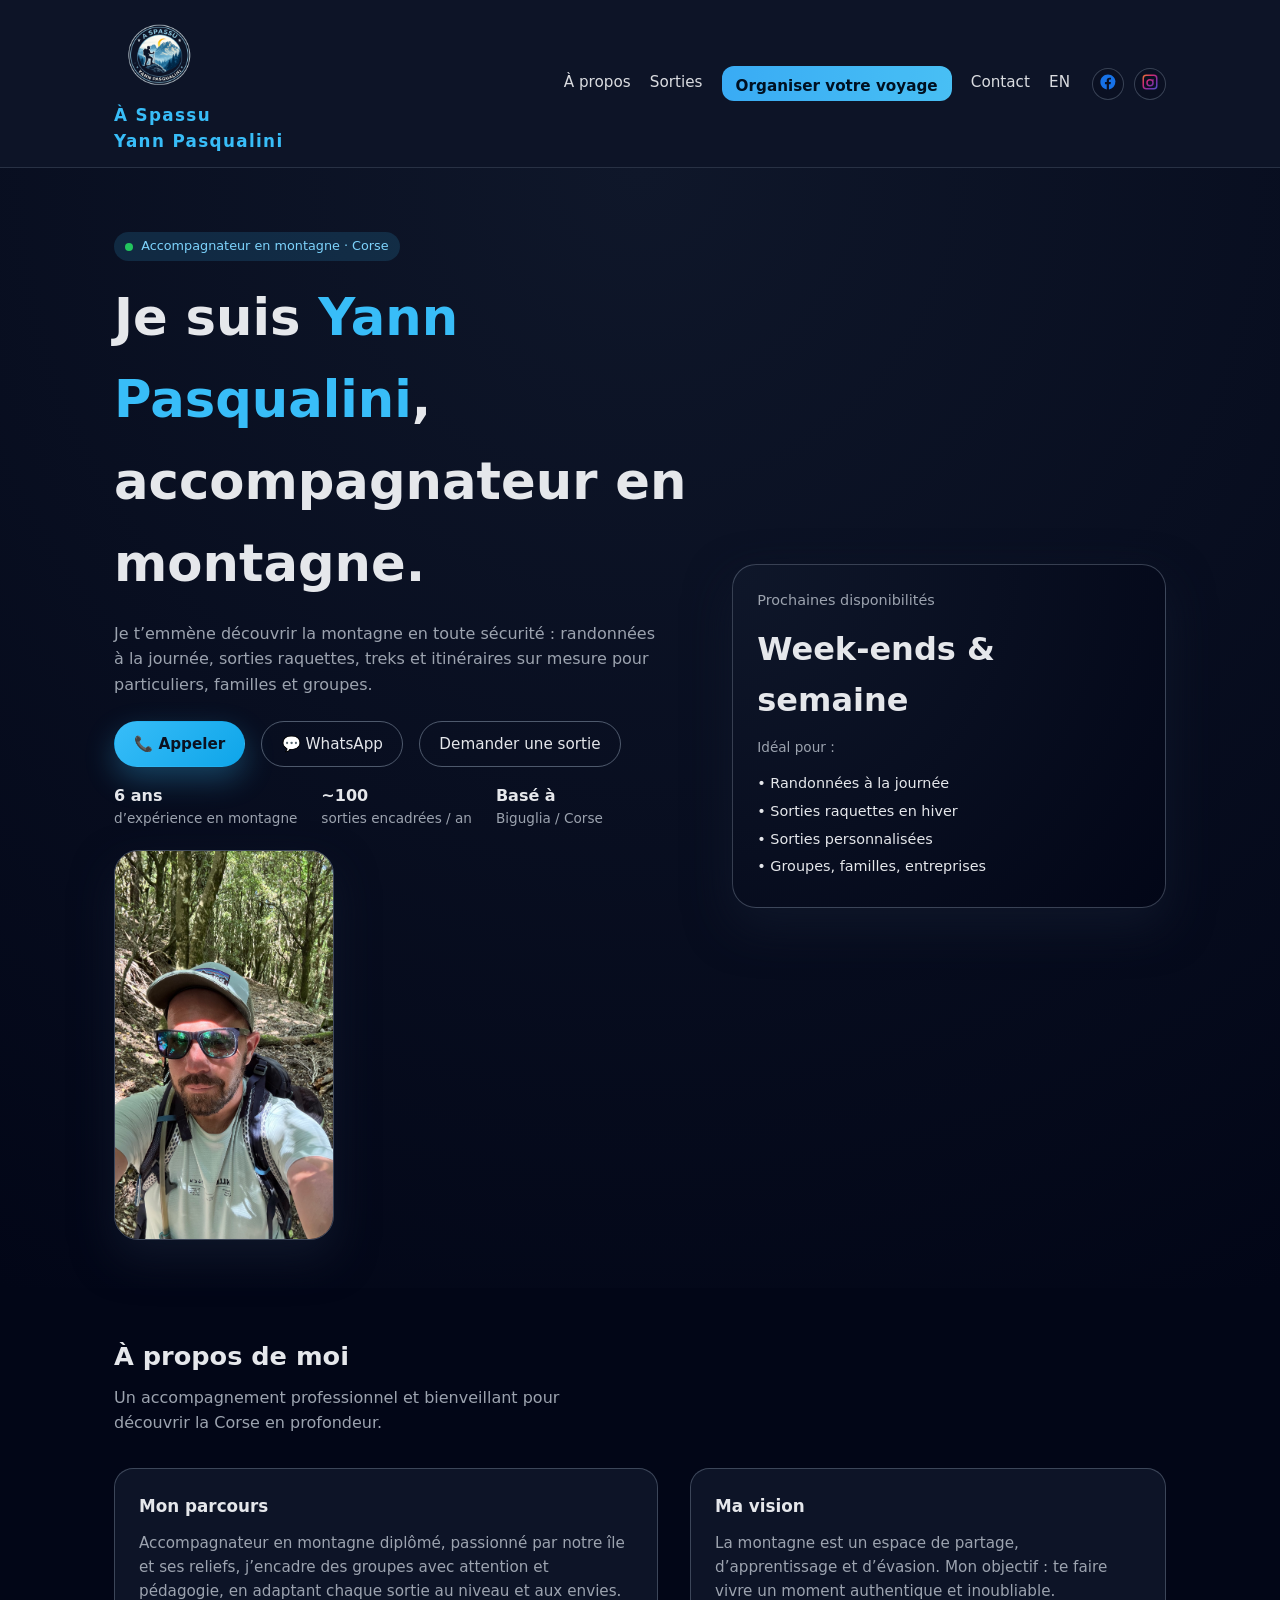
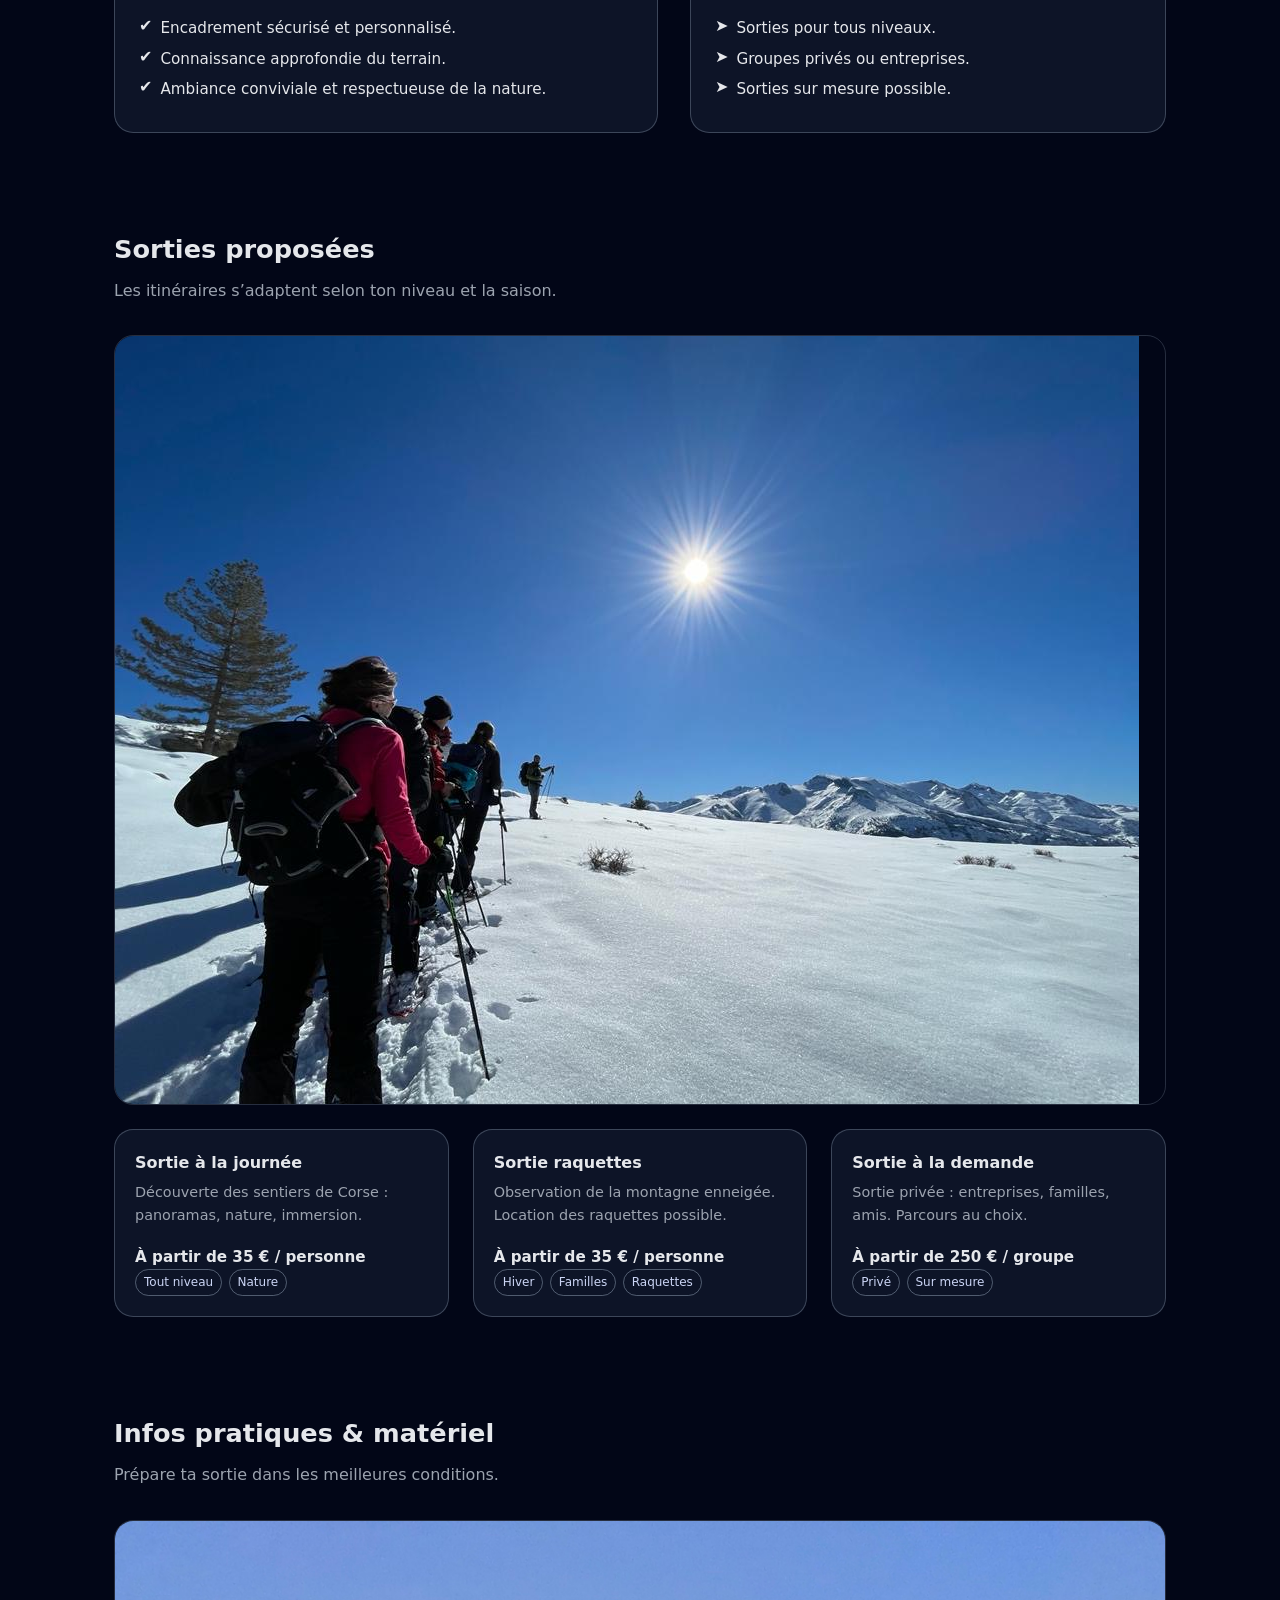
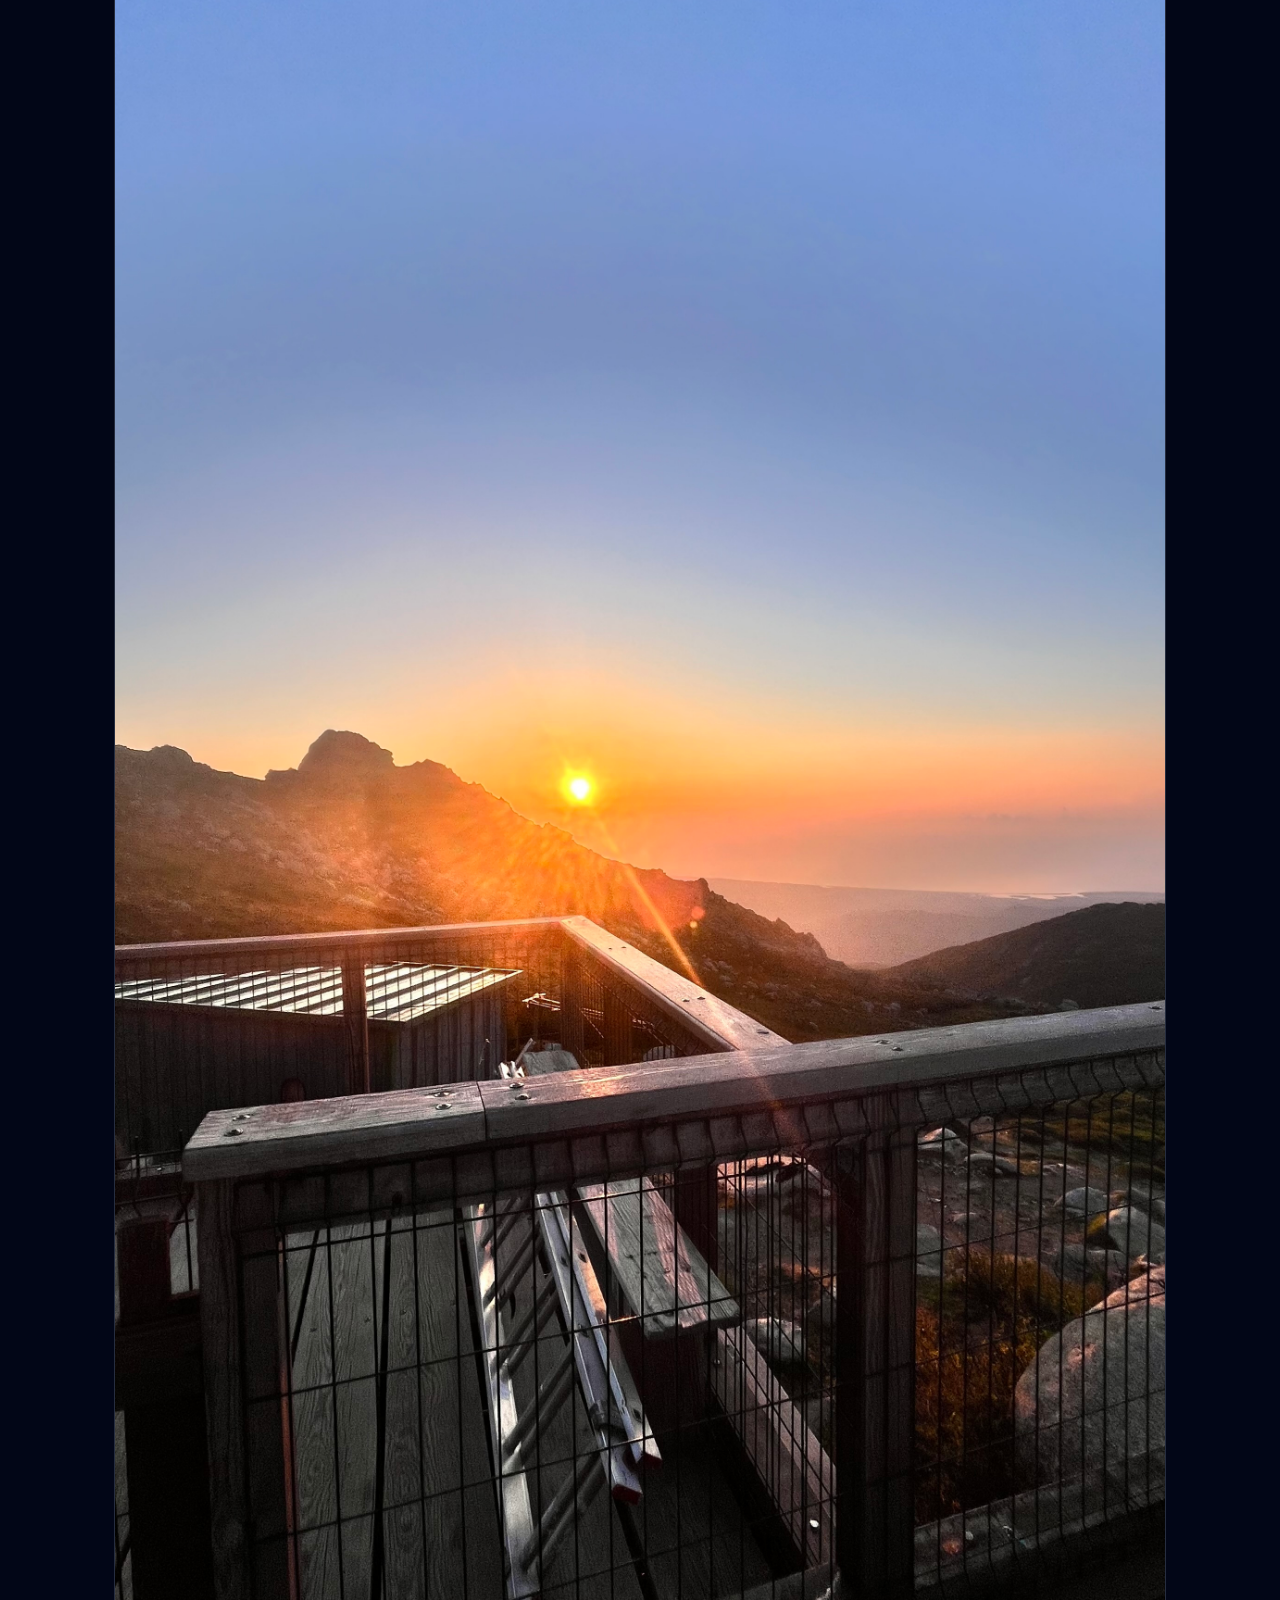
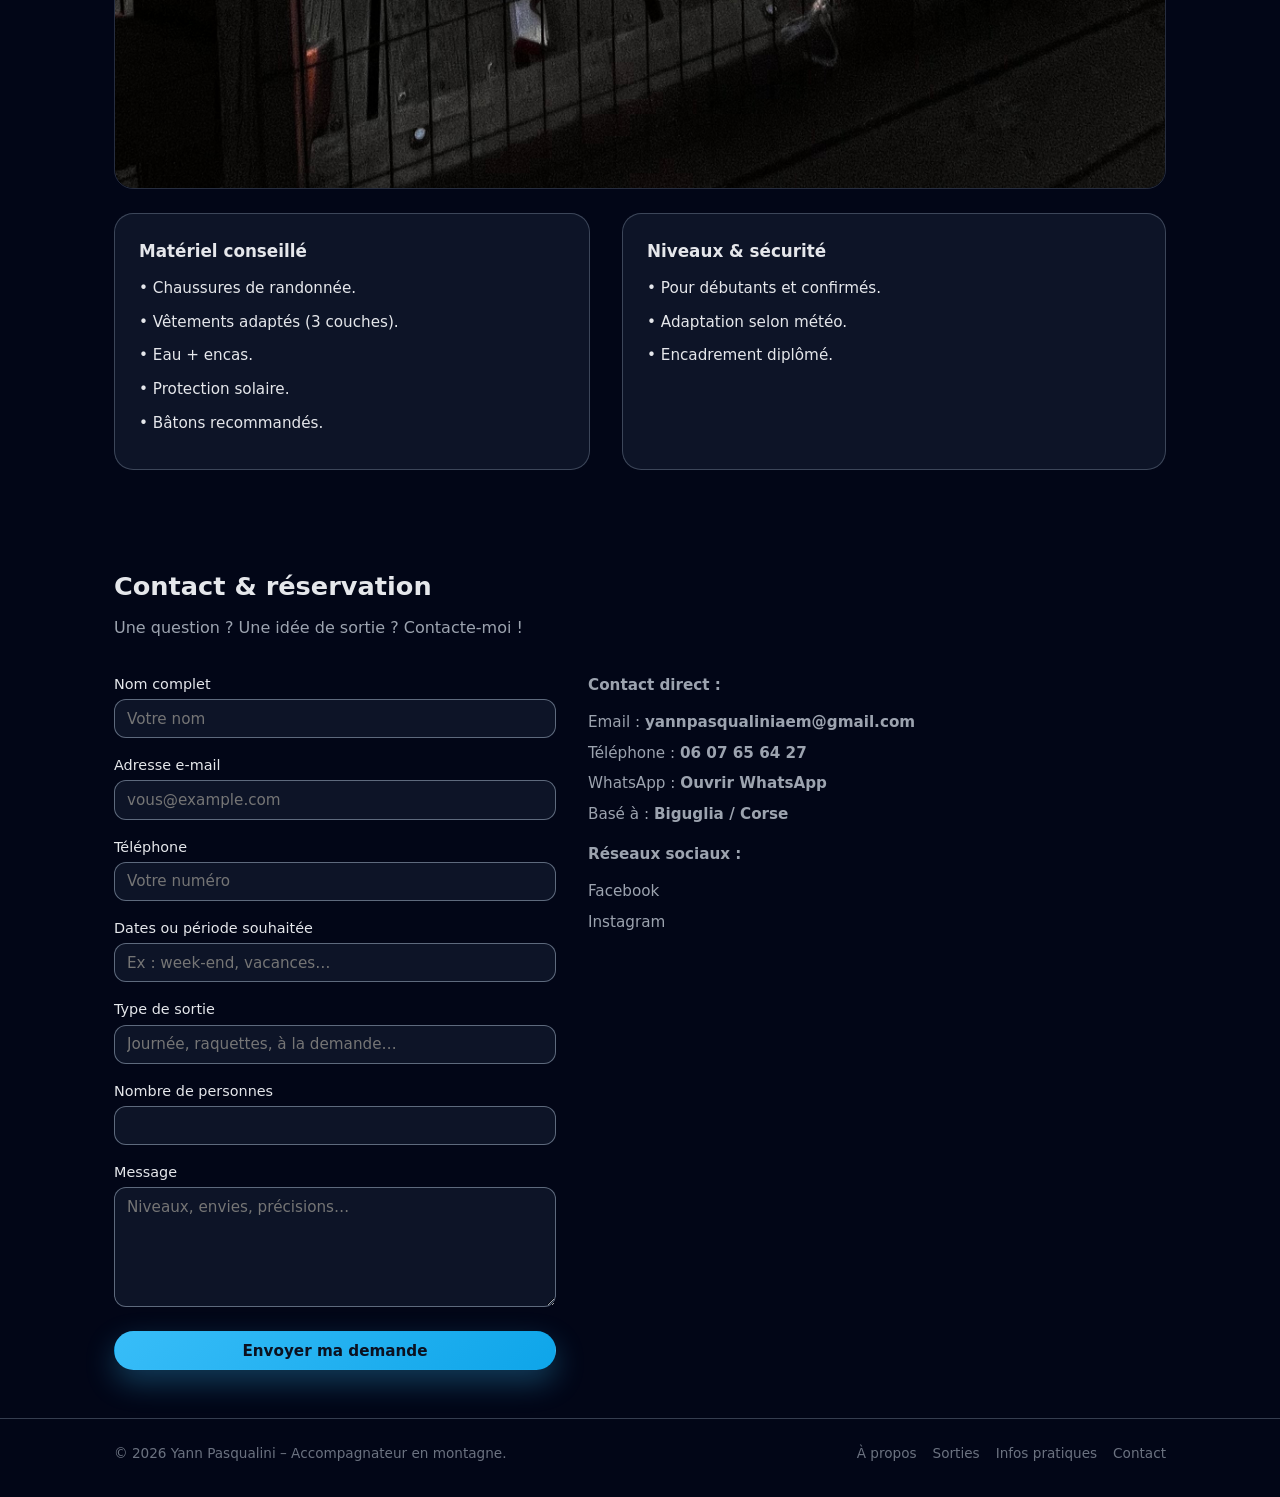
==== index.html @ fab950d5 "Update index.html" ====
<!DOCTYPE html>
<html lang="fr">
<head>
  <meta charset="UTF-8" />
  <meta name="viewport" content="width=device-width, initial-scale=1.0" />
  <title>Accompagnateur en montagne en Corse - Yann Pasqualini</title>

  <meta name="description" content="Yann Pasqualini, accompagnateur en montagne basé à Biguglia (Corse). Randonnées, sorties raquettes, treks et itinéraires sur mesure pour tous." />
  <link rel="canonical" href="https://yannpasqualini.github.io/" />

  <!-- Open Graph (partage réseaux) -->
 <meta property="og:title" content="Accompagnateur en montagne en Corse – Yann Pasqualini" />
<meta property="og:description" content="Randonnées, raquettes, treks et sorties nature sur mesure en Corse." />
<meta property="og:type" content="website" />
<meta property="og:url" content="https://yannpasqualini.github.io/" />
<meta property="og:image" content="https://yannpasqualini.github.io/images/images/images/semi-nocturne-biguglia.jpg" />

  <!-- Données structurées (Google) -->
  <script type="application/ld+json">
  {
    "@context": "https://schema.org",
    "@type": "LocalBusiness",
    "name": "Yann Pasqualini - Accompagnateur en montagne",
    "areaServed": "Corse",
    "address": {
      "@type": "PostalAddress",
      "addressLocality": "Biguglia",
      "addressRegion": "Corse",
      "addressCountry": "FR"
    },
    "email": "yannpasqualiniaem@gmail.com",
    "telephone": "+33607656427",
    "url": "https://yannpasqualini.github.io/",
    "sameAs": [
      "https://www.facebook.com/share/1D5Dq3e9D9/?mibextid=wwXIfr",
      "https://www.instagram.com/aspassu_yannpasqualini"
    ]
  }
  </script>

  <style>
    * {
      box-sizing: border-box;
      margin: 0;
      padding: 0;
      font-family: system-ui, -apple-system, BlinkMacSystemFont, "Segoe UI", sans-serif;
    }

    body {
      background: #020617;
      color: #e5e7eb;
      line-height: 1.6;
    }

    a { color: inherit; text-decoration: none; }
    img { max-width: 100%; display: block; }

    .container {
      width: 100%;
      max-width: 1100px;
      margin: 0 auto;
      padding: 0 1.5rem;
    }

    header {
      position: sticky;
      top: 0;
      z-index: 50;
      background: rgba(15, 23, 42, 0.9);
      backdrop-filter: blur(12px);
      border-bottom: 1px solid rgba(148, 163, 184, 0.2);
    }

    .nav {
      display: flex;
      align-items: center;
      justify-content: space-between;
      gap: 1rem;
      padding: 0.75rem 0;
    }

    .logo {
      font-weight: 700;
      font-size: 1.05rem;
      letter-spacing: 0.08em;
      text-transform: none;
      color: #38bdf8;
      white-space: nowrap;
    }
    .logo img {
  height: clamp(48px, 7vw, 90px);
  width: auto;
  display: block;
}

    .nav-links {
      display: flex;
      align-items: center;
      gap: 1.2rem;
      font-size: 0.95rem;
      flex-wrap: wrap;
      justify-content: flex-end;
    }

    .nav-links a {
      position: relative;
      padding-bottom: 0.2rem;
      opacity: 0.95;
    }

    .nav-links a:hover { opacity: 1; }

    .nav-links a.link::after {
      content: "";
      position: absolute;
      left: 0;
      bottom: 0;
      width: 0;
      height: 2px;
      background: #38bdf8;
      transition: width 0.25s ease;
    }

    .nav-links a.link:hover::after { width: 100%; }
    /* ===== Travel Planner bouton premium (desktop) ===== */
.travel-btn{
  padding: 8px 14px;
  border-radius: 12px;
  background: linear-gradient(90deg,#3db4ff,#4cc9ff);
  color: #001021;
  font-weight: 600;
  transition: 0.25s ease;
}

.travel-btn:hover{
  transform: translateY(-2px);
  box-shadow: 0 10px 25px rgba(0,0,0,0.25);
}
    .social {
      display: inline-flex;
      align-items: center;
      gap: 0.6rem;
      margin-left: 0.2rem;
    }

    .social a {
      width: 32px;
      height: 32px;
      border-radius: 999px;
      display: inline-flex;
      align-items: center;
      justify-content: center;
      border: 1px solid rgba(148, 163, 184, 0.35);
      background: rgba(2, 6, 23, 0.2);
      transition: transform 0.15s ease, border-color 0.15s ease;
    }

    .social a:hover { transform: translateY(-1px); border-color: #38bdf8; }

    .social svg { width: 18px; height: 18px; }

    .hero {
      padding: 4rem 0 3rem;
      background: radial-gradient(circle at top, #0f172a, #020617);
    }

    .hero-inner {
      display: grid;
      grid-template-columns: minmax(0, 2fr) minmax(0, 1.5fr);
      gap: 2.5rem;
      align-items: center;
    }

    .badge {
      display: inline-flex;
      align-items: center;
      gap: 0.5rem;
      font-size: 0.8rem;
      padding: 0.25rem 0.7rem;
      border-radius: 999px;
      background: rgba(56, 189, 248, 0.15);
      color: #7dd3fc;
      margin-bottom: 1rem;
    }

    .badge-dot {
      width: 8px;
      height: 8px;
      border-radius: 999px;
      background: #22c55e;
    }

    .hero-title {
      font-size: clamp(2.2rem, 4vw, 3.2rem);
      font-weight: 700;
      margin-bottom: 1rem;
    }

    .hero-title span { color: #38bdf8; }

    .hero-subtitle {
      color: #9ca3af;
      max-width: 34rem;
      margin-bottom: 1.5rem;
    }

    .hero-actions {
      display: flex;
      flex-wrap: wrap;
      gap: 1rem;
      margin-bottom: 1rem;
    }

    .btn-primary,
    .btn-secondary {
      border-radius: 999px;
      padding: 0.6rem 1.2rem;
      font-size: 0.95rem;
      border: 1px solid transparent;
      cursor: pointer;
      transition: transform 0.15s ease, box-shadow 0.15s ease, background 0.15s ease, border-color 0.15s ease;
      display: inline-flex;
      align-items: center;
      justify-content: center;
      gap: 0.5rem;
    }

    .btn-primary {
      background: linear-gradient(135deg, #38bdf8, #0ea5e9);
      color: #0b1120;
      font-weight: 700;
      box-shadow: 0 12px 30px rgba(56, 189, 248, 0.3);
    }

    .btn-primary:hover {
      transform: translateY(-1px);
      box-shadow: 0 16px 40px rgba(56, 189, 248, 0.45);
    }

    .btn-secondary {
      background: transparent;
      border-color: rgba(148, 163, 184, 0.5);
      color: #e5e7eb;
    }

    .btn-secondary:hover {
      background: rgba(15, 23, 42, 0.9);
      border-color: #38bdf8;
    }

    .hero-meta {
      display: flex;
      flex-wrap: wrap;
      gap: 1.5rem;
      font-size: 0.85rem;
      color: #9ca3af;
      margin-top: 0.75rem;
    }

    .hero-meta strong {
      display: block;
      color: #e5e7eb;
      font-size: 1rem;
    }

    .hero-card {
      border-radius: 1.5rem;
      border: 1px solid rgba(148, 163, 184, 0.35);
      padding: 1.5rem;
      background: radial-gradient(circle at top left, #0f172a, #020617);
      box-shadow: 0 18px 45px rgba(15, 23, 42, 0.9);
    }

    .hero-card-title { font-size: 0.9rem; color: #9ca3af; margin-bottom: 0.75rem; }
    .hero-card-main { font-size: 2rem; font-weight: 700; margin-bottom: 0.7rem; }
    .hero-card-footer { font-size: 0.85rem; color: #9ca3af; }

    .hero-card-list { list-style: none; margin-top: 0.8rem; font-size: 0.9rem; color: #e5e7eb; }
    .hero-card-list li { margin-bottom: 0.3rem; }

    .hero-photo {
      margin-top: 1.25rem;
      max-width: 220px;
      border-radius: 1.5rem;
      border: 1px solid rgba(148, 163, 184, 0.4);
      box-shadow: 0 18px 40px rgba(15, 23, 42, 0.9);
    }

    section { padding: 3rem 0; }
    .section-title { font-size: 1.6rem; margin-bottom: 0.5rem; }
    .section-subtitle { color: #9ca3af; margin-bottom: 2rem; max-width: 32rem; }

    .section-image { border-radius: 1.2rem; overflow: hidden; margin-bottom: 1.5rem; border: 1px solid rgba(148, 163, 184, 0.25); }

    .about-grid {
      display: grid;
      grid-template-columns: minmax(0, 1.6fr) minmax(0, 1.4fr);
      gap: 2rem;
    }

    .about-card {
      border-radius: 1.2rem;
      border: 1px solid rgba(148, 163, 184, 0.35);
      padding: 1.5rem;
      background: rgba(15, 23, 42, 0.9);
    }

    .about-card h3 { font-size: 1.05rem; margin-bottom: 0.7rem; }
    .about-card p { color: #9ca3af; font-size: 0.95rem; }

    ul.checklist { list-style: none; margin-top: 0.75rem; }
    ul.checklist li {
      display: flex;
      align-items: flex-start;
      gap: 0.5rem;
      margin-bottom: 0.4rem;
      font-size: 0.95rem;
      color: #e5e7eb;
    }
    ul.checklist span.icon { font-size: 1rem; line-height: 1.2; }

    .cards-grid {
      display: grid;
      grid-template-columns: repeat(3, minmax(0, 1fr));
      gap: 1.5rem;
    }

    .card {
      border-radius: 1.2rem;
      border: 1px solid rgba(148, 163, 184, 0.35);
      padding: 1.25rem;
      background: rgba(15, 23, 42, 0.9);
      display: flex;
      flex-direction: column;
      justify-content: space-between;
      transition: transform 0.18s ease, box-shadow 0.18s ease, border-color 0.18s ease;
    }

    .card:hover {
      transform: translateY(-4px);
      border-color: #38bdf8;
      box-shadow: 0 18px 45px rgba(15, 23, 42, 0.9);
    }

    .card h3 { font-size: 1rem; margin-bottom: 0.3rem; }
    .card p { font-size: 0.9rem; color: #9ca3af; margin-bottom: 0.7rem; }
    .price { font-size: 0.95rem; margin-top: 0.4rem; font-weight: 700; color: #e5e7eb; }

    .tag-row { display: flex; flex-wrap: wrap; gap: 0.4rem; margin-top: auto; }
    .tag {
      font-size: 0.75rem;
      padding: 0.2rem 0.5rem;
      border-radius: 999px;
      border: 1px solid rgba(148, 163, 184, 0.5);
      color: #cbd5f5;
    }

    .info-grid {
      display: grid;
      grid-template-columns: minmax(0, 1.4fr) minmax(0, 1.6fr);
      gap: 2rem;
    }

    .info-list { list-style: none; font-size: 0.95rem; color: #e5e7eb; }
    .info-list li { margin-bottom: 0.6rem; }

    .contact-grid {
      display: grid;
      grid-template-columns: minmax(0, 1.3fr) minmax(0, 1.7fr);
      gap: 2rem;
    }

    form { display: grid; gap: 1rem; }
    label { font-size: 0.9rem; margin-bottom: 0.2rem; display: block; }

    input, textarea {
      width: 100%;
      border-radius: 0.75rem;
      border: 1px solid rgba(148, 163, 184, 0.6);
      background: rgba(15, 23, 42, 0.9);
      padding: 0.6rem 0.75rem;
      color: #e5e7eb;
      font-size: 0.95rem;
      outline: none;
      transition: border-color 0.18s ease, box-shadow 0.18s ease;
    }

    input:focus, textarea:focus {
      border-color: #38bdf8;
      box-shadow: 0 0 0 1px rgba(56, 189, 248, 0.4);
    }

    textarea { resize: vertical; min-height: 120px; }

    .contact-info { font-size: 0.95rem; color: #9ca3af; }
    .contact-info p { margin-bottom: 0.8rem; }
    .contact-list { list-style: none; margin-top: 0.5rem; }
    .contact-list li { margin-bottom: 0.4rem; }

    footer {
      border-top: 1px solid rgba(148, 163, 184, 0.35);
      padding: 1.5rem 0 2rem;
      font-size: 0.85rem;
      color: #6b7280;
    }

    footer .footer-inner {
      display: flex;
      justify-content: space-between;
      align-items: center;
      gap: 1rem;
      flex-wrap: wrap;
    }

    .footer-links { display: flex; flex-wrap: wrap; gap: 1rem; }

    @media (max-width: 900px) {
      .hero-inner, .about-grid, .cards-grid, .contact-grid, .info-grid {
        grid-template-columns: minmax(0, 1fr);
      }
      .hero { padding-top: 3rem; }
      .hero-photo { margin-bottom: 1rem; }
    }

    @media (max-width: 640px) {
      .nav-links { gap: 0.8rem; font-size: 0.9rem; }
      .hero-actions { flex-direction: column; align-items: stretch; }
    }
    /* ===== AJUSTEMENTS MOBILE ===== */
@media (max-width: 640px) {

  /* Header / logo */
  .logo {
    font-size: 0.9rem;
    text-align: center;
    width: 100%;
  }
.logo img {
  height: 100px;
}
  .nav {
    flex-direction: column;
    gap: 0.6rem;
  }

  .nav-links {
    justify-content: center;
    flex-wrap: wrap;
    gap: 0.6rem;
  }

  /* Hero (texte du haut) */
  .hero h1 {
    font-size: 1.8rem;
    line-height: 1.2;
  }

  .hero p {
    font-size: 1rem;
  }

  /* Images de cartes (ex : Paglia Orba) */
  .card img,
  .card-media img {
    aspect-ratio: 4 / 3;
    object-fit: cover;
    width: 100%;
    height: auto;
  }

}
@media (max-width: 640px) {
  .logo-partenaire {
    max-width: 100px;
    margin: 0.5rem 0;
  }
}
    @media (max-width:900px) {
      .nav-links { 
        display: none;
 }
}  
    /* ===== BURGER (mobile) ===== */
.burger{
  display:none;
  width:44px;
  height:44px;
  border:0;
  background:transparent;
  cursor:pointer;
}

.burger span{
  display:block;
  height:3px;
  margin:7px 0;
  border-radius:2px;
  background: #ffffff; /* blanc */
}

/* Mobile */
@media (max-width: 900px){

  /* Le header sert de repère pour placer le burger */
  header{
    position: sticky;
    top: 0;
    z-index: 999;
  }

  /* On cache les liens tant que le menu n'est pas ouvert */
  .nav-links{
    display:none;
    position:absolute;
    top: 70px;           /* ajuste si besoin */
    right: 16px;
    left: 16px;          /* menu large, confortable */
    padding: 14px;
    border-radius: 14px;
    background: rgba(10,18,35,0.96);
    backdrop-filter: blur(10px);
    flex-direction: column;
    gap: 12px;
  }

  /* Quand ouvert */
  .nav-links.open{
    display:flex;
  }
.travel-btn{
   background: linear-gradient(90deg,#3db4ff,#4cc9ff);
   color: #001021;
   font-weight: 600;
   text-align: center;
   padding: 10px;
   border-radius: 10px;
}
  /* On affiche le burger */
  .burger{
    display:block;
    position:absolute;
    right: 16px;
    top: 18px;           /* ajuste si besoin */
  }

  /* Optionnel : espace pour éviter que le burger chevauche */
  .nav{
    position: relative;
    padding-right: 60px;
  }
}
  </style>
</head>

<body>
  <header>
    <div class="container">
      <nav class="nav" aria-label="Navigation principale">
       <div class="logo">
  <img src="images/images/images/logo-a-spassu.png" alt="À Spassu – Yann Pasqualini">
  <span>
    À Spassu<br>
    Yann Pasqualini
  </span>
</div>
        <button class="burger" id="burgerBtn" aria-label="Ouvrir le menu" aria-expanded="false">
  <span></span>
  <span></span>
  <span></span>
</button>
        
        <div class="nav-links">
          <a class="link" href="#apropos">À propos</a>
          <a class="link" href="sorties.html">Sorties</a>
       <a class="link travel-btn" href="planification-voyage.html">Organiser votre voyage</a>
          <a class="link" href="#contact">Contact</a>
          <a class="link" href="index-en.html">EN</a>

          <div class="social" aria-label="Réseaux sociaux">
            <a href="https://www.facebook.com/share/1D5Dq3e9D9/?mibextid=wwXIfr" target="_blank" rel="noopener noreferrer" aria-label="Facebook">
              <!-- Facebook (bleu) -->
              <svg viewBox="0 0 24 24" fill="#1877F2" xmlns="http://www.w3.org/2000/svg">
                <path d="M22 12.07C22 6.48 17.52 2 11.93 2S1.86 6.48 1.86 12.07c0 5.02 3.66 9.18 8.44 9.93v-7.02H7.9v-2.91h2.4V9.85c0-2.37 1.41-3.68 3.57-3.68 1.03 0 2.11.18 2.11.18v2.33h-1.19c-1.17 0-1.53.73-1.53 1.48v1.78h2.6l-.42 2.91h-2.18V22c4.78-.75 8.44-4.91 8.44-9.93z"/>
              </svg>
            </a>

            <a href="https://www.instagram.com/aspassu_yannpasqualini" target="_blank" rel="noopener noreferrer" aria-label="Instagram">
              <!-- Instagram (dégradé simplifié) -->
              <svg viewBox="0 0 24 24" xmlns="http://www.w3.org/2000/svg">
                <defs>
                  <linearGradient id="ig" x1="0" y1="0" x2="1" y2="1">
                    <stop offset="0%" stop-color="#F58529"/>
                    <stop offset="35%" stop-color="#DD2A7B"/>
                    <stop offset="70%" stop-color="#8134AF"/>
                    <stop offset="100%" stop-color="#515BD4"/>
                  </linearGradient>
                </defs>
                <path fill="url(#ig)" d="M7 2h10a5 5 0 0 1 5 5v10a5 5 0 0 1-5 5H7a5 5 0 0 1-5-5V7a5 5 0 0 1 5-5zm10 2H7a3 3 0 0 0-3 3v10a3 3 0 0 0 3 3h10a3 3 0 0 0 3-3V7a3 3 0 0 0-3-3zm-5 4a5 5 0 1 1 0 10 5 5 0 0 1 0-10zm0 2a3 3 0 1 0 0 6 3 3 0 0 0 0-6zm5.2-.6a1.1 1.1 0 1 1-2.2 0 1.1 1.1 0 0 1 2.2 0z"/>
              </svg>
            </a>
          </div>
        </div>
      </nav>
    </div>
  </header>

  <main>
    <section class="hero">
      <div class="container hero-inner">
        <div>
          <div class="badge">
            <span class="badge-dot"></span>
            Accompagnateur en montagne · Corse
          </div>

          <h1 class="hero-title">
            Je suis <span>Yann Pasqualini</span>,<br />
            accompagnateur en montagne.
          </h1>

          <p class="hero-subtitle">
            Je t’emmène découvrir la montagne en toute sécurité : randonnées à la journée,
            sorties raquettes, treks et itinéraires sur mesure pour particuliers, familles et groupes.
          </p>

          <div class="hero-actions">
            <a href="tel:+33607656427" class="btn-primary">📞 Appeler</a>
            <a href="https://wa.me/33607656427" target="_blank" rel="noopener noreferrer" class="btn-secondary">💬 WhatsApp</a>
            <a href="#contact" class="btn-secondary">Demander une sortie</a>
          </div>

          <div class="hero-meta">
            <div><strong>6 ans</strong>d’expérience en montagne</div>
            <div><strong>~100</strong>sorties encadrées / an</div>
            <div><strong>Basé à</strong>Biguglia / Corse</div>
          </div>

          <img src="yann-pasqualini.jpg" alt="Yann Pasqualini - Accompagnateur en montagne" class="hero-photo" />
        </div>

        <aside class="hero-card">
          <div class="hero-card-title">Prochaines disponibilités</div>
          <div class="hero-card-main">Week-ends & semaine</div>
          <div class="hero-card-footer">
            Idéal pour :
            <ul class="hero-card-list">
              <li>• Randonnées à la journée</li>
              <li>• Sorties raquettes en hiver</li>
              <li>• Sorties personnalisées</li>
              <li>• Groupes, familles, entreprises</li>
            </ul>
          </div>
        </aside>
      </div>
    </section>

    <section id="apropos">
      <div class="container">
        <h2 class="section-title">À propos de moi</h2>
        <p class="section-subtitle">
          Un accompagnement professionnel et bienveillant pour découvrir la Corse en profondeur.
        </p>

        <div class="about-grid">
          <div class="about-card">
            <h3>Mon parcours</h3>
            <p>
              Accompagnateur en montagne diplômé, passionné par notre île et ses reliefs,
              j’encadre des groupes avec attention et pédagogie, en adaptant chaque sortie au niveau et aux envies.
            </p>
            <ul class="checklist">
              <li><span class="icon">✔</span> Encadrement sécurisé et personnalisé.</li>
              <li><span class="icon">✔</span> Connaissance approfondie du terrain.</li>
              <li><span class="icon">✔</span> Ambiance conviviale et respectueuse de la nature.</li>
            </ul>
          </div>

          <div class="about-card">
            <h3>Ma vision</h3>
            <p>
              La montagne est un espace de partage, d’apprentissage et d’évasion.
              Mon objectif : te faire vivre un moment authentique et inoubliable.
            </p>
            <ul class="checklist">
              <li><span class="icon">➤</span> Sorties pour tous niveaux.</li>
              <li><span class="icon">➤</span> Groupes privés ou entreprises.</li>
              <li><span class="icon">➤</span> Sorties sur mesure possible.</li>
            </ul>
          </div>
        </div>
      </div>
    </section>
    

    <section id="sorties">
      <div class="container">
        <h2 class="section-title">Sorties proposées</h2>
        <p class="section-subtitle">Les itinéraires s’adaptent selon ton niveau et la saison.</p>

        <div class="section-image">
          <img src="sortie-raquettes.jpg" alt="Sortie raquettes en montagne en Corse" />
        </div>

        <div class="cards-grid">
          <article class="card">
            <h3>Sortie à la journée</h3>
            <p>Découverte des sentiers de Corse : panoramas, nature, immersion.</p>
            <div class="price">À partir de 35 € / personne</div>
            <div class="tag-row">
              <span class="tag">Tout niveau</span>
              <span class="tag">Nature</span>
            </div>
          </article>

          <article class="card">
            <h3>Sortie raquettes</h3>
            <p>Observation de la montagne enneigée. Location des raquettes possible.</p>
            <div class="price">À partir de 35 € / personne</div>
            <div class="tag-row">
              <span class="tag">Hiver</span>
              <span class="tag">Familles</span>
              <span class="tag">Raquettes</span>
            </div>
          </article>

          <article class="card">
            <h3>Sortie à la demande</h3>
            <p>Sortie privée : entreprises, familles, amis. Parcours au choix.</p>
            <div class="price">À partir de 250 € / groupe</div>
            <div class="tag-row">
              <span class="tag">Privé</span>
              <span class="tag">Sur mesure</span>
            </div>
          </article>
        </div>
      </div>
    </section>

    <section id="infos">
      <div class="container">
        <h2 class="section-title">Infos pratiques & matériel</h2>
        <p class="section-subtitle">Prépare ta sortie dans les meilleures conditions.</p>

        <div class="section-image">
          <img src="coucher-soleil.jpg" alt="Coucher de soleil sur les montagnes corses" />
        </div>

        <div class="info-grid">
          <div class="about-card">
            <h3>Matériel conseillé</h3>
            <ul class="info-list">
              <li>• Chaussures de randonnée.</li>
              <li>• Vêtements adaptés (3 couches).</li>
              <li>• Eau + encas.</li>
              <li>• Protection solaire.</li>
              <li>• Bâtons recommandés.</li>
            </ul>
          </div>

          <div class="about-card">
            <h3>Niveaux & sécurité</h3>
            <ul class="info-list">
              <li>• Pour débutants et confirmés.</li>
              <li>• Adaptation selon météo.</li>
              <li>• Encadrement diplômé.</li>
            </ul>
          </div>
        </div>
      </div>
    </section>

    <section id="contact">
      <div class="container">
        <h2 class="section-title">Contact & réservation</h2>
        <p class="section-subtitle">Une question ? Une idée de sortie ? Contacte-moi !</p>

        <div class="contact-grid">
          <div>
            <form action="mailto:yannpasqualiniaem@gmail.com" method="post" enctype="text/plain">
              <div>
                <label for="name">Nom complet</label>
                <input type="text" id="name" name="Nom" placeholder="Votre nom" required />
              </div>
              <div>
                <label for="email">Adresse e-mail</label>
                <input type="email" id="email" name="Email" placeholder="vous@example.com" required />
              </div>
              <div>
                <label for="phone">Téléphone</label>
                <input type="tel" id="phone" name="Téléphone" placeholder="Votre numéro" />
              </div>
              <div>
                <label for="date">Dates ou période souhaitée</label>
                <input type="text" id="date" name="Dates" placeholder="Ex : week-end, vacances…" />
              </div>
              <div>
                <label for="type">Type de sortie</label>
                <input type="text" id="type" name="Type de sortie" placeholder="Journée, raquettes, à la demande…" />
              </div>
              <div>
                <label for="people">Nombre de personnes</label>
                <input type="number" id="people" name="Nombre de personnes" min="1" />
              </div>
              <div>
                <label for="message">Message</label>
                <textarea id="message" name="Message" placeholder="Niveaux, envies, précisions…" required></textarea>
              </div>
              <button type="submit" class="btn-primary">Envoyer ma demande</button>
            </form>
          </div>

          <div class="contact-info">
            <p><strong>Contact direct :</strong></p>
            <ul class="contact-list">
              <li>Email : <strong>yannpasqualiniaem@gmail.com</strong></li>
              <li>Téléphone : <strong><a href="tel:+33607656427">06 07 65 64 27</a></strong></li>
              <li>WhatsApp : <strong><a href="https://wa.me/33607656427" target="_blank" rel="noopener noreferrer">Ouvrir WhatsApp</a></strong></li>
              <li>Basé à : <strong>Biguglia / Corse</strong></li>
            </ul>

            <p style="margin-top:1rem;"><strong>Réseaux sociaux :</strong></p>
            <ul class="contact-list">
              <li><a href="https://www.facebook.com/share/1D5Dq3e9D9/?mibextid=wwXIfr" target="_blank" rel="noopener noreferrer">Facebook</a></li>
              <li><a href="https://www.instagram.com/aspassu_yannpasqualini" target="_blank" rel="noopener noreferrer">Instagram</a></li>
            </ul>
          </div>
        </div>
      </div>
    </section>
  </main>

  <footer>
    <div class="container footer-inner">
      <div>© <span id="year"></span> Yann Pasqualini – Accompagnateur en montagne.</div>
      <div class="footer-links">
        <a href="#apropos">À propos</a>
        <a href="sorties.html">Sorties</a>
        <a href="#infos">Infos pratiques</a>
        <a href="#contact">Contact</a>
      </div>
    </div>
  </footer>

  <script>
    document.getElementById("year").textContent = new Date().getFullYear();
  </script>
  <script>
  const burgerBtn = document.getElementById("burgerBtn");
  const navLinks = document.querySelector(".nav-links");

  burgerBtn.addEventListener("click", () => {
    navLinks.classList.toggle("open");
    const isOpen = navLinks.classList.contains("open");
    burgerBtn.setAttribute("aria-expanded", isOpen ? "true" : "false");
  });
</script>
</body>
</html>
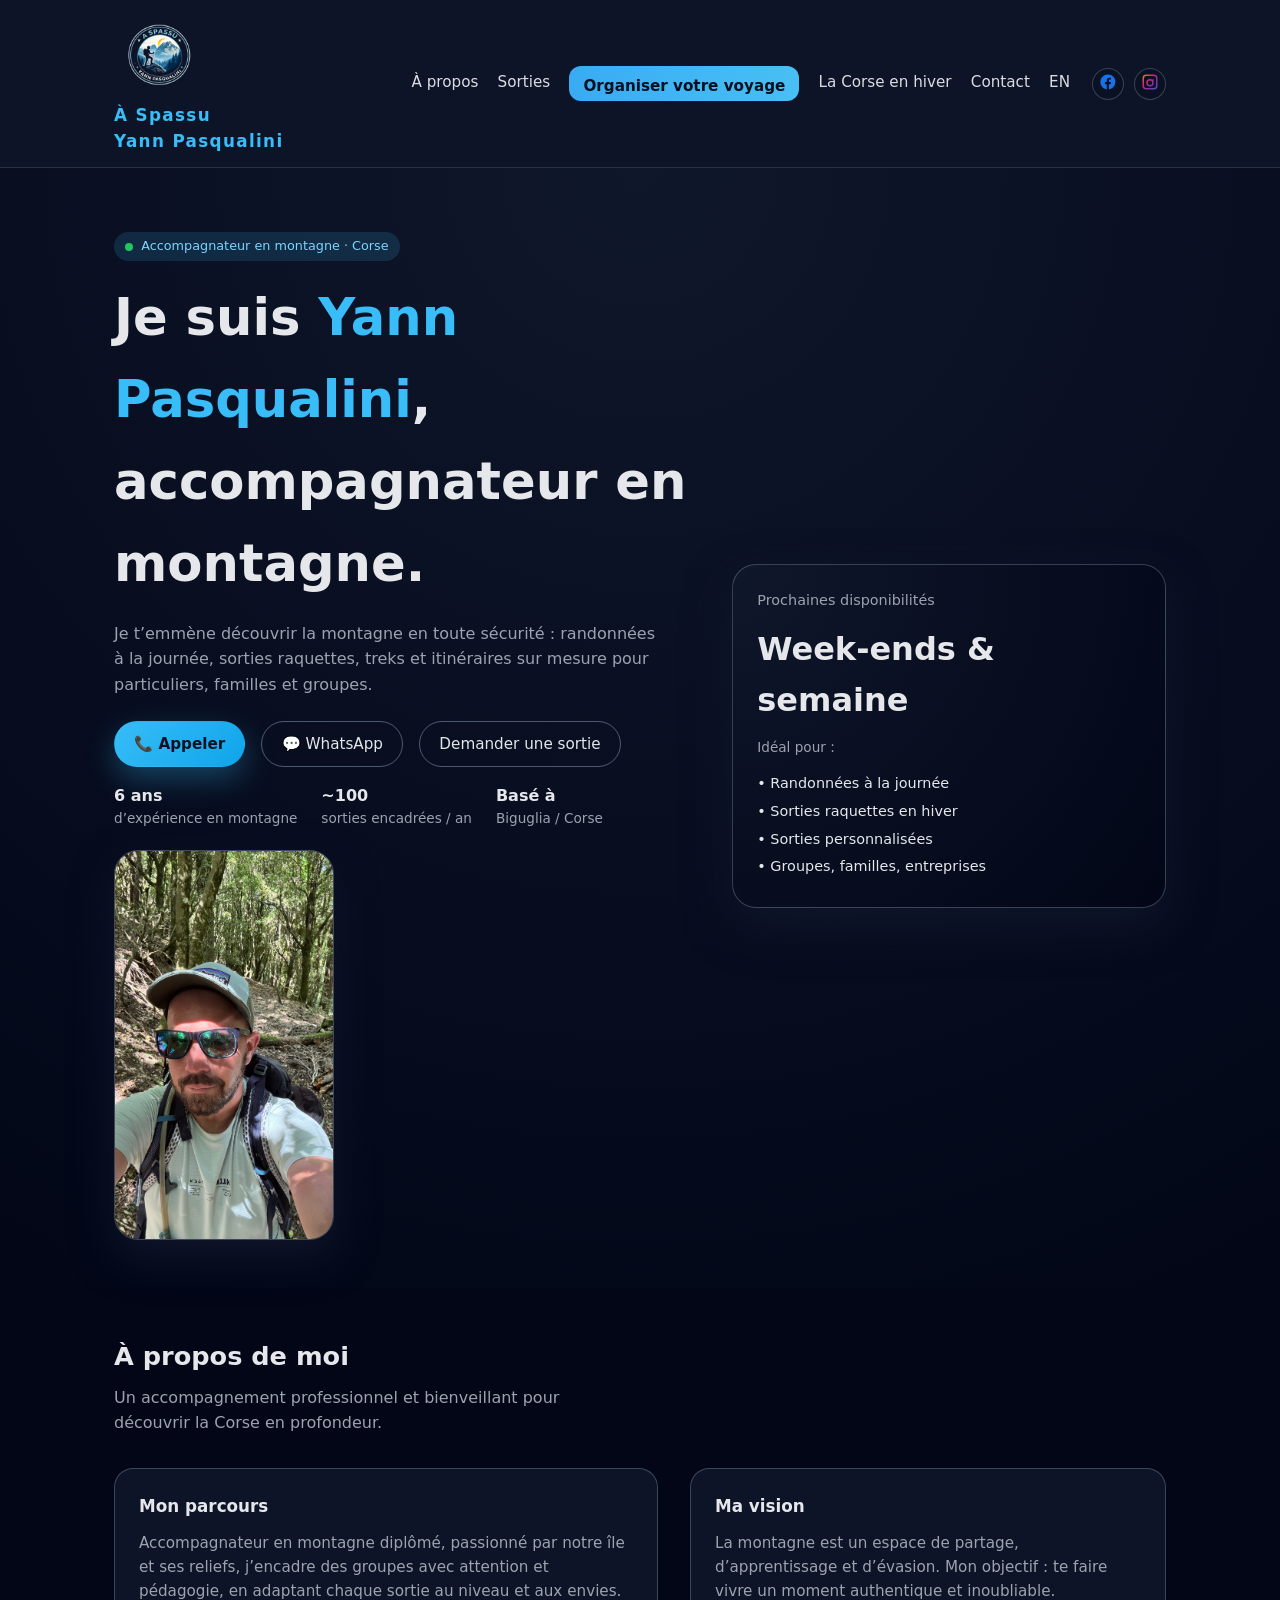
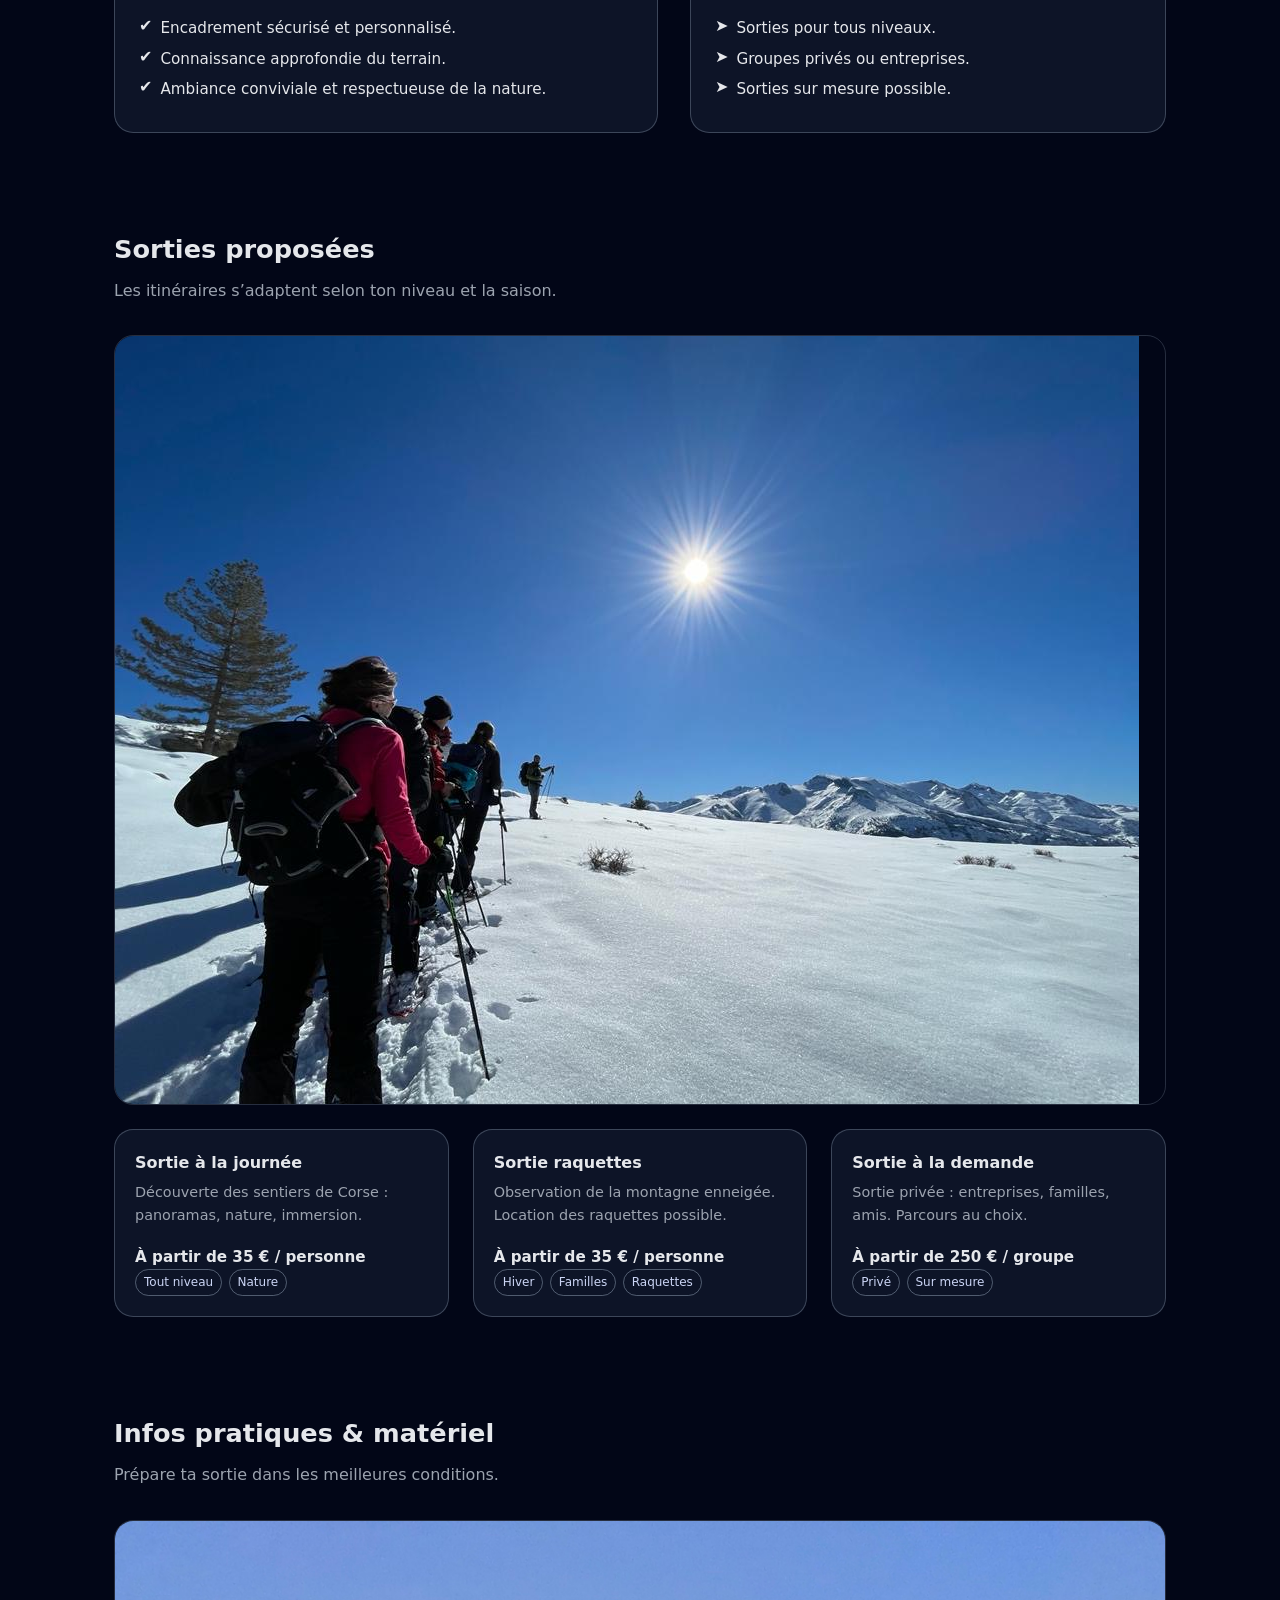
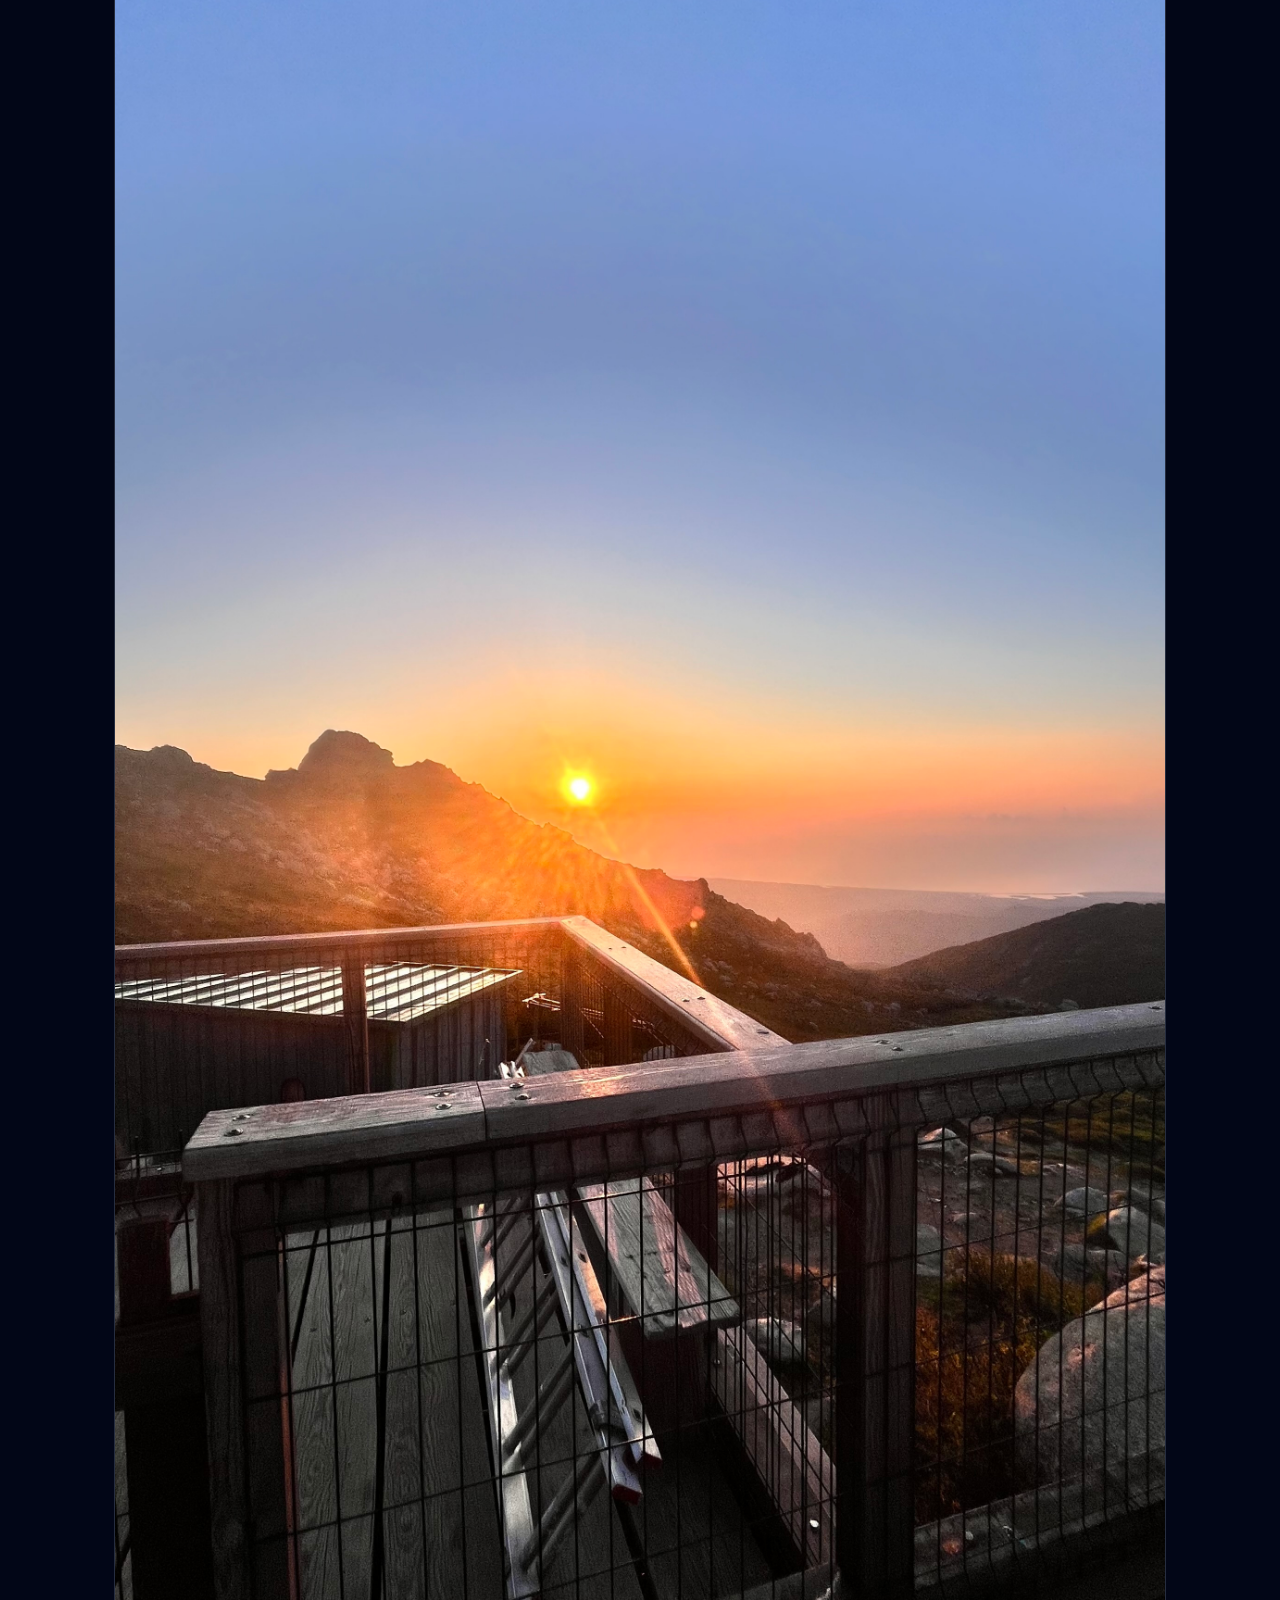
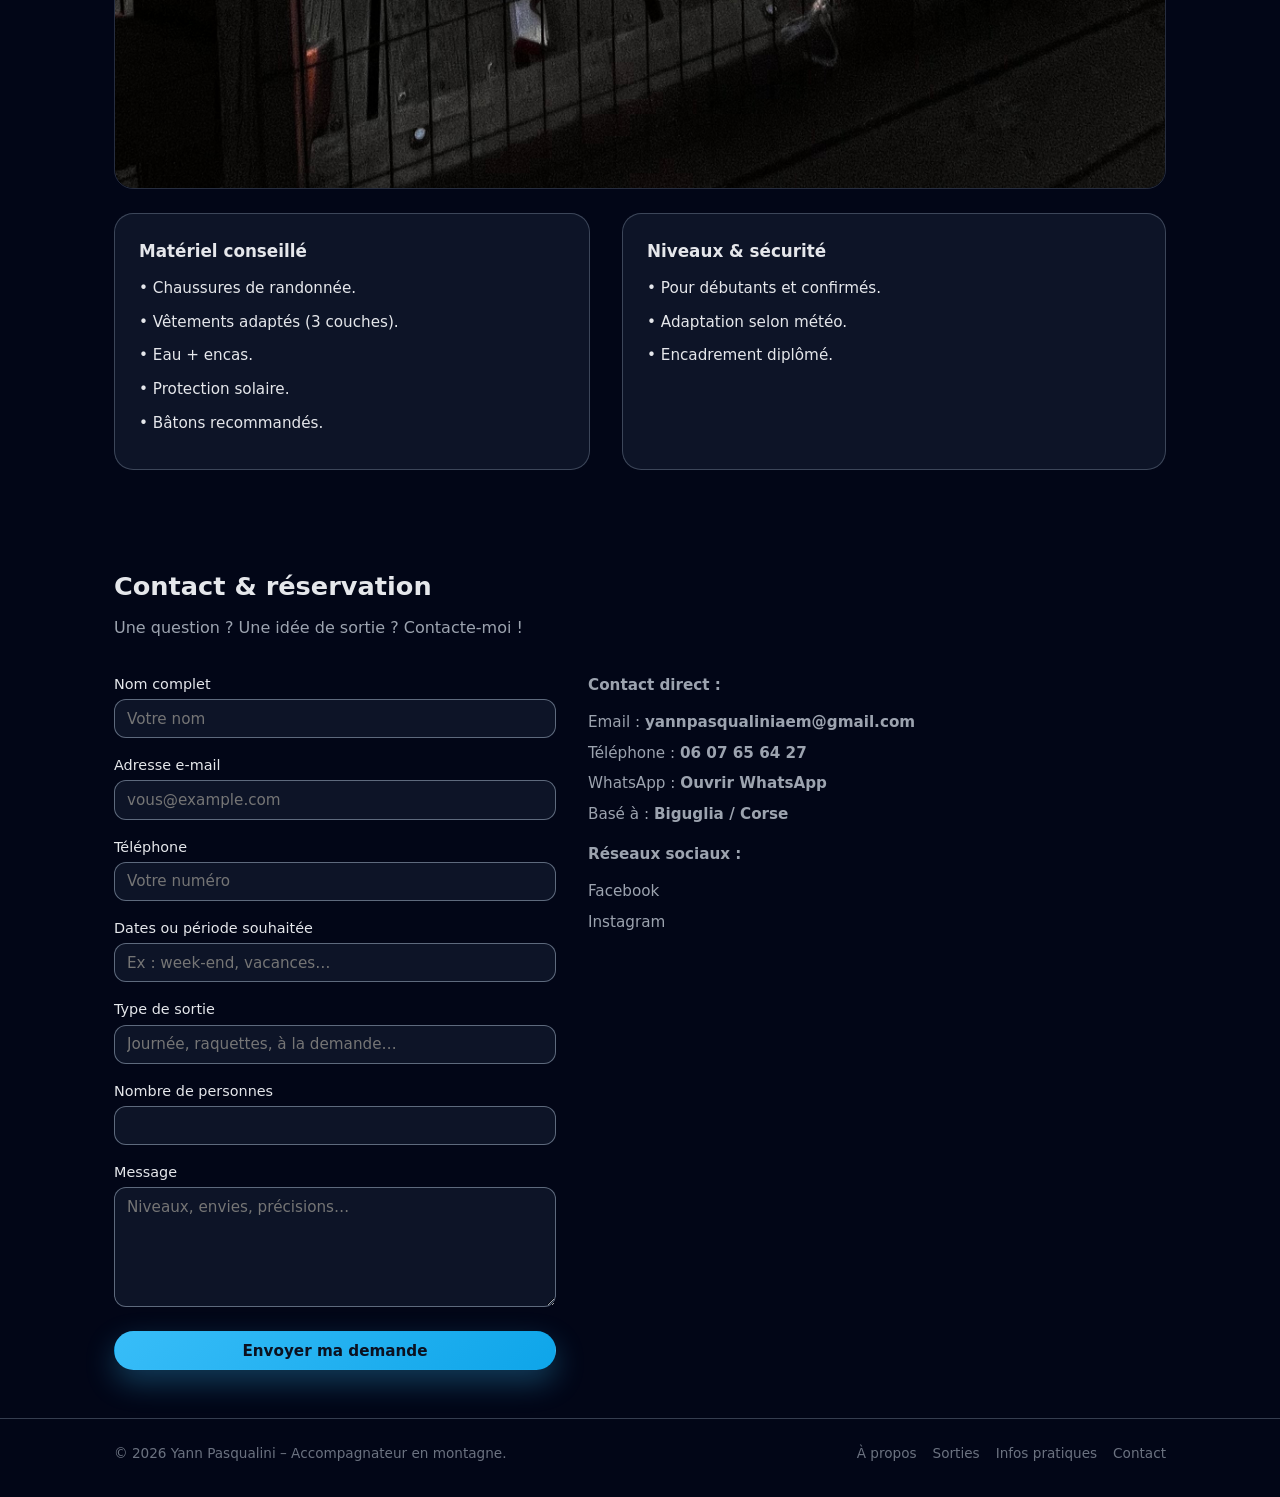
==== commit 660f0577: "Link approved winter offer from both homepages" ====
--- a/index.html
+++ b/index.html
@@ -573,6 +573,7 @@
           <a class="link" href="#apropos">À propos</a>
           <a class="link" href="sorties.html">Sorties</a>
        <a class="link travel-btn" href="planification-voyage.html">Organiser votre voyage</a>
+          <a class="link" href="corse-en-hiver/">La Corse en hiver</a>
           <a class="link" href="#contact">Contact</a>
           <a class="link" href="index-en.html">EN</a>
 
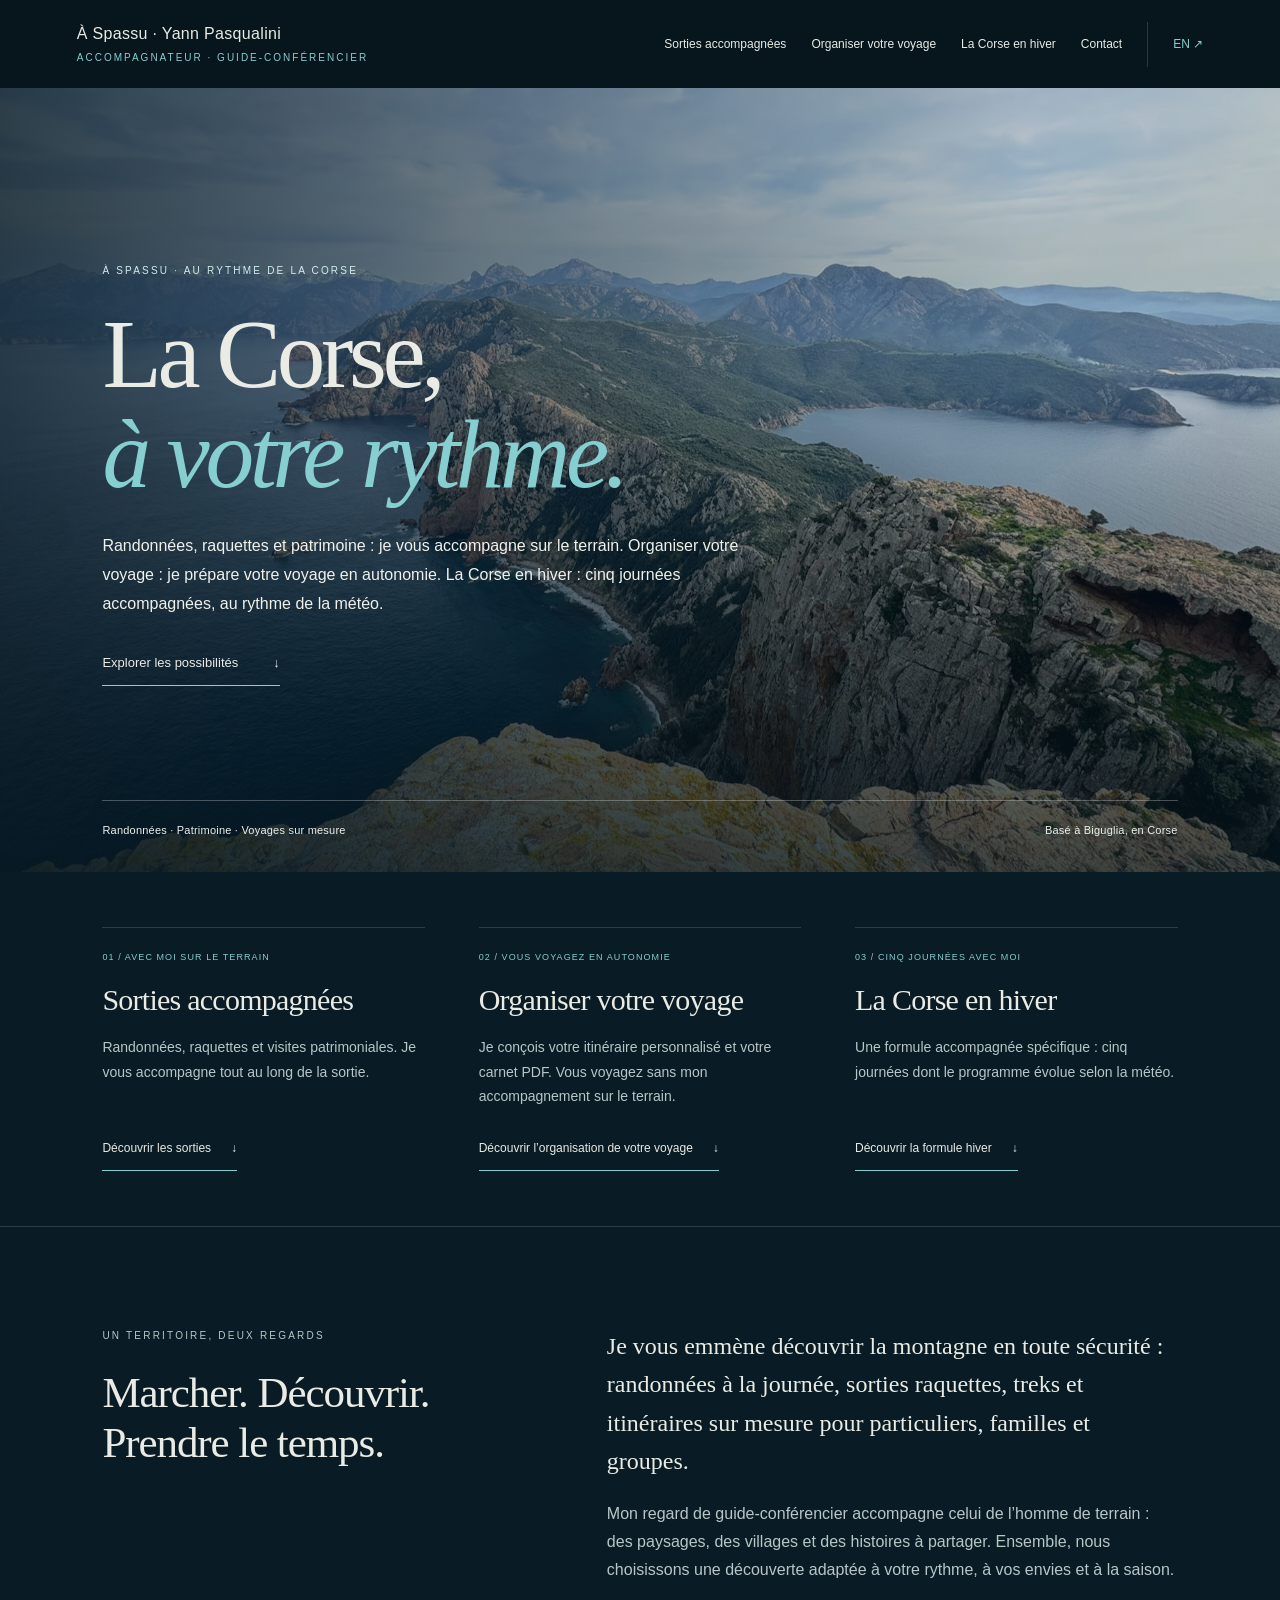
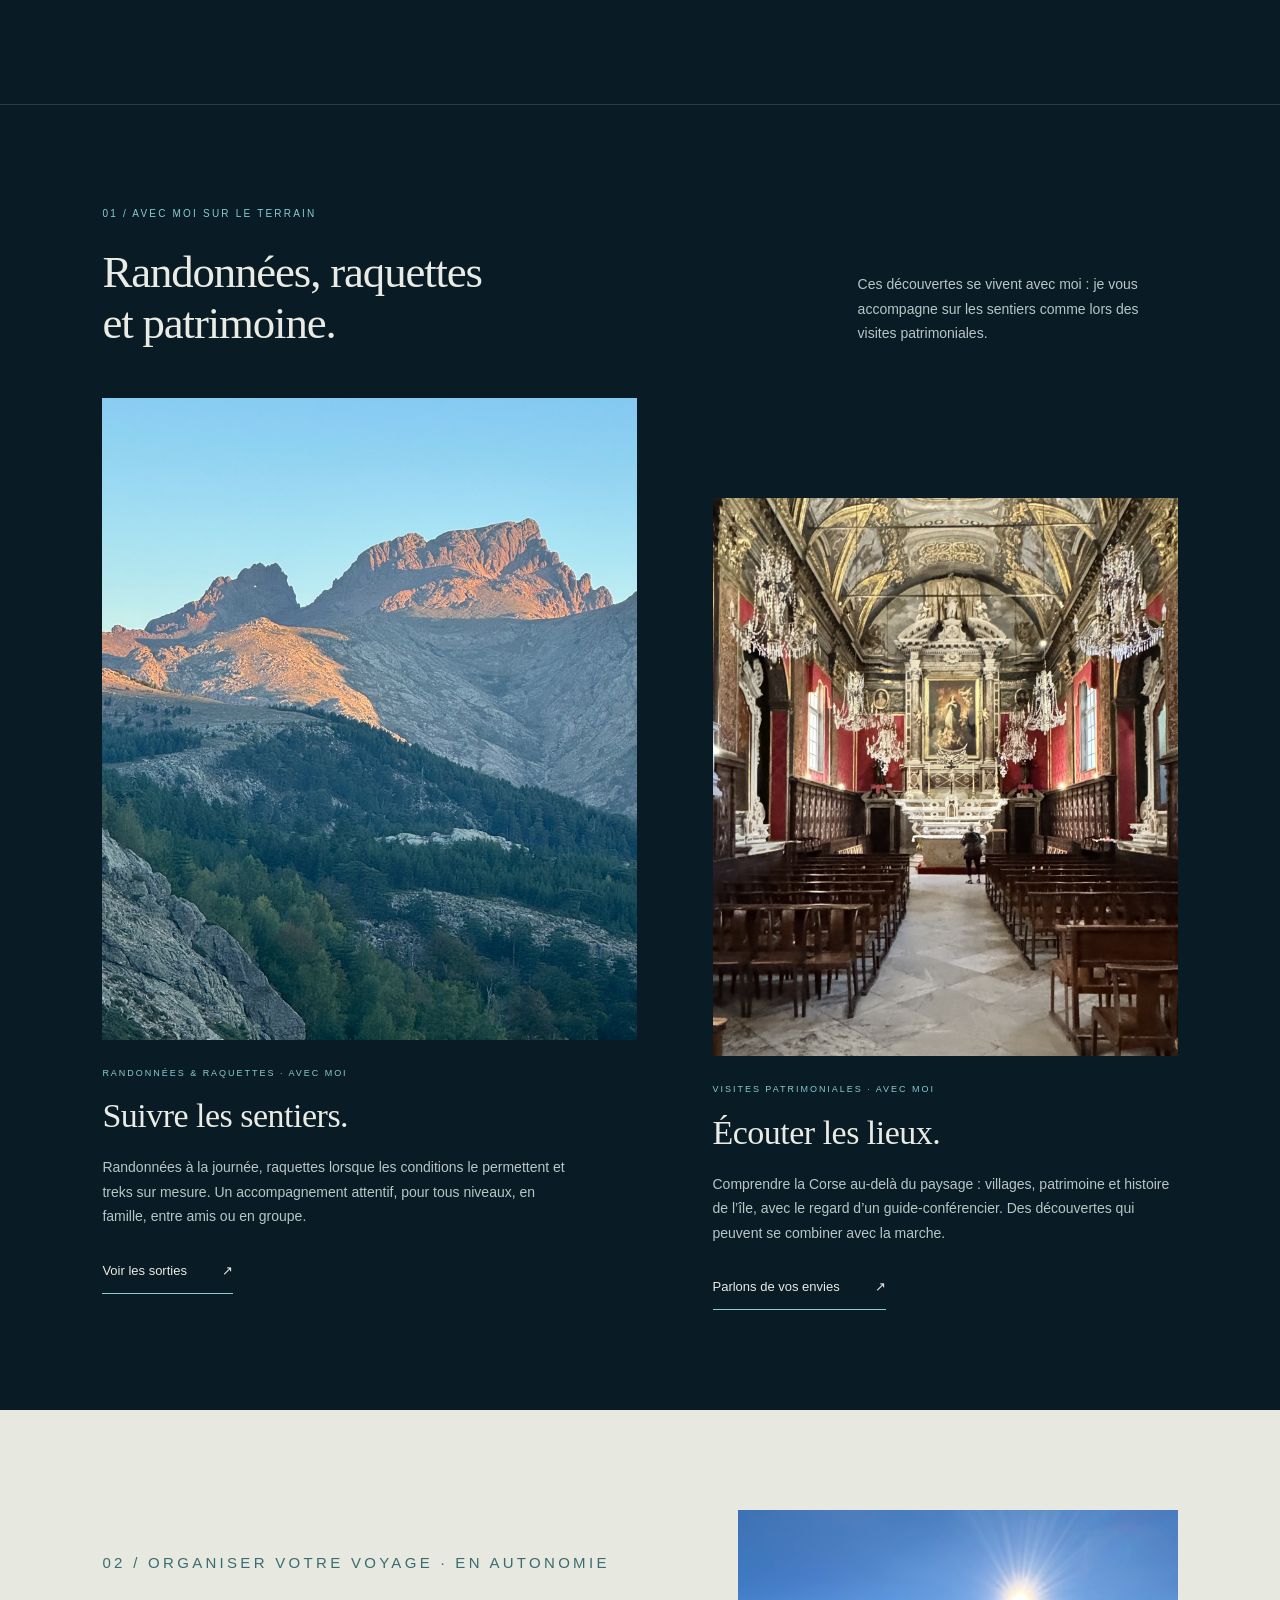
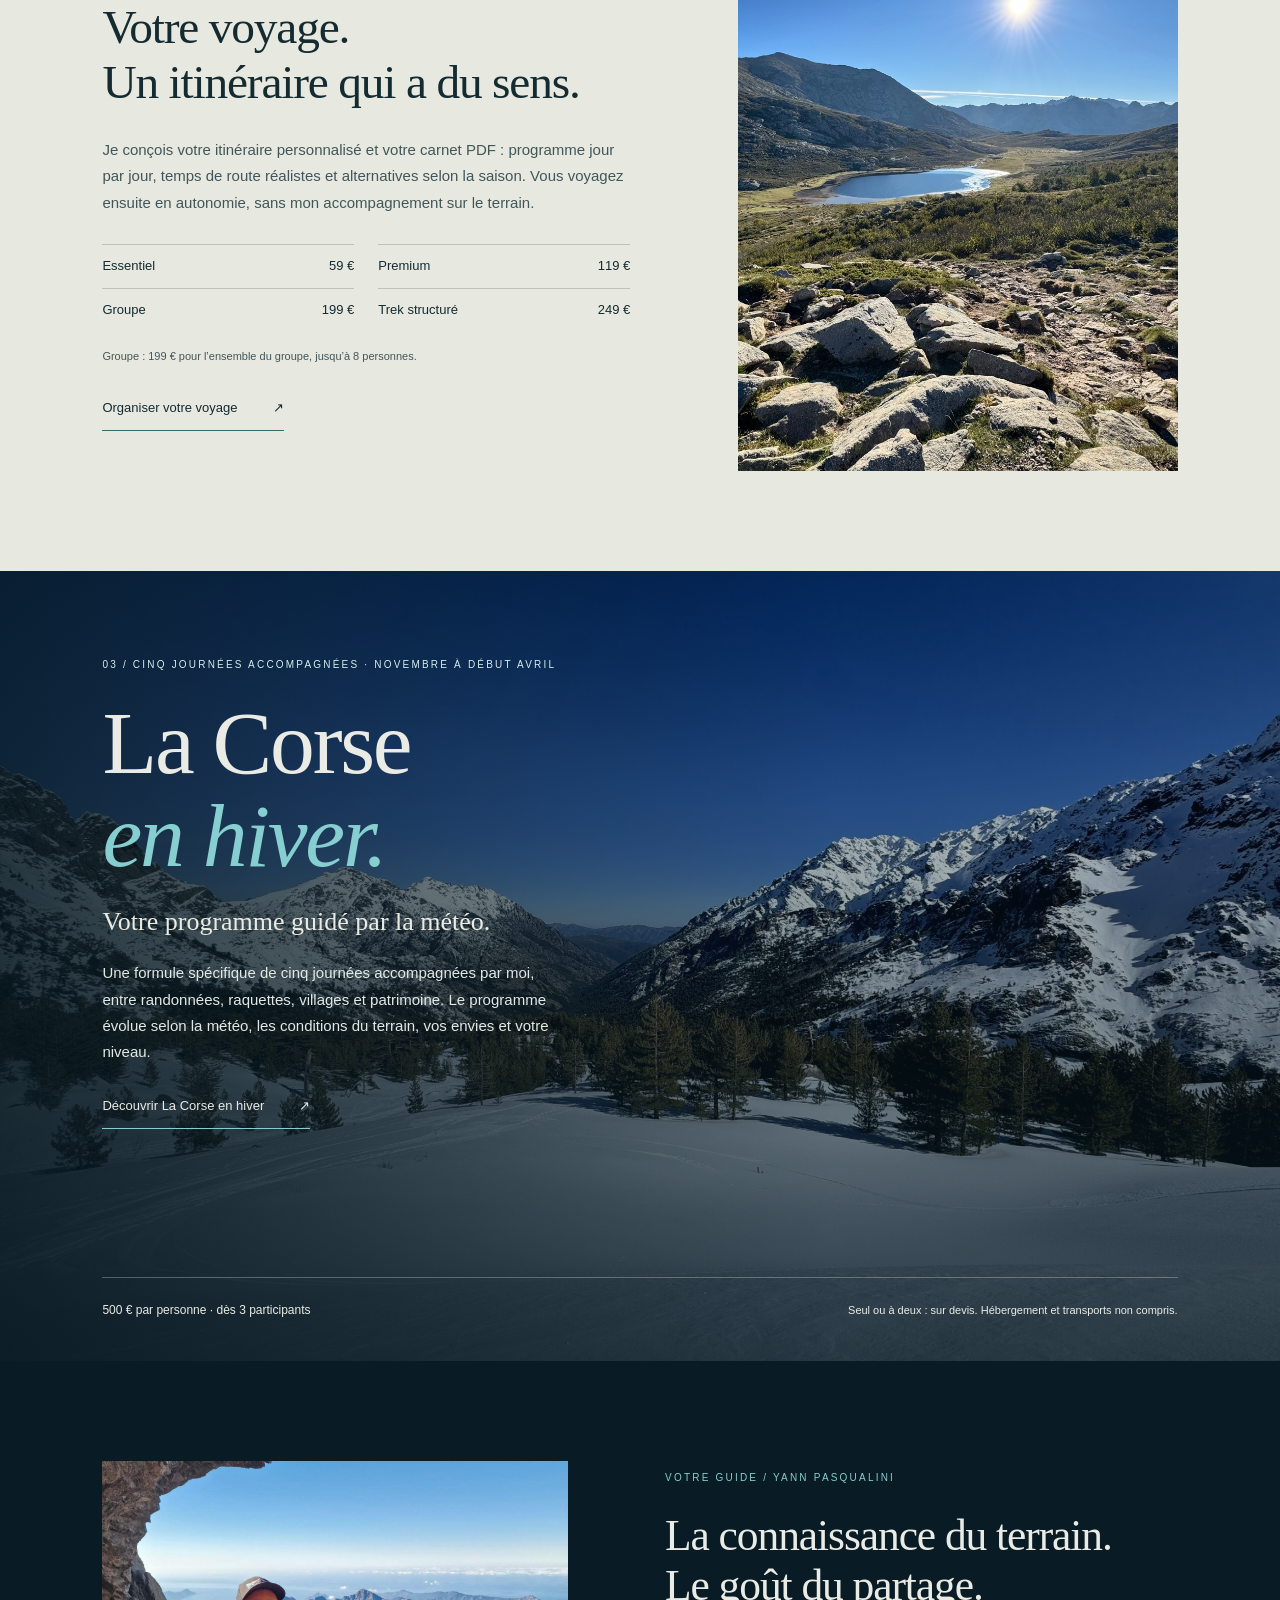
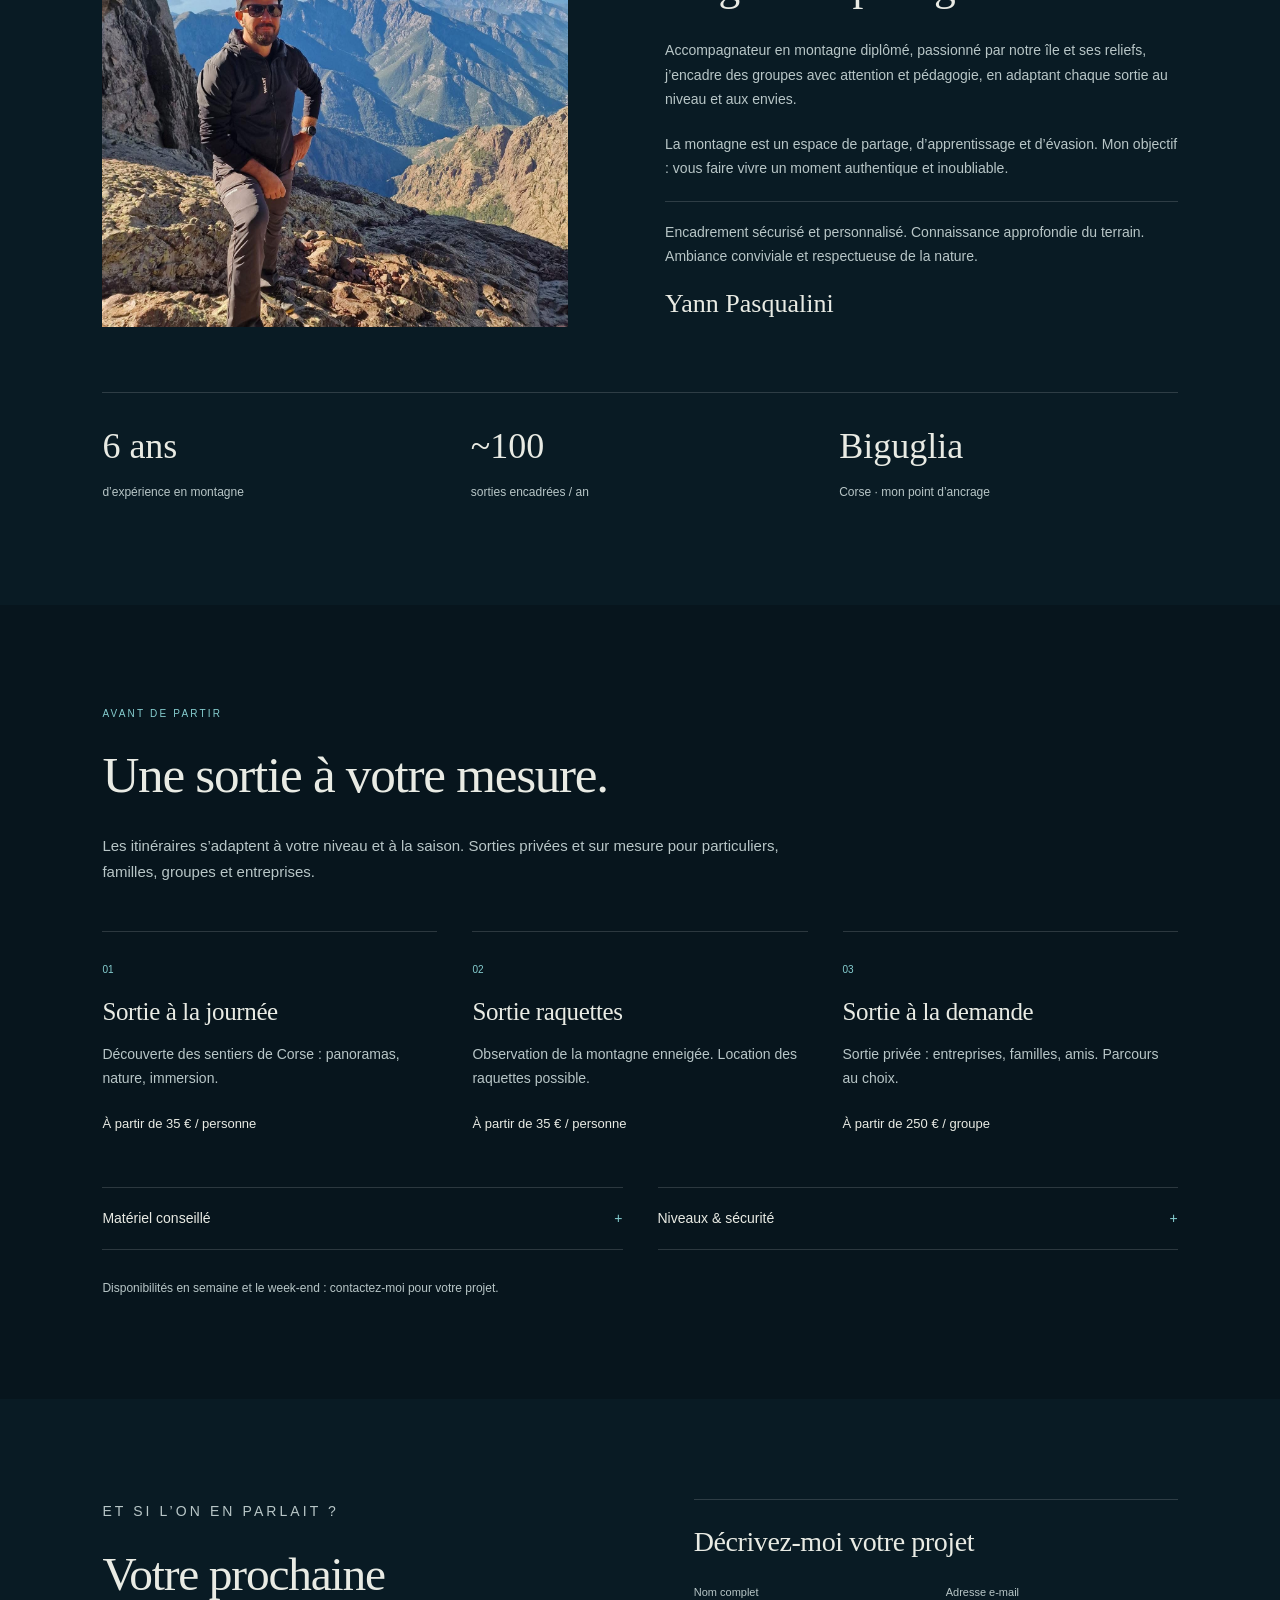
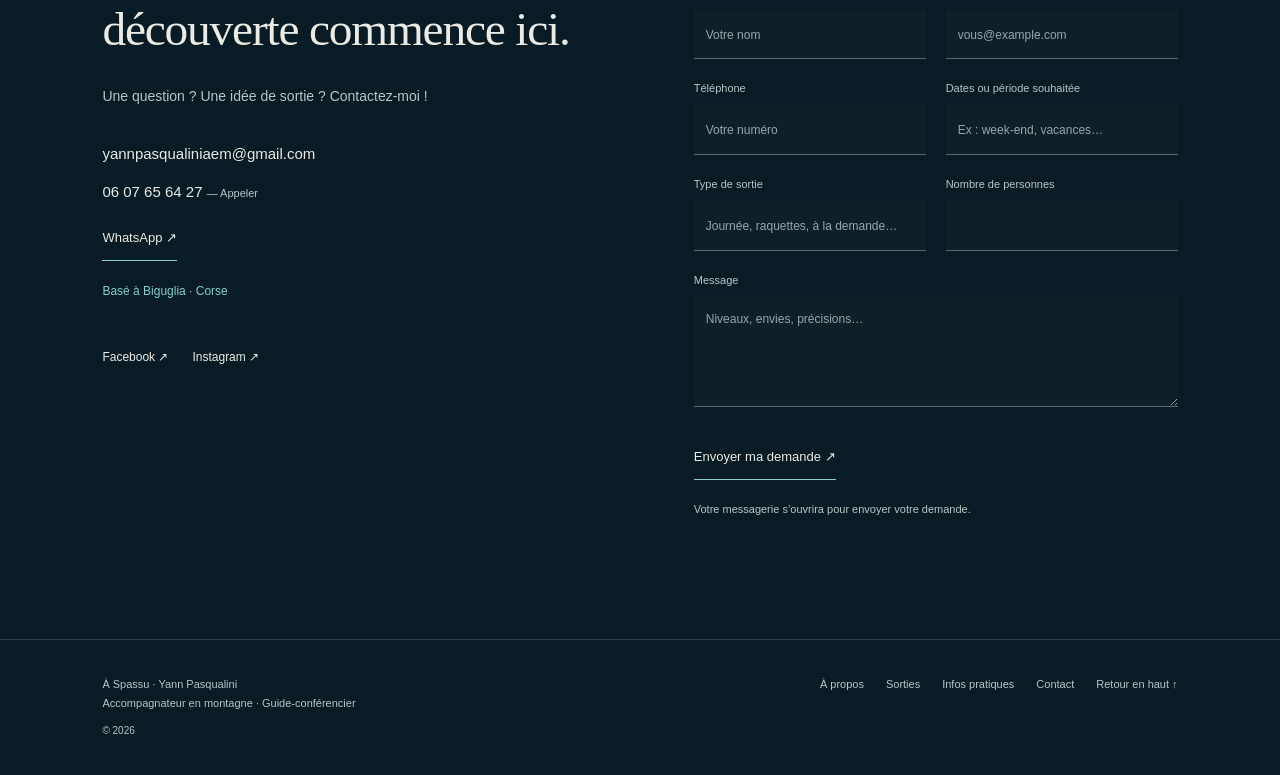
==== commit 1c80afa2: "Publish approved French and English homepages and guided outings" ====
--- a/index.html
+++ b/index.html
@@ -1,888 +1,61 @@
-<!DOCTYPE html>
-<html lang="fr">
-<head>
-  <meta charset="UTF-8" />
-  <meta name="viewport" content="width=device-width, initial-scale=1.0" />
-  <title>Accompagnateur en montagne en Corse - Yann Pasqualini</title>
-
-  <meta name="description" content="Yann Pasqualini, accompagnateur en montagne basé à Biguglia (Corse). Randonnées, sorties raquettes, treks et itinéraires sur mesure pour tous." />
-  <link rel="canonical" href="https://yannpasqualini.github.io/" />
-
-  <!-- Open Graph (partage réseaux) -->
- <meta property="og:title" content="Accompagnateur en montagne en Corse – Yann Pasqualini" />
-<meta property="og:description" content="Randonnées, raquettes, treks et sorties nature sur mesure en Corse." />
-<meta property="og:type" content="website" />
-<meta property="og:url" content="https://yannpasqualini.github.io/" />
-<meta property="og:image" content="https://yannpasqualini.github.io/images/images/images/semi-nocturne-biguglia.jpg" />
-
-  <!-- Données structurées (Google) -->
-  <script type="application/ld+json">
-  {
-    "@context": "https://schema.org",
-    "@type": "LocalBusiness",
-    "name": "Yann Pasqualini - Accompagnateur en montagne",
-    "areaServed": "Corse",
-    "address": {
-      "@type": "PostalAddress",
-      "addressLocality": "Biguglia",
-      "addressRegion": "Corse",
-      "addressCountry": "FR"
-    },
-    "email": "yannpasqualiniaem@gmail.com",
-    "telephone": "+33607656427",
-    "url": "https://yannpasqualini.github.io/",
-    "sameAs": [
-      "https://www.facebook.com/share/1D5Dq3e9D9/?mibextid=wwXIfr",
-      "https://www.instagram.com/aspassu_yannpasqualini"
-    ]
-  }
-  </script>
-
-  <style>
-    * {
-      box-sizing: border-box;
-      margin: 0;
-      padding: 0;
-      font-family: system-ui, -apple-system, BlinkMacSystemFont, "Segoe UI", sans-serif;
-    }
-
-    body {
-      background: #020617;
-      color: #e5e7eb;
-      line-height: 1.6;
-    }
-
-    a { color: inherit; text-decoration: none; }
-    img { max-width: 100%; display: block; }
-
-    .container {
-      width: 100%;
-      max-width: 1100px;
-      margin: 0 auto;
-      padding: 0 1.5rem;
-    }
-
-    header {
-      position: sticky;
-      top: 0;
-      z-index: 50;
-      background: rgba(15, 23, 42, 0.9);
-      backdrop-filter: blur(12px);
-      border-bottom: 1px solid rgba(148, 163, 184, 0.2);
-    }
-
-    .nav {
-      display: flex;
-      align-items: center;
-      justify-content: space-between;
-      gap: 1rem;
-      padding: 0.75rem 0;
-    }
-
-    .logo {
-      font-weight: 700;
-      font-size: 1.05rem;
-      letter-spacing: 0.08em;
-      text-transform: none;
-      color: #38bdf8;
-      white-space: nowrap;
-    }
-    .logo img {
-  height: clamp(48px, 7vw, 90px);
-  width: auto;
-  display: block;
-}
-
-    .nav-links {
-      display: flex;
-      align-items: center;
-      gap: 1.2rem;
-      font-size: 0.95rem;
-      flex-wrap: wrap;
-      justify-content: flex-end;
-    }
-
-    .nav-links a {
-      position: relative;
-      padding-bottom: 0.2rem;
-      opacity: 0.95;
-    }
-
-    .nav-links a:hover { opacity: 1; }
-
-    .nav-links a.link::after {
-      content: "";
-      position: absolute;
-      left: 0;
-      bottom: 0;
-      width: 0;
-      height: 2px;
-      background: #38bdf8;
-      transition: width 0.25s ease;
-    }
-
-    .nav-links a.link:hover::after { width: 100%; }
-    /* ===== Travel Planner bouton premium (desktop) ===== */
-.travel-btn{
-  padding: 8px 14px;
-  border-radius: 12px;
-  background: linear-gradient(90deg,#3db4ff,#4cc9ff);
-  color: #001021;
-  font-weight: 600;
-  transition: 0.25s ease;
-}
-
-.travel-btn:hover{
-  transform: translateY(-2px);
-  box-shadow: 0 10px 25px rgba(0,0,0,0.25);
-}
-    .social {
-      display: inline-flex;
-      align-items: center;
-      gap: 0.6rem;
-      margin-left: 0.2rem;
-    }
-
-    .social a {
-      width: 32px;
-      height: 32px;
-      border-radius: 999px;
-      display: inline-flex;
-      align-items: center;
-      justify-content: center;
-      border: 1px solid rgba(148, 163, 184, 0.35);
-      background: rgba(2, 6, 23, 0.2);
-      transition: transform 0.15s ease, border-color 0.15s ease;
-    }
-
-    .social a:hover { transform: translateY(-1px); border-color: #38bdf8; }
-
-    .social svg { width: 18px; height: 18px; }
-
-    .hero {
-      padding: 4rem 0 3rem;
-      background: radial-gradient(circle at top, #0f172a, #020617);
-    }
-
-    .hero-inner {
-      display: grid;
-      grid-template-columns: minmax(0, 2fr) minmax(0, 1.5fr);
-      gap: 2.5rem;
-      align-items: center;
-    }
-
-    .badge {
-      display: inline-flex;
-      align-items: center;
-      gap: 0.5rem;
-      font-size: 0.8rem;
-      padding: 0.25rem 0.7rem;
-      border-radius: 999px;
-      background: rgba(56, 189, 248, 0.15);
-      color: #7dd3fc;
-      margin-bottom: 1rem;
-    }
-
-    .badge-dot {
-      width: 8px;
-      height: 8px;
-      border-radius: 999px;
-      background: #22c55e;
-    }
-
-    .hero-title {
-      font-size: clamp(2.2rem, 4vw, 3.2rem);
-      font-weight: 700;
-      margin-bottom: 1rem;
-    }
-
-    .hero-title span { color: #38bdf8; }
-
-    .hero-subtitle {
-      color: #9ca3af;
-      max-width: 34rem;
-      margin-bottom: 1.5rem;
-    }
-
-    .hero-actions {
-      display: flex;
-      flex-wrap: wrap;
-      gap: 1rem;
-      margin-bottom: 1rem;
-    }
-
-    .btn-primary,
-    .btn-secondary {
-      border-radius: 999px;
-      padding: 0.6rem 1.2rem;
-      font-size: 0.95rem;
-      border: 1px solid transparent;
-      cursor: pointer;
-      transition: transform 0.15s ease, box-shadow 0.15s ease, background 0.15s ease, border-color 0.15s ease;
-      display: inline-flex;
-      align-items: center;
-      justify-content: center;
-      gap: 0.5rem;
-    }
-
-    .btn-primary {
-      background: linear-gradient(135deg, #38bdf8, #0ea5e9);
-      color: #0b1120;
-      font-weight: 700;
-      box-shadow: 0 12px 30px rgba(56, 189, 248, 0.3);
-    }
-
-    .btn-primary:hover {
-      transform: translateY(-1px);
-      box-shadow: 0 16px 40px rgba(56, 189, 248, 0.45);
-    }
-
-    .btn-secondary {
-      background: transparent;
-      border-color: rgba(148, 163, 184, 0.5);
-      color: #e5e7eb;
-    }
-
-    .btn-secondary:hover {
-      background: rgba(15, 23, 42, 0.9);
-      border-color: #38bdf8;
-    }
-
-    .hero-meta {
-      display: flex;
-      flex-wrap: wrap;
-      gap: 1.5rem;
-      font-size: 0.85rem;
-      color: #9ca3af;
-      margin-top: 0.75rem;
-    }
-
-    .hero-meta strong {
-      display: block;
-      color: #e5e7eb;
-      font-size: 1rem;
-    }
-
-    .hero-card {
-      border-radius: 1.5rem;
-      border: 1px solid rgba(148, 163, 184, 0.35);
-      padding: 1.5rem;
-      background: radial-gradient(circle at top left, #0f172a, #020617);
-      box-shadow: 0 18px 45px rgba(15, 23, 42, 0.9);
-    }
-
-    .hero-card-title { font-size: 0.9rem; color: #9ca3af; margin-bottom: 0.75rem; }
-    .hero-card-main { font-size: 2rem; font-weight: 700; margin-bottom: 0.7rem; }
-    .hero-card-footer { font-size: 0.85rem; color: #9ca3af; }
-
-    .hero-card-list { list-style: none; margin-top: 0.8rem; font-size: 0.9rem; color: #e5e7eb; }
-    .hero-card-list li { margin-bottom: 0.3rem; }
-
-    .hero-photo {
-      margin-top: 1.25rem;
-      max-width: 220px;
-      border-radius: 1.5rem;
-      border: 1px solid rgba(148, 163, 184, 0.4);
-      box-shadow: 0 18px 40px rgba(15, 23, 42, 0.9);
-    }
-
-    section { padding: 3rem 0; }
-    .section-title { font-size: 1.6rem; margin-bottom: 0.5rem; }
-    .section-subtitle { color: #9ca3af; margin-bottom: 2rem; max-width: 32rem; }
-
-    .section-image { border-radius: 1.2rem; overflow: hidden; margin-bottom: 1.5rem; border: 1px solid rgba(148, 163, 184, 0.25); }
-
-    .about-grid {
-      display: grid;
-      grid-template-columns: minmax(0, 1.6fr) minmax(0, 1.4fr);
-      gap: 2rem;
-    }
-
-    .about-card {
-      border-radius: 1.2rem;
-      border: 1px solid rgba(148, 163, 184, 0.35);
-      padding: 1.5rem;
-      background: rgba(15, 23, 42, 0.9);
-    }
-
-    .about-card h3 { font-size: 1.05rem; margin-bottom: 0.7rem; }
-    .about-card p { color: #9ca3af; font-size: 0.95rem; }
-
-    ul.checklist { list-style: none; margin-top: 0.75rem; }
-    ul.checklist li {
-      display: flex;
-      align-items: flex-start;
-      gap: 0.5rem;
-      margin-bottom: 0.4rem;
-      font-size: 0.95rem;
-      color: #e5e7eb;
-    }
-    ul.checklist span.icon { font-size: 1rem; line-height: 1.2; }
-
-    .cards-grid {
-      display: grid;
-      grid-template-columns: repeat(3, minmax(0, 1fr));
-      gap: 1.5rem;
-    }
-
-    .card {
-      border-radius: 1.2rem;
-      border: 1px solid rgba(148, 163, 184, 0.35);
-      padding: 1.25rem;
-      background: rgba(15, 23, 42, 0.9);
-      display: flex;
-      flex-direction: column;
-      justify-content: space-between;
-      transition: transform 0.18s ease, box-shadow 0.18s ease, border-color 0.18s ease;
-    }
-
-    .card:hover {
-      transform: translateY(-4px);
-      border-color: #38bdf8;
-      box-shadow: 0 18px 45px rgba(15, 23, 42, 0.9);
-    }
-
-    .card h3 { font-size: 1rem; margin-bottom: 0.3rem; }
-    .card p { font-size: 0.9rem; color: #9ca3af; margin-bottom: 0.7rem; }
-    .price { font-size: 0.95rem; margin-top: 0.4rem; font-weight: 700; color: #e5e7eb; }
-
-    .tag-row { display: flex; flex-wrap: wrap; gap: 0.4rem; margin-top: auto; }
-    .tag {
-      font-size: 0.75rem;
-      padding: 0.2rem 0.5rem;
-      border-radius: 999px;
-      border: 1px solid rgba(148, 163, 184, 0.5);
-      color: #cbd5f5;
-    }
-
-    .info-grid {
-      display: grid;
-      grid-template-columns: minmax(0, 1.4fr) minmax(0, 1.6fr);
-      gap: 2rem;
-    }
-
-    .info-list { list-style: none; font-size: 0.95rem; color: #e5e7eb; }
-    .info-list li { margin-bottom: 0.6rem; }
-
-    .contact-grid {
-      display: grid;
-      grid-template-columns: minmax(0, 1.3fr) minmax(0, 1.7fr);
-      gap: 2rem;
-    }
-
-    form { display: grid; gap: 1rem; }
-    label { font-size: 0.9rem; margin-bottom: 0.2rem; display: block; }
-
-    input, textarea {
-      width: 100%;
-      border-radius: 0.75rem;
-      border: 1px solid rgba(148, 163, 184, 0.6);
-      background: rgba(15, 23, 42, 0.9);
-      padding: 0.6rem 0.75rem;
-      color: #e5e7eb;
-      font-size: 0.95rem;
-      outline: none;
-      transition: border-color 0.18s ease, box-shadow 0.18s ease;
-    }
-
-    input:focus, textarea:focus {
-      border-color: #38bdf8;
-      box-shadow: 0 0 0 1px rgba(56, 189, 248, 0.4);
-    }
-
-    textarea { resize: vertical; min-height: 120px; }
-
-    .contact-info { font-size: 0.95rem; color: #9ca3af; }
-    .contact-info p { margin-bottom: 0.8rem; }
-    .contact-list { list-style: none; margin-top: 0.5rem; }
-    .contact-list li { margin-bottom: 0.4rem; }
-
-    footer {
-      border-top: 1px solid rgba(148, 163, 184, 0.35);
-      padding: 1.5rem 0 2rem;
-      font-size: 0.85rem;
-      color: #6b7280;
-    }
-
-    footer .footer-inner {
-      display: flex;
-      justify-content: space-between;
-      align-items: center;
-      gap: 1rem;
-      flex-wrap: wrap;
-    }
-
-    .footer-links { display: flex; flex-wrap: wrap; gap: 1rem; }
-
-    @media (max-width: 900px) {
-      .hero-inner, .about-grid, .cards-grid, .contact-grid, .info-grid {
-        grid-template-columns: minmax(0, 1fr);
-      }
-      .hero { padding-top: 3rem; }
-      .hero-photo { margin-bottom: 1rem; }
-    }
-
-    @media (max-width: 640px) {
-      .nav-links { gap: 0.8rem; font-size: 0.9rem; }
-      .hero-actions { flex-direction: column; align-items: stretch; }
-    }
-    /* ===== AJUSTEMENTS MOBILE ===== */
-@media (max-width: 640px) {
-
-  /* Header / logo */
-  .logo {
-    font-size: 0.9rem;
-    text-align: center;
-    width: 100%;
-  }
-.logo img {
-  height: 100px;
-}
-  .nav {
-    flex-direction: column;
-    gap: 0.6rem;
-  }
-
-  .nav-links {
-    justify-content: center;
-    flex-wrap: wrap;
-    gap: 0.6rem;
-  }
-
-  /* Hero (texte du haut) */
-  .hero h1 {
-    font-size: 1.8rem;
-    line-height: 1.2;
-  }
-
-  .hero p {
-    font-size: 1rem;
-  }
-
-  /* Images de cartes (ex : Paglia Orba) */
-  .card img,
-  .card-media img {
-    aspect-ratio: 4 / 3;
-    object-fit: cover;
-    width: 100%;
-    height: auto;
-  }
-
-}
-@media (max-width: 640px) {
-  .logo-partenaire {
-    max-width: 100px;
-    margin: 0.5rem 0;
-  }
-}
-    @media (max-width:900px) {
-      .nav-links { 
-        display: none;
- }
-}  
-    /* ===== BURGER (mobile) ===== */
-.burger{
-  display:none;
-  width:44px;
-  height:44px;
-  border:0;
-  background:transparent;
-  cursor:pointer;
-}
-
-.burger span{
-  display:block;
-  height:3px;
-  margin:7px 0;
-  border-radius:2px;
-  background: #ffffff; /* blanc */
-}
-
-/* Mobile */
-@media (max-width: 900px){
-
-  /* Le header sert de repère pour placer le burger */
-  header{
-    position: sticky;
-    top: 0;
-    z-index: 999;
-  }
-
-  /* On cache les liens tant que le menu n'est pas ouvert */
-  .nav-links{
-    display:none;
-    position:absolute;
-    top: 70px;           /* ajuste si besoin */
-    right: 16px;
-    left: 16px;          /* menu large, confortable */
-    padding: 14px;
-    border-radius: 14px;
-    background: rgba(10,18,35,0.96);
-    backdrop-filter: blur(10px);
-    flex-direction: column;
-    gap: 12px;
-  }
-
-  /* Quand ouvert */
-  .nav-links.open{
-    display:flex;
-  }
-.travel-btn{
-   background: linear-gradient(90deg,#3db4ff,#4cc9ff);
-   color: #001021;
-   font-weight: 600;
-   text-align: center;
-   padding: 10px;
-   border-radius: 10px;
-}
-  /* On affiche le burger */
-  .burger{
-    display:block;
-    position:absolute;
-    right: 16px;
-    top: 18px;           /* ajuste si besoin */
-  }
-
-  /* Optionnel : espace pour éviter que le burger chevauche */
-  .nav{
-    position: relative;
-    padding-right: 60px;
-  }
-}
-  </style>
-</head>
-
-<body>
-  <header>
-    <div class="container">
-      <nav class="nav" aria-label="Navigation principale">
-       <div class="logo">
-  <img src="images/images/images/logo-a-spassu.png" alt="À Spassu – Yann Pasqualini">
-  <span>
-    À Spassu<br>
-    Yann Pasqualini
-  </span>
-</div>
-        <button class="burger" id="burgerBtn" aria-label="Ouvrir le menu" aria-expanded="false">
-  <span></span>
-  <span></span>
-  <span></span>
-</button>
-        
-        <div class="nav-links">
-          <a class="link" href="#apropos">À propos</a>
-          <a class="link" href="sorties.html">Sorties</a>
-       <a class="link travel-btn" href="planification-voyage.html">Organiser votre voyage</a>
-          <a class="link" href="corse-en-hiver/">La Corse en hiver</a>
-          <a class="link" href="#contact">Contact</a>
-          <a class="link" href="index-en.html">EN</a>
-
-          <div class="social" aria-label="Réseaux sociaux">
-            <a href="https://www.facebook.com/share/1D5Dq3e9D9/?mibextid=wwXIfr" target="_blank" rel="noopener noreferrer" aria-label="Facebook">
-              <!-- Facebook (bleu) -->
-              <svg viewBox="0 0 24 24" fill="#1877F2" xmlns="http://www.w3.org/2000/svg">
-                <path d="M22 12.07C22 6.48 17.52 2 11.93 2S1.86 6.48 1.86 12.07c0 5.02 3.66 9.18 8.44 9.93v-7.02H7.9v-2.91h2.4V9.85c0-2.37 1.41-3.68 3.57-3.68 1.03 0 2.11.18 2.11.18v2.33h-1.19c-1.17 0-1.53.73-1.53 1.48v1.78h2.6l-.42 2.91h-2.18V22c4.78-.75 8.44-4.91 8.44-9.93z"/>
-              </svg>
-            </a>
-
-            <a href="https://www.instagram.com/aspassu_yannpasqualini" target="_blank" rel="noopener noreferrer" aria-label="Instagram">
-              <!-- Instagram (dégradé simplifié) -->
-              <svg viewBox="0 0 24 24" xmlns="http://www.w3.org/2000/svg">
-                <defs>
-                  <linearGradient id="ig" x1="0" y1="0" x2="1" y2="1">
-                    <stop offset="0%" stop-color="#F58529"/>
-                    <stop offset="35%" stop-color="#DD2A7B"/>
-                    <stop offset="70%" stop-color="#8134AF"/>
-                    <stop offset="100%" stop-color="#515BD4"/>
-                  </linearGradient>
-                </defs>
-                <path fill="url(#ig)" d="M7 2h10a5 5 0 0 1 5 5v10a5 5 0 0 1-5 5H7a5 5 0 0 1-5-5V7a5 5 0 0 1 5-5zm10 2H7a3 3 0 0 0-3 3v10a3 3 0 0 0 3 3h10a3 3 0 0 0 3-3V7a3 3 0 0 0-3-3zm-5 4a5 5 0 1 1 0 10 5 5 0 0 1 0-10zm0 2a3 3 0 1 0 0 6 3 3 0 0 0 0-6zm5.2-.6a1.1 1.1 0 1 1-2.2 0 1.1 1.1 0 0 1 2.2 0z"/>
-              </svg>
-            </a>
-          </div>
-        </div>
-      </nav>
-    </div>
-  </header>
-
-  <main>
-    <section class="hero">
-      <div class="container hero-inner">
-        <div>
-          <div class="badge">
-            <span class="badge-dot"></span>
-            Accompagnateur en montagne · Corse
-          </div>
-
-          <h1 class="hero-title">
-            Je suis <span>Yann Pasqualini</span>,<br />
-            accompagnateur en montagne.
-          </h1>
-
-          <p class="hero-subtitle">
-            Je t’emmène découvrir la montagne en toute sécurité : randonnées à la journée,
-            sorties raquettes, treks et itinéraires sur mesure pour particuliers, familles et groupes.
-          </p>
-
-          <div class="hero-actions">
-            <a href="tel:+33607656427" class="btn-primary">📞 Appeler</a>
-            <a href="https://wa.me/33607656427" target="_blank" rel="noopener noreferrer" class="btn-secondary">💬 WhatsApp</a>
-            <a href="#contact" class="btn-secondary">Demander une sortie</a>
-          </div>
-
-          <div class="hero-meta">
-            <div><strong>6 ans</strong>d’expérience en montagne</div>
-            <div><strong>~100</strong>sorties encadrées / an</div>
-            <div><strong>Basé à</strong>Biguglia / Corse</div>
-          </div>
-
-          <img src="yann-pasqualini.jpg" alt="Yann Pasqualini - Accompagnateur en montagne" class="hero-photo" />
-        </div>
-
-        <aside class="hero-card">
-          <div class="hero-card-title">Prochaines disponibilités</div>
-          <div class="hero-card-main">Week-ends & semaine</div>
-          <div class="hero-card-footer">
-            Idéal pour :
-            <ul class="hero-card-list">
-              <li>• Randonnées à la journée</li>
-              <li>• Sorties raquettes en hiver</li>
-              <li>• Sorties personnalisées</li>
-              <li>• Groupes, familles, entreprises</li>
-            </ul>
-          </div>
-        </aside>
-      </div>
-    </section>
-
-    <section id="apropos">
-      <div class="container">
-        <h2 class="section-title">À propos de moi</h2>
-        <p class="section-subtitle">
-          Un accompagnement professionnel et bienveillant pour découvrir la Corse en profondeur.
-        </p>
-
-        <div class="about-grid">
-          <div class="about-card">
-            <h3>Mon parcours</h3>
-            <p>
-              Accompagnateur en montagne diplômé, passionné par notre île et ses reliefs,
-              j’encadre des groupes avec attention et pédagogie, en adaptant chaque sortie au niveau et aux envies.
-            </p>
-            <ul class="checklist">
-              <li><span class="icon">✔</span> Encadrement sécurisé et personnalisé.</li>
-              <li><span class="icon">✔</span> Connaissance approfondie du terrain.</li>
-              <li><span class="icon">✔</span> Ambiance conviviale et respectueuse de la nature.</li>
-            </ul>
-          </div>
-
-          <div class="about-card">
-            <h3>Ma vision</h3>
-            <p>
-              La montagne est un espace de partage, d’apprentissage et d’évasion.
-              Mon objectif : te faire vivre un moment authentique et inoubliable.
-            </p>
-            <ul class="checklist">
-              <li><span class="icon">➤</span> Sorties pour tous niveaux.</li>
-              <li><span class="icon">➤</span> Groupes privés ou entreprises.</li>
-              <li><span class="icon">➤</span> Sorties sur mesure possible.</li>
-            </ul>
-          </div>
-        </div>
-      </div>
-    </section>
-    
-
-    <section id="sorties">
-      <div class="container">
-        <h2 class="section-title">Sorties proposées</h2>
-        <p class="section-subtitle">Les itinéraires s’adaptent selon ton niveau et la saison.</p>
-
-        <div class="section-image">
-          <img src="sortie-raquettes.jpg" alt="Sortie raquettes en montagne en Corse" />
-        </div>
-
-        <div class="cards-grid">
-          <article class="card">
-            <h3>Sortie à la journée</h3>
-            <p>Découverte des sentiers de Corse : panoramas, nature, immersion.</p>
-            <div class="price">À partir de 35 € / personne</div>
-            <div class="tag-row">
-              <span class="tag">Tout niveau</span>
-              <span class="tag">Nature</span>
-            </div>
-          </article>
-
-          <article class="card">
-            <h3>Sortie raquettes</h3>
-            <p>Observation de la montagne enneigée. Location des raquettes possible.</p>
-            <div class="price">À partir de 35 € / personne</div>
-            <div class="tag-row">
-              <span class="tag">Hiver</span>
-              <span class="tag">Familles</span>
-              <span class="tag">Raquettes</span>
-            </div>
-          </article>
-
-          <article class="card">
-            <h3>Sortie à la demande</h3>
-            <p>Sortie privée : entreprises, familles, amis. Parcours au choix.</p>
-            <div class="price">À partir de 250 € / groupe</div>
-            <div class="tag-row">
-              <span class="tag">Privé</span>
-              <span class="tag">Sur mesure</span>
-            </div>
-          </article>
-        </div>
-      </div>
-    </section>
-
-    <section id="infos">
-      <div class="container">
-        <h2 class="section-title">Infos pratiques & matériel</h2>
-        <p class="section-subtitle">Prépare ta sortie dans les meilleures conditions.</p>
-
-        <div class="section-image">
-          <img src="coucher-soleil.jpg" alt="Coucher de soleil sur les montagnes corses" />
-        </div>
-
-        <div class="info-grid">
-          <div class="about-card">
-            <h3>Matériel conseillé</h3>
-            <ul class="info-list">
-              <li>• Chaussures de randonnée.</li>
-              <li>• Vêtements adaptés (3 couches).</li>
-              <li>• Eau + encas.</li>
-              <li>• Protection solaire.</li>
-              <li>• Bâtons recommandés.</li>
-            </ul>
-          </div>
-
-          <div class="about-card">
-            <h3>Niveaux & sécurité</h3>
-            <ul class="info-list">
-              <li>• Pour débutants et confirmés.</li>
-              <li>• Adaptation selon météo.</li>
-              <li>• Encadrement diplômé.</li>
-            </ul>
-          </div>
-        </div>
-      </div>
-    </section>
-
-    <section id="contact">
-      <div class="container">
-        <h2 class="section-title">Contact & réservation</h2>
-        <p class="section-subtitle">Une question ? Une idée de sortie ? Contacte-moi !</p>
-
-        <div class="contact-grid">
-          <div>
-            <form action="mailto:yannpasqualiniaem@gmail.com" method="post" enctype="text/plain">
-              <div>
-                <label for="name">Nom complet</label>
-                <input type="text" id="name" name="Nom" placeholder="Votre nom" required />
-              </div>
-              <div>
-                <label for="email">Adresse e-mail</label>
-                <input type="email" id="email" name="Email" placeholder="vous@example.com" required />
-              </div>
-              <div>
-                <label for="phone">Téléphone</label>
-                <input type="tel" id="phone" name="Téléphone" placeholder="Votre numéro" />
-              </div>
-              <div>
-                <label for="date">Dates ou période souhaitée</label>
-                <input type="text" id="date" name="Dates" placeholder="Ex : week-end, vacances…" />
-              </div>
-              <div>
-                <label for="type">Type de sortie</label>
-                <input type="text" id="type" name="Type de sortie" placeholder="Journée, raquettes, à la demande…" />
-              </div>
-              <div>
-                <label for="people">Nombre de personnes</label>
-                <input type="number" id="people" name="Nombre de personnes" min="1" />
-              </div>
-              <div>
-                <label for="message">Message</label>
-                <textarea id="message" name="Message" placeholder="Niveaux, envies, précisions…" required></textarea>
-              </div>
-              <button type="submit" class="btn-primary">Envoyer ma demande</button>
-            </form>
-          </div>
-
-          <div class="contact-info">
-            <p><strong>Contact direct :</strong></p>
-            <ul class="contact-list">
-              <li>Email : <strong>yannpasqualiniaem@gmail.com</strong></li>
-              <li>Téléphone : <strong><a href="tel:+33607656427">06 07 65 64 27</a></strong></li>
-              <li>WhatsApp : <strong><a href="https://wa.me/33607656427" target="_blank" rel="noopener noreferrer">Ouvrir WhatsApp</a></strong></li>
-              <li>Basé à : <strong>Biguglia / Corse</strong></li>
-            </ul>
-
-            <p style="margin-top:1rem;"><strong>Réseaux sociaux :</strong></p>
-            <ul class="contact-list">
-              <li><a href="https://www.facebook.com/share/1D5Dq3e9D9/?mibextid=wwXIfr" target="_blank" rel="noopener noreferrer">Facebook</a></li>
-              <li><a href="https://www.instagram.com/aspassu_yannpasqualini" target="_blank" rel="noopener noreferrer">Instagram</a></li>
-            </ul>
-          </div>
-        </div>
-      </div>
-    </section>
-  </main>
-
-  <footer>
-    <div class="container footer-inner">
-      <div>© <span id="year"></span> Yann Pasqualini – Accompagnateur en montagne.</div>
-      <div class="footer-links">
-        <a href="#apropos">À propos</a>
-        <a href="sorties.html">Sorties</a>
-        <a href="#infos">Infos pratiques</a>
-        <a href="#contact">Contact</a>
-      </div>
-    </div>
-  </footer>
-
-  <script>
-    document.getElementById("year").textContent = new Date().getFullYear();
-  </script>
-  <script>
-  const burgerBtn = document.getElementById("burgerBtn");
-  const navLinks = document.querySelector(".nav-links");
-
-  burgerBtn.addEventListener("click", () => {
-    navLinks.classList.toggle("open");
-    const isOpen = navLinks.classList.contains("open");
-    burgerBtn.setAttribute("aria-expanded", isOpen ? "true" : "false");
-  });
-</script>
-</body>
-</html>
-
-
-
-
-
-
-
-
-
-
-
-
-
-
-
-
-
-
-
-
-
-
-
-
-
-
-
-
-
+<!doctype html><html lang="fr"><head><meta charset="utf-8"><meta name="viewport" content="width=device-width,initial-scale=1"><title>À Spassu · Yann Pasqualini — Découvrir la Corse</title><meta name="description" content="Randonnées, patrimoine, Organiser votre voyage et Corse en hiver avec Yann Pasqualini, accompagnateur en montagne et guide-conférencier à Biguglia."><link rel="alternate" hreflang="fr" href="https://yannpasqualini.github.io/index.html"><link rel="alternate" hreflang="en-GB" href="https://yannpasqualini.github.io/index-en.html"><link rel="stylesheet" href="accueil.css"><script src="accueil.js" defer></script><link rel="canonical" href="https://yannpasqualini.github.io/"><script type="application/ld+json">
+  {
+    "@context": "https://schema.org",
+    "@type": "LocalBusiness",
+    "name": "Yann Pasqualini - Accompagnateur en montagne",
+    "areaServed": "Corse",
+    "address": {
+      "@type": "PostalAddress",
+      "addressLocality": "Biguglia",
+      "addressRegion": "Corse",
+      "addressCountry": "FR"
+    },
+    "email": "yannpasqualiniaem@gmail.com",
+    "telephone": "+33607656427",
+    "url": "https://yannpasqualini.github.io/",
+    "sameAs": [
+      "https://www.facebook.com/share/1D5Dq3e9D9/?mibextid=wwXIfr",
+      "https://www.instagram.com/aspassu_yannpasqualini"
+    ]
+  }
+  </script></head><body><a class="skip" href="#main">Aller au contenu</a>
+<header><a class="brand" href="#">À Spassu · Yann Pasqualini<small>Accompagnateur · Guide-conférencier</small></a><button class="menu-toggle" aria-expanded="false" aria-controls="navigation" data-close="Fermer −">Menu +</button><nav id="navigation" aria-label="Navigation principale"><a href="#accompagne">Sorties accompagnées</a><a href="/planification-voyage.html">Organiser votre voyage</a><a href="/corse-en-hiver/">La Corse en hiver</a><a href="#contact">Contact</a><a class="language" href="index-en.html" lang="en">EN ↗</a></nav></header>
+<main id="main"><section class="hero"><img class="hero-photo" src="accueil-assets/panorama-corse.jpg" alt="Littoral et reliefs de Corse, entre mer et montagne" fetchpriority="high"><div class="hero-copy"><p class="eyebrow">À Spassu · Au rythme de la Corse</p><h1>La Corse,<br><em>à votre rythme.</em></h1><p class="hero-lead">Randonnées, raquettes et patrimoine : je vous accompagne sur le terrain. Organiser votre voyage : je prépare votre voyage en autonomie. La Corse en hiver : cinq journées accompagnées, au rythme de la météo.</p><a class="text-link" href="#activites">Explorer les possibilités <span>↓</span></a></div><div class="hero-bottom"><span>Randonnées · Patrimoine · Voyages sur mesure</span><span>Basé à Biguglia, en Corse</span></div></section>
+<section class="offer-overview section" id="activites" aria-label="Trois façons de découvrir la Corse"><article><p class="eyebrow">01 / Avec moi sur le terrain</p><h2>Sorties accompagnées</h2><p>Randonnées, raquettes et visites patrimoniales. Je vous accompagne tout au long de la sortie.</p><a class="text-link" href="#accompagne">Découvrir les sorties <span>↓</span></a></article><article><p class="eyebrow">02 / Vous voyagez en autonomie</p><h2>Organiser votre voyage</h2><p>Je conçois votre itinéraire personnalisé et votre carnet PDF. Vous voyagez sans mon accompagnement sur le terrain.</p><a class="text-link" href="#travel-planner">Découvrir l’organisation de votre voyage <span>↓</span></a></article><article><p class="eyebrow">03 / Cinq journées avec moi</p><h2>La Corse en hiver</h2><p>Une formule accompagnée spécifique : cinq journées dont le programme évolue selon la météo.</p><a class="text-link" href="#hiver">Découvrir la formule hiver <span>↓</span></a></article></section><section class="section intro"><div><p class="eyebrow">Un territoire, deux regards</p><h2>Marcher. Découvrir.<br>Prendre le temps.</h2></div><div><p class="lead">Je vous emmène découvrir la montagne en toute sécurité : randonnées à la journée, sorties raquettes, treks et itinéraires sur mesure pour particuliers, familles et groupes.</p><p>Mon regard de guide-conférencier accompagne celui de l’homme de terrain : des paysages, des villages et des histoires à partager. Ensemble, nous choisissons une découverte adaptée à votre rythme, à vos envies et à la saison.</p></div></section>
+<section class="section activities" id="accompagne"><div class="section-heading"><div><p class="eyebrow">01 / Avec moi sur le terrain</p><h2>Randonnées, raquettes<br>et patrimoine.</h2></div><p>Ces découvertes se vivent avec moi : je vous accompagne sur les sentiers comme lors des visites patrimoniales.</p></div><div class="activity-grid"><article><a class="photo mountain" href="/sorties.html" aria-label="Voir les sorties"><img src="accueil-assets/paglia-orba.jpg" alt="Lumière sur les reliefs de la Paglia Orba" loading="lazy" width="864" height="1536"></a><p class="eyebrow">Randonnées & raquettes · avec moi</p><h3>Suivre les sentiers.</h3><p>Randonnées à la journée, raquettes lorsque les conditions le permettent et treks sur mesure. Un accompagnement attentif, pour tous niveaux, en famille, entre amis ou en groupe.</p><a class="text-link" href="/sorties.html">Voir les sorties <span>↗</span></a></article><article><div class="photo heritage"><img src="accueil-assets/patrimoine.jpg" alt="Intérieur d’église à Bastia" loading="lazy" width="1440" height="2560"></div><p class="eyebrow">Visites patrimoniales · avec moi</p><h3>Écouter les lieux.</h3><p>Comprendre la Corse au-delà du paysage : villages, patrimoine et histoire de l’île, avec le regard d’un guide-conférencier. Des découvertes qui peuvent se combiner avec la marche.</p><a class="text-link" href="#contact">Parlons de vos envies <span>↗</span></a></article></div></section>
+<section class="section planner" id="travel-planner"><div class="planner-copy"><p class="eyebrow">02 / Organiser votre voyage · en autonomie</p><h2>Votre voyage.<br>Un itinéraire qui a du sens.</h2><p>Je conçois votre itinéraire personnalisé et votre carnet PDF : programme jour par jour, temps de route réalistes et alternatives selon la saison. Vous voyagez ensuite en autonomie, sans mon accompagnement sur le terrain.</p><ul class="tiers"><li><span>Essentiel</span><strong>59 €</strong></li><li><span>Premium</span><strong>119 €</strong></li><li><span>Groupe</span><strong>199 €</strong></li><li><span>Trek structuré</span><strong>249 €</strong></li></ul><p class="fine">Groupe : 199 € pour l’ensemble du groupe, jusqu’à 8 personnes.</p><a class="text-link" href="/planification-voyage.html">Organiser votre voyage <span>↗</span></a></div><div class="photo lake"><img src="accueil-assets/lac-montagne.jpg" alt="Sentier et lac dans les montagnes corses" loading="lazy" width="1152" height="2048"></div></section>
+<section class="winter" id="hiver"><picture><source media="(max-width:700px)" srcset="accueil-assets/hiver-mobile.jpg"><img src="accueil-assets/hiver.jpg" alt="Vallée enneigée et sommets à Asco" loading="lazy"></picture><div class="winter-copy"><p class="eyebrow">03 / Cinq journées accompagnées · novembre à début avril</p><h2>La Corse<br><em>en hiver.</em></h2><p class="winter-tag">Votre programme guidé par la météo.</p><p>Une formule spécifique de cinq journées accompagnées par moi, entre randonnées, raquettes, villages et patrimoine. Le programme évolue selon la météo, les conditions du terrain, vos envies et votre niveau.</p><a class="text-link" href="/corse-en-hiver/">Découvrir La Corse en hiver <span>↗</span></a></div><div class="winter-bottom"><strong>500 € par personne · dès 3 participants</strong><p>Seul ou à deux : sur devis. Hébergement et transports non compris.</p></div></section>
+<section class="section guide" id="apropos"><div class="photo portrait"><img src="accueil-assets/portrait.jpg" alt="Yann Pasqualini en montagne au Tafunatu" width="1500" height="1500" loading="lazy"></div><div><p class="eyebrow">Votre guide / Yann Pasqualini</p><h2>La connaissance du terrain.<br>Le goût du partage.</h2><p>Accompagnateur en montagne diplômé, passionné par notre île et ses reliefs, j’encadre des groupes avec attention et pédagogie, en adaptant chaque sortie au niveau et aux envies.</p><p>La montagne est un espace de partage, d’apprentissage et d’évasion. Mon objectif : vous faire vivre un moment authentique et inoubliable.</p><p class="fine values">Encadrement sécurisé et personnalisé. Connaissance approfondie du terrain. Ambiance conviviale et respectueuse de la nature.</p><p class="signature">Yann Pasqualini</p></div><div class="stats"><div><strong>6 ans</strong><span>d’expérience en montagne</span></div><div><strong>~100</strong><span>sorties encadrées / an</span></div><div><strong>Biguglia</strong><span>Corse · mon point d’ancrage</span></div></div></section>
+<section class="section practical" id="sorties"><p class="eyebrow">Avant de partir</p><h2>Une sortie à votre mesure.</h2><p class="section-lead">Les itinéraires s’adaptent à votre niveau et à la saison. Sorties privées et sur mesure pour particuliers, familles, groupes et entreprises.</p><div class="trip-grid"><article><span class="number">01</span><h3>Sortie à la journée</h3><p>Découverte des sentiers de Corse : panoramas, nature, immersion.</p><p class="trip-price">À partir de 35 € / personne</p></article><article><span class="number">02</span><h3>Sortie raquettes</h3><p>Observation de la montagne enneigée. Location des raquettes possible.</p><p class="trip-price">À partir de 35 € / personne</p></article><article><span class="number">03</span><h3>Sortie à la demande</h3><p>Sortie privée : entreprises, familles, amis. Parcours au choix.</p><p class="trip-price">À partir de 250 € / groupe</p></article></div><div class="practical-details" id="infos"><details><summary>Matériel conseillé</summary><p>Chaussures de randonnée, vêtements adaptés (trois couches), eau et encas, protection solaire. Bâtons recommandés.</p></details><details><summary>Niveaux & sécurité</summary><p>Pour débutants et confirmés. Itinéraires adaptés à la météo et encadrement diplômé.</p></details></div><p class="fine availability">Disponibilités en semaine et le week-end : contactez-moi pour votre projet.</p></section>
+<section class="section contact" id="contact"><div class="contact-copy"><p class="eyebrow">Et si l’on en parlait ?</p><h2>Votre prochaine<br>découverte commence ici.</h2><p>Une question ? Une idée de sortie ? Contactez-moi !</p><div class="direct"><a href="mailto:yannpasqualiniaem@gmail.com">yannpasqualiniaem@gmail.com</a><a href="tel:+33607656427">06 07 65 64 27 <small>— Appeler</small></a><a class="text-link" href="https://wa.me/33607656427" target="_blank" rel="noopener noreferrer">WhatsApp ↗</a><p>Basé à Biguglia · Corse</p></div><div class="social"><a href="https://www.facebook.com/share/1D5Dq3e9D9/?mibextid=wwXIfr" target="_blank" rel="noopener noreferrer">Facebook ↗</a><a href="https://www.instagram.com/aspassu_yannpasqualini" target="_blank" rel="noopener noreferrer">Instagram ↗</a></div></div><div class="form-wrap"><h3>Décrivez-moi votre projet</h3><form action="mailto:yannpasqualiniaem@gmail.com" method="post" enctype="text/plain">
+              <div>
+                <label for="name">Nom complet</label>
+                <input type="text" id="name" name="Nom" placeholder="Votre nom" required />
+              </div>
+              <div>
+                <label for="email">Adresse e-mail</label>
+                <input type="email" id="email" name="Email" placeholder="vous@example.com" required />
+              </div>
+              <div>
+                <label for="phone">Téléphone</label>
+                <input type="tel" id="phone" name="Téléphone" placeholder="Votre numéro" />
+              </div>
+              <div>
+                <label for="date">Dates ou période souhaitée</label>
+                <input type="text" id="date" name="Dates" placeholder="Ex : week-end, vacances…" />
+              </div>
+              <div>
+                <label for="type">Type de sortie</label>
+                <input type="text" id="type" name="Type de sortie" placeholder="Journée, raquettes, à la demande…" />
+              </div>
+              <div>
+                <label for="people">Nombre de personnes</label>
+                <input type="number" id="people" name="Nombre de personnes" min="1" />
+              </div>
+              <div>
+                <label for="message">Message</label>
+                <textarea id="message" name="Message" placeholder="Niveaux, envies, précisions…" required></textarea>
+              </div>
+              <button type="submit" class="text-link submit">Envoyer ma demande ↗</button>
+            </form><p class="fine">Votre messagerie s’ouvrira pour envoyer votre demande.</p></div></section></main>
+<footer><div>À Spassu · Yann Pasqualini<br>Accompagnateur en montagne · Guide-conférencier<br><span>© 2026</span></div><div class="footer-links"><a href="#apropos">À propos</a><a href="/sorties.html">Sorties</a><a href="#infos">Infos pratiques</a><a href="#contact">Contact</a><a href="#">Retour en haut ↑</a></div></footer></body></html>
--- a/accueil.css
+++ b/accueil.css
@@ -0,0 +1,9 @@
+:root{--night:#091b24;--deep:#07151d;--ink:#e9ebe4;--muted:#b8c6c7;--aqua:#86ced0;--line:#ffffff26;--serif:Georgia,'Times New Roman',serif}*{box-sizing:border-box}html{scroll-behavior:smooth;scroll-padding-top:30px}body{margin:0;background:var(--night);color:var(--ink);font:16px/1.75 -apple-system,BlinkMacSystemFont,'Segoe UI',sans-serif}a{color:inherit;text-decoration:none}img{display:block;width:100%}button,input,textarea{font:inherit}a:focus-visible,button:focus-visible,summary:focus-visible{outline:2px solid var(--aqua);outline-offset:6px}a:hover{color:var(--aqua)}.preview{background:#122b35;color:#b9cdce;text-align:center;padding:5px 15px;font-size:10px;letter-spacing:.06em}header{height:88px;background:var(--deep);display:flex;align-items:center;justify-content:space-between;padding:0 6%;gap:25px;position:relative;z-index:5}.brand{font-size:16px;line-height:1.4;letter-spacing:.02em}.brand small{display:block;margin-top:6px;color:var(--aqua);text-transform:uppercase;font-size:10px;letter-spacing:.2em}nav{display:flex;align-items:center;gap:35px;font-size:13px}nav a{padding:12px 0}.language{padding-left:25px;border-left:1px solid var(--line);color:var(--aqua)}.menu-toggle{display:none;background:none;color:inherit;border:0;min-height:44px;padding:10px;cursor:pointer;font-size:13px}.eyebrow{font-size:10px;letter-spacing:.22em;text-transform:uppercase;color:var(--aqua);margin:0 0 24px}h1,h2,h3,p{margin-top:0}h1,h2,h3{font-family:var(--serif);font-weight:400}h1{font-size:clamp(70px,7.6vw,110px);letter-spacing:-.045em;line-height:1.03;margin-bottom:28px}h1 em,h2 em{color:var(--aqua);font-weight:400}h2{font-size:clamp(38px,4vw,58px);line-height:1.15;letter-spacing:-.025em;margin-bottom:28px}h3{font-size:32px;line-height:1.2;letter-spacing:-.015em;margin-bottom:18px}p{margin-bottom:20px}.hero{position:relative;isolation:isolate;height:calc(100svh - 116px);min-height:700px;max-height:960px;display:flex;flex-direction:column;justify-content:space-between;padding:60px 8% 32px;overflow:hidden}.hero-photo{position:absolute;inset:0;height:100%;object-fit:cover;object-position:50% 50%;z-index:-2}.hero:after{content:'';position:absolute;inset:0;z-index:-1;background:linear-gradient(90deg,#061720c9,#06172038 80%),linear-gradient(0deg,#061720b3,transparent 60%)}.hero-copy{margin:auto 0;max-width:900px}.hero .eyebrow{color:#ceeeee}.hero-lead{max-width:560px;font-size:17px;line-height:1.8;color:#f0f1eb;margin-bottom:23px}.text-link{display:inline-flex;align-items:center;justify-content:space-between;gap:35px;border-bottom:1px solid var(--aqua);padding:10px 0;font-size:13px;min-height:44px}.hero-bottom{display:flex;justify-content:space-between;gap:25px;border-top:1px solid #ffffff44;padding-top:20px;color:#ecf1eb;font-size:11px;letter-spacing:.02em}.section{padding:100px 8%}.intro{display:grid;grid-template-columns:1fr 1.4fr;gap:9%;border-bottom:1px solid var(--line)}.intro p{color:var(--muted);max-width:660px}.intro .lead{font:24px/1.6 var(--serif);color:var(--ink)}.intro h2{font-size:43px}.section-heading{display:flex;justify-content:space-between;align-items:end;gap:50px;margin-bottom:48px}.section-heading h2{margin-bottom:0}.section-heading>p{max-width:320px;color:var(--muted);font-size:14px;margin-bottom:4px}.activity-grid{display:grid;grid-template-columns:1.15fr 1fr;gap:7%}.activity-grid article:nth-child(2){padding-top:100px}.photo{position:relative;overflow:hidden;background:#132b35}.photo img{height:100%;object-fit:cover}.mountain{display:block;aspect-ratio:4/4.8}.mountain img{object-position:50% 48%}.heritage{aspect-ratio:4/4.8}.heritage img{object-position:50% 38%}.activity-grid .eyebrow{margin:26px 0 15px;font-size:9px}.activity-grid p:not(.eyebrow){font-size:14px;color:var(--muted);max-width:470px}.activity-grid h3{font-size:34px}.activity-grid .text-link{margin-top:1px}.planner{background:#e7e8df;color:#142b32;display:grid;grid-template-columns:1.2fr 1fr;align-items:center;gap:10%}.planner .eyebrow{color:#386c70}.planner h2{font-size:clamp(36px,3.7vw,54px)}.planner p{color:#42565a;font-size:15px}.planner .text-link{border-color:#386c70}.planner a:hover{color:#386c70}.lake{aspect-ratio:4/5.1}.lake img{object-position:50% 46%}.tiers{list-style:none;padding:0;margin:28px 0 16px;display:grid;grid-template-columns:1fr 1fr;gap:0 24px}.tiers li{display:flex;justify-content:space-between;gap:12px;font-size:13px;padding:10px 0;border-top:1px solid #142b3233}.tiers strong{font-weight:500;white-space:nowrap}.planner .fine{font-size:11px}.winter{position:relative;isolation:isolate;overflow:hidden;min-height:790px;padding:85px 8% 40px;display:flex;flex-direction:column;justify-content:space-between}.winter picture{position:absolute;inset:0;z-index:-2}.winter img{height:100%;object-fit:cover;object-position:center 53%}.winter:after{content:'';position:absolute;inset:0;z-index:-1;background:linear-gradient(90deg,#061720d9,#06172050 65%),linear-gradient(0deg,#061720ac,transparent 70%)}.winter-copy{max-width:600px}.winter .eyebrow{color:#d3eded}.winter h2{font-size:clamp(62px,7vw,98px);line-height:1.03;margin-bottom:22px}.winter-tag{font:26px/1.4 var(--serif);max-width:470px}.winter-copy>p:not(.eyebrow):not(.winter-tag){max-width:460px;font-size:15px;color:#e1e9e6}.winter-bottom{margin-top:45px;border-top:1px solid #ffffff44;padding-top:22px;display:flex;justify-content:space-between;gap:40px;align-items:baseline;font-size:12px}.winter-bottom strong{font-weight:500}.winter-bottom p{font-size:11px;max-width:460px;margin:0}.guide{display:grid;grid-template-columns:1fr 1.1fr;gap:65px 9%;align-items:center}.portrait{aspect-ratio:1}.portrait img{object-fit:contain}.guide h2{font-size:clamp(36px,3.4vw,48px)}.guide p:not(.eyebrow):not(.signature){color:var(--muted);font-size:14px}.guide .values{padding-top:18px;border-top:1px solid var(--line)}.guide .signature{font:26px var(--serif);margin-bottom:0}.stats{grid-column:1/-1;display:grid;grid-template-columns:repeat(3,1fr);border-top:1px solid var(--line);padding-top:32px;gap:30px}.stats strong{font:36px var(--serif);display:block;margin-bottom:10px}.stats span{font-size:12px;color:var(--muted)}.practical{background:var(--deep)}.section-lead{max-width:700px;color:var(--muted);font-size:15px}.trip-grid{display:grid;grid-template-columns:repeat(3,1fr);gap:35px;margin-top:45px}.trip-grid article{border-top:1px solid var(--line);padding-top:22px}.number{font-size:10px;color:var(--aqua)}.trip-grid h3{font-size:25px;margin:15px 0}.trip-grid p{font-size:14px;color:var(--muted)}.trip-grid .trip-price{font-size:13px;color:var(--ink);margin-top:22px}.practical-details{display:grid;grid-template-columns:1fr 1fr;gap:35px;margin-top:32px}.practical-details details{border-top:1px solid var(--line);border-bottom:1px solid var(--line);padding:18px 0}.practical-details summary{display:flex;justify-content:space-between;gap:20px;cursor:pointer;font-size:14px;list-style:none}.practical-details summary::-webkit-details-marker{display:none}.practical-details summary:after{content:'+';color:var(--aqua)}.practical-details details[open] summary:after{content:'−'}.practical-details details p{margin:20px 0 5px;font-size:14px;color:var(--muted)}.fine{font-size:12px}.availability{color:var(--muted);margin-top:28px;margin-bottom:0}.contact{display:grid;grid-template-columns:1fr 1fr;gap:10%}.contact h2{font-size:clamp(36px,3.7vw,54px)}.contact-copy>p{color:var(--muted);font-size:14px}.direct{margin-top:32px;display:flex;flex-direction:column;align-items:start;gap:12px;font-size:15px}.direct a{overflow-wrap:anywhere;max-width:100%}.direct small{font-size:11px;color:var(--muted)}.direct p{font-size:12px;color:var(--aqua);margin-top:8px}.social{display:flex;gap:24px;font-size:12px;margin-top:25px}.form-wrap{border-top:1px solid var(--line);padding-top:25px}.form-wrap h3{font-size:28px;margin-bottom:25px}form{display:grid;grid-template-columns:1fr 1fr;gap:20px}form>div{min-width:0}form>div:nth-last-of-type(1){grid-column:1/-1}label{display:block;font-size:11px;color:var(--muted);margin-bottom:7px}input,textarea{width:100%;border:0;border-bottom:1px solid #ffffff55;background:#ffffff05;border-radius:0;color:var(--ink);padding:12px;font-size:14px;min-height:44px}input:focus,textarea:focus{outline:1px solid var(--aqua)}textarea{min-height:110px;resize:vertical}::placeholder{color:#95a7ab;font-size:12px}button.submit{background:none;border-top:0;border-left:0;border-right:0;color:var(--ink);cursor:pointer;grid-column:1/-1;justify-self:start;min-height:44px}.form-wrap .fine{color:var(--muted);font-size:11px;margin-top:20px}footer{border-top:1px solid var(--line);padding:35px 8%;display:flex;justify-content:space-between;align-items:start;gap:40px;font-size:11px;color:var(--muted)}footer span{display:inline-block;margin-top:8px;font-size:10px}.footer-links{display:flex;gap:22px;flex-wrap:wrap;justify-content:end}.skip{position:absolute;top:-100px;left:15px;padding:10px;background:var(--deep);z-index:20}.skip:focus{top:5px}@media(min-width:1700px){.section,footer{padding-left:max(8%,calc((100vw - 1400px)/2));padding-right:max(8%,calc((100vw - 1400px)/2))}}@media(max-width:1050px){.brand{font-size:14px}.brand small{font-size:8px}nav{gap:20px}.intro{gap:6%}.intro h2{font-size:36px}.planner{gap:7%}.tiers{grid-template-columns:1fr}.contact{gap:6%}.footer-links{gap:15px}}@media(max-width:700px){.preview{font-size:9px;letter-spacing:0;padding:5px 10px}header{height:80px;padding:0 7%;gap:12px}.brand{font-size:14px}.brand small{font-size:8px;letter-spacing:.12em}.menu-toggle{display:block}nav{display:none;position:absolute;top:80px;left:0;right:0;background:var(--deep);border-bottom:1px solid var(--line);padding:20px 7%;flex-direction:column;align-items:start;gap:5px;font-size:14px}nav.open{display:flex}nav a{width:100%;padding:12px 0}.language{border:0;padding-left:0}.hero{height:calc(100svh - 106px);min-height:700px;max-height:900px;padding:45px 7% 25px}.hero-photo{object-position:59% 50%}.hero:after{background:linear-gradient(0deg,#061720be,#06172067 65%,#06172055)}h1{font-size:clamp(53px,13vw,68px);line-height:1.06;margin-bottom:26px}.hero h1 em{display:inline-block;max-width:330px}.hero .eyebrow{font-size:9px;letter-spacing:.15em}.hero-lead{font-size:15px;line-height:1.85;max-width:360px}.hero-bottom{font-size:10px;gap:20px;align-items:start}.hero-bottom span{max-width:52%}.section{padding:65px 7%}h2{font-size:39px}.intro{grid-template-columns:1fr;gap:20px}.intro h2{font-size:38px;margin-bottom:10px}.intro .lead{font-size:22px}.intro p{font-size:14px}.section-heading{display:block;margin-bottom:32px}.section-heading>p{max-width:100%;margin-top:24px}.activity-grid{grid-template-columns:1fr;gap:45px}.activity-grid article:nth-child(2){padding-top:0}.mountain,.heritage{aspect-ratio:4/4.8}.activity-grid h3{font-size:31px}.activity-grid .eyebrow{font-size:9px}.planner{grid-template-columns:1fr;gap:35px}.planner h2{font-size:39px}.planner .lake{aspect-ratio:4/4.3}.tiers{grid-template-columns:1fr 1fr;font-size:12px;gap:0 20px}.tiers li{font-size:12px}.winter{padding:60px 7% 30px;min-height:820px}.winter img{object-position:50% 50%}.winter:after{background:linear-gradient(0deg,#061720e6,#06172066)}.winter h2{font-size:68px}.winter-tag{font-size:25px}.winter-copy>p:not(.eyebrow):not(.winter-tag){font-size:14px}.winter-bottom{display:block;padding-top:18px;font-size:12px}.winter-bottom p{margin-top:12px}.guide{grid-template-columns:1fr;gap:32px}.guide h2{font-size:38px}.portrait{aspect-ratio:1}.stats{gap:20px;grid-template-columns:1fr 1fr}.stats>div:last-child{grid-column:1/-1}.stats strong{font-size:32px}.trip-grid{grid-template-columns:1fr;gap:24px;margin-top:30px}.trip-grid h3{font-size:26px}.trip-grid .trip-price{margin-bottom:0;margin-top:14px}.practical-details{grid-template-columns:1fr;gap:0}.practical-details details+details{border-top:0}.contact{grid-template-columns:1fr;gap:40px}.contact h2{font-size:40px}.direct{font-size:14px}form{gap:18px 15px}form>div:first-of-type,form>div:nth-of-type(2){grid-column:1/-1}.form-wrap h3{font-size:28px}input,textarea{font-size:16px;padding:10px}footer{padding:30px 7%;flex-direction:column;gap:25px}.footer-links{justify-content:start;gap:15px 22px}.eyebrow{font-size:9px;letter-spacing:.18em}}@media(max-width:360px){.brand{font-size:12px}.brand small{font-size:7px}.tiers{grid-template-columns:1fr}h1{font-size:49px}.hero{min-height:740px}}@media(prefers-reduced-motion:reduce){html{scroll-behavior:auto}}
+
+/* Trois propositions : lecture immédiate, sans cartes ni encadrés. */
+header nav{gap:25px;font-size:12px}.hero-lead{max-width:660px;font-size:16px;line-height:1.8}.offer-overview{display:grid;grid-template-columns:repeat(3,minmax(0,1fr));gap:5%;padding-top:55px;padding-bottom:55px;border-bottom:1px solid var(--line)}.offer-overview article{min-width:0;border-top:1px solid var(--line);padding-top:22px;display:flex;flex-direction:column;align-items:start}.offer-overview .eyebrow{font-size:9px;letter-spacing:.12em;margin-bottom:17px}.offer-overview h2{font-size:30px;margin-bottom:18px}.offer-overview article>p:not(.eyebrow){font-size:14px;color:var(--muted);margin-bottom:18px}.offer-overview .text-link{margin-top:auto;font-size:12px;gap:20px}.activities .section-heading h2{font-size:clamp(36px,3.5vw,52px)}
+@media(min-width:701px) and (max-width:1100px){header{padding:0 5%}.brand{font-size:13px}.brand small{font-size:7px;letter-spacing:.1em}header nav{gap:15px;font-size:11px}.language{padding-left:15px}.offer-overview{gap:4%}.offer-overview h2{font-size:27px}}
+@media(max-width:950px){.menu-toggle{display:block}header nav{display:none;position:absolute;top:88px;left:0;right:0;background:var(--deep);border-bottom:1px solid var(--line);padding:20px 7%;flex-direction:column;align-items:start;gap:5px;font-size:14px}header nav.open{display:flex}header nav a{width:100%;padding:12px 0}.language{border:0;padding-left:0}}
+@media(max-width:700px){header nav{top:80px}.hero-lead{font-size:14px;line-height:1.8}.offer-overview{grid-template-columns:1fr;gap:30px;padding-top:38px;padding-bottom:40px}.offer-overview h2{font-size:30px}.offer-overview article{padding-top:20px}.offer-overview article>p:not(.eyebrow){margin-bottom:8px}.offer-overview .eyebrow{margin-bottom:14px}.offer-overview .text-link{margin-top:0}.activities .section-heading h2{font-size:36px}.winter{min-height:860px}.winter .eyebrow{max-width:280px;line-height:1.8}}
+
+@media(max-width:1100px){.menu-toggle{display:block}header nav{display:none;position:absolute;top:88px;left:0;right:0;background:var(--deep);padding:20px 7%;flex-direction:column;align-items:start;gap:5px;font-size:14px}header nav.open{display:flex}header nav a{width:100%;padding:12px 0}.language{border:0;padding-left:0}}@media(max-width:700px){header nav{top:80px}}
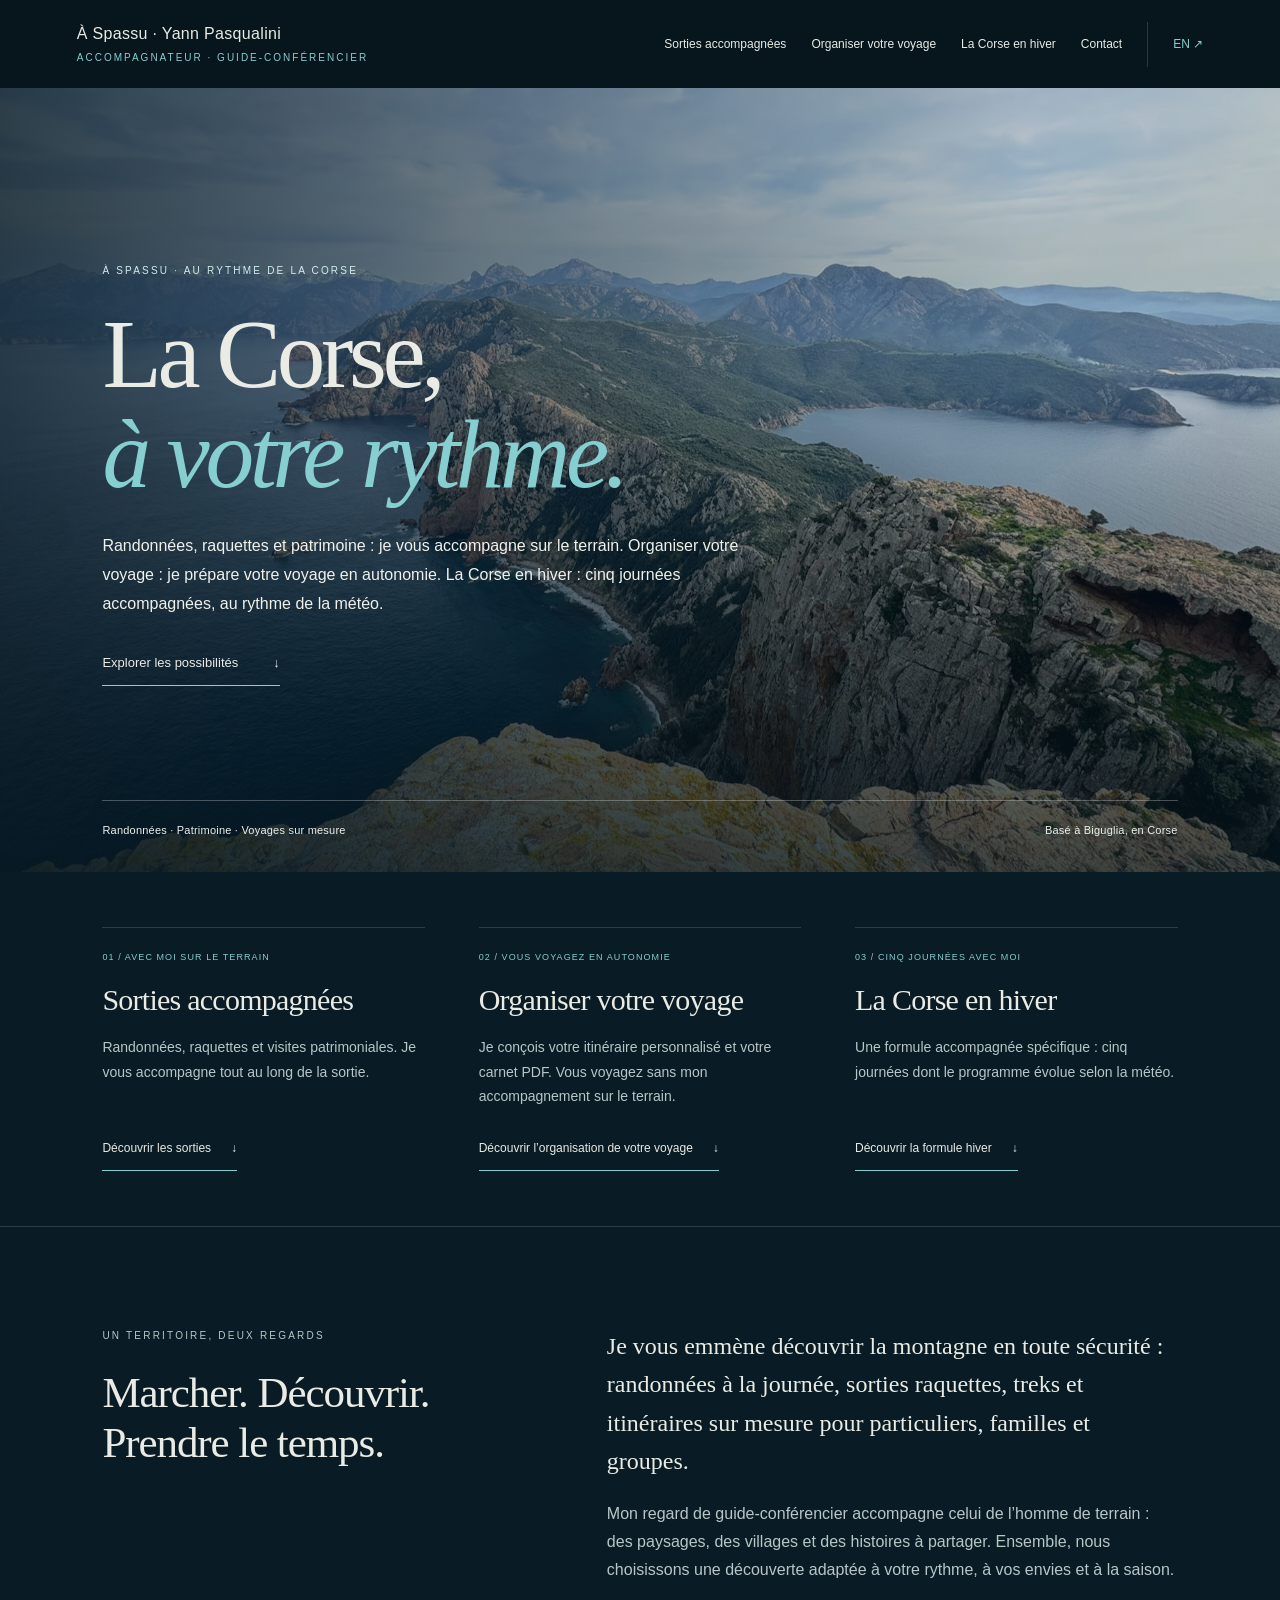
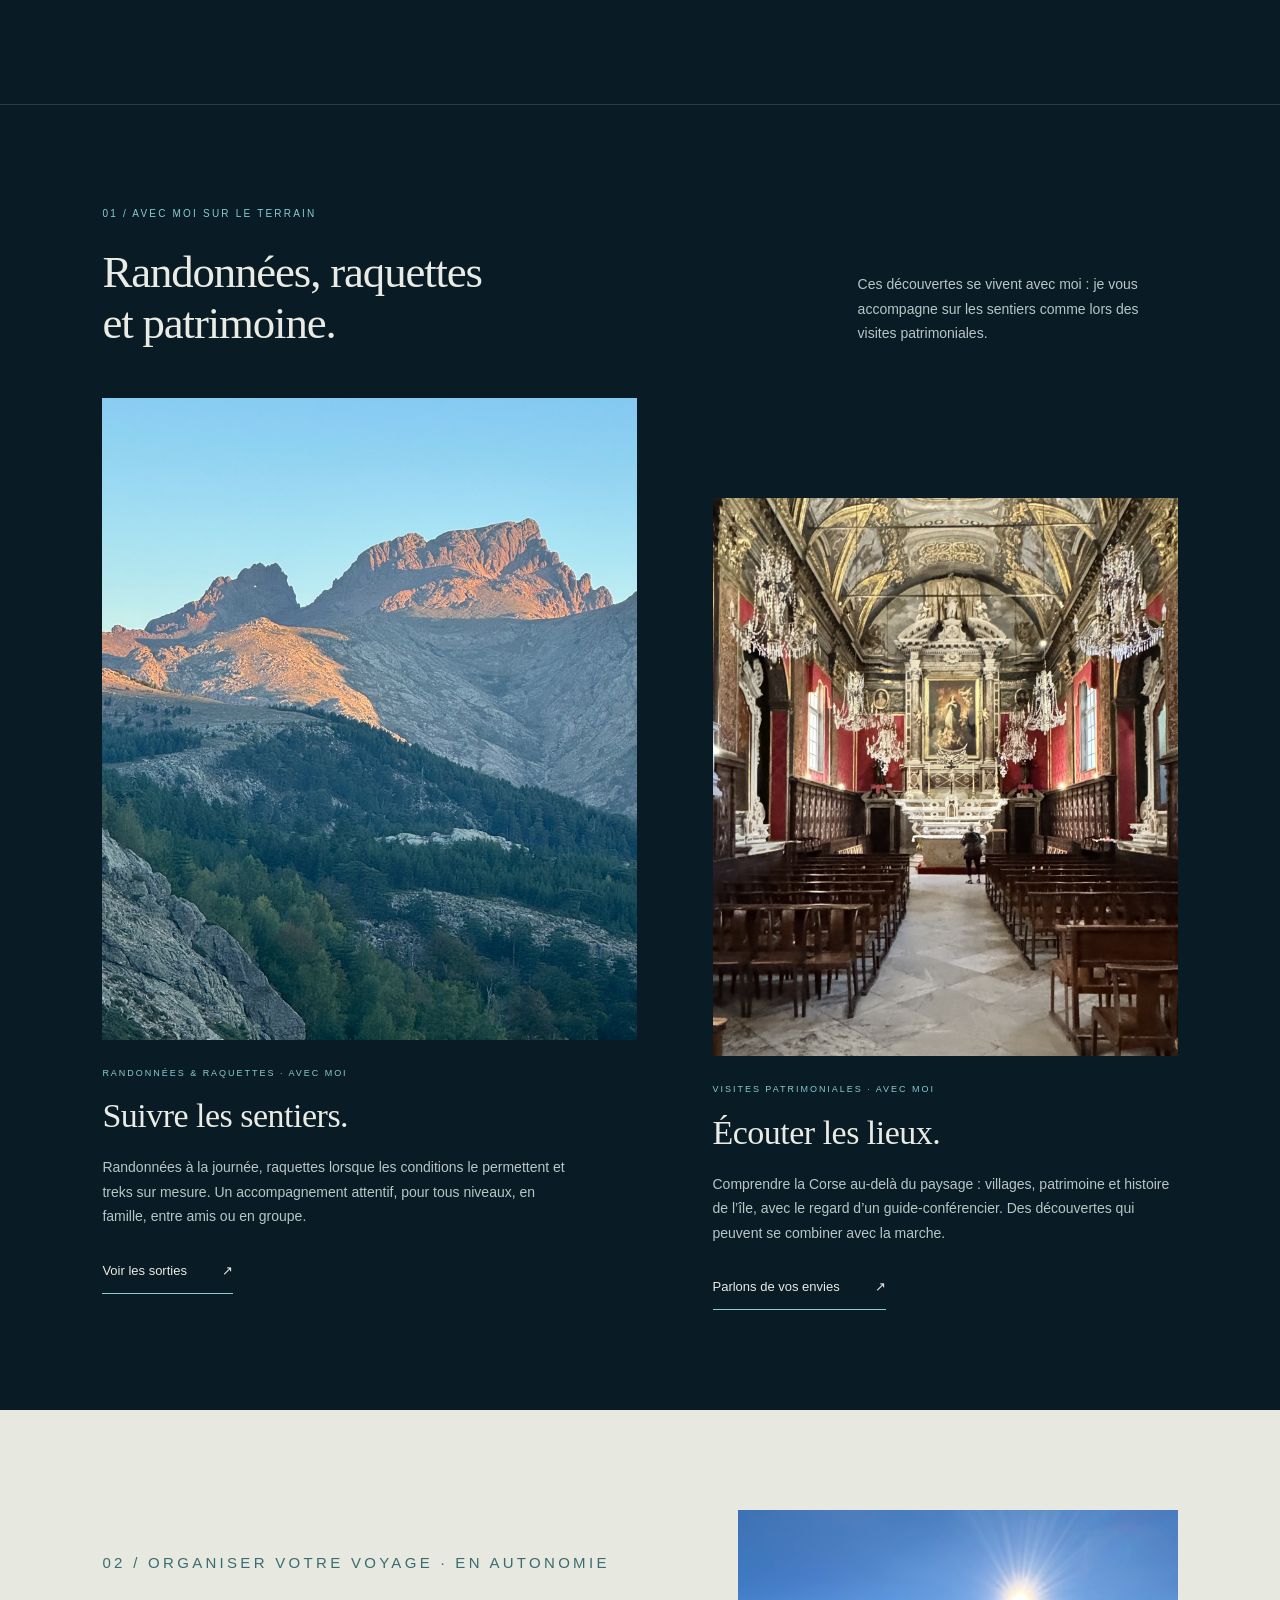
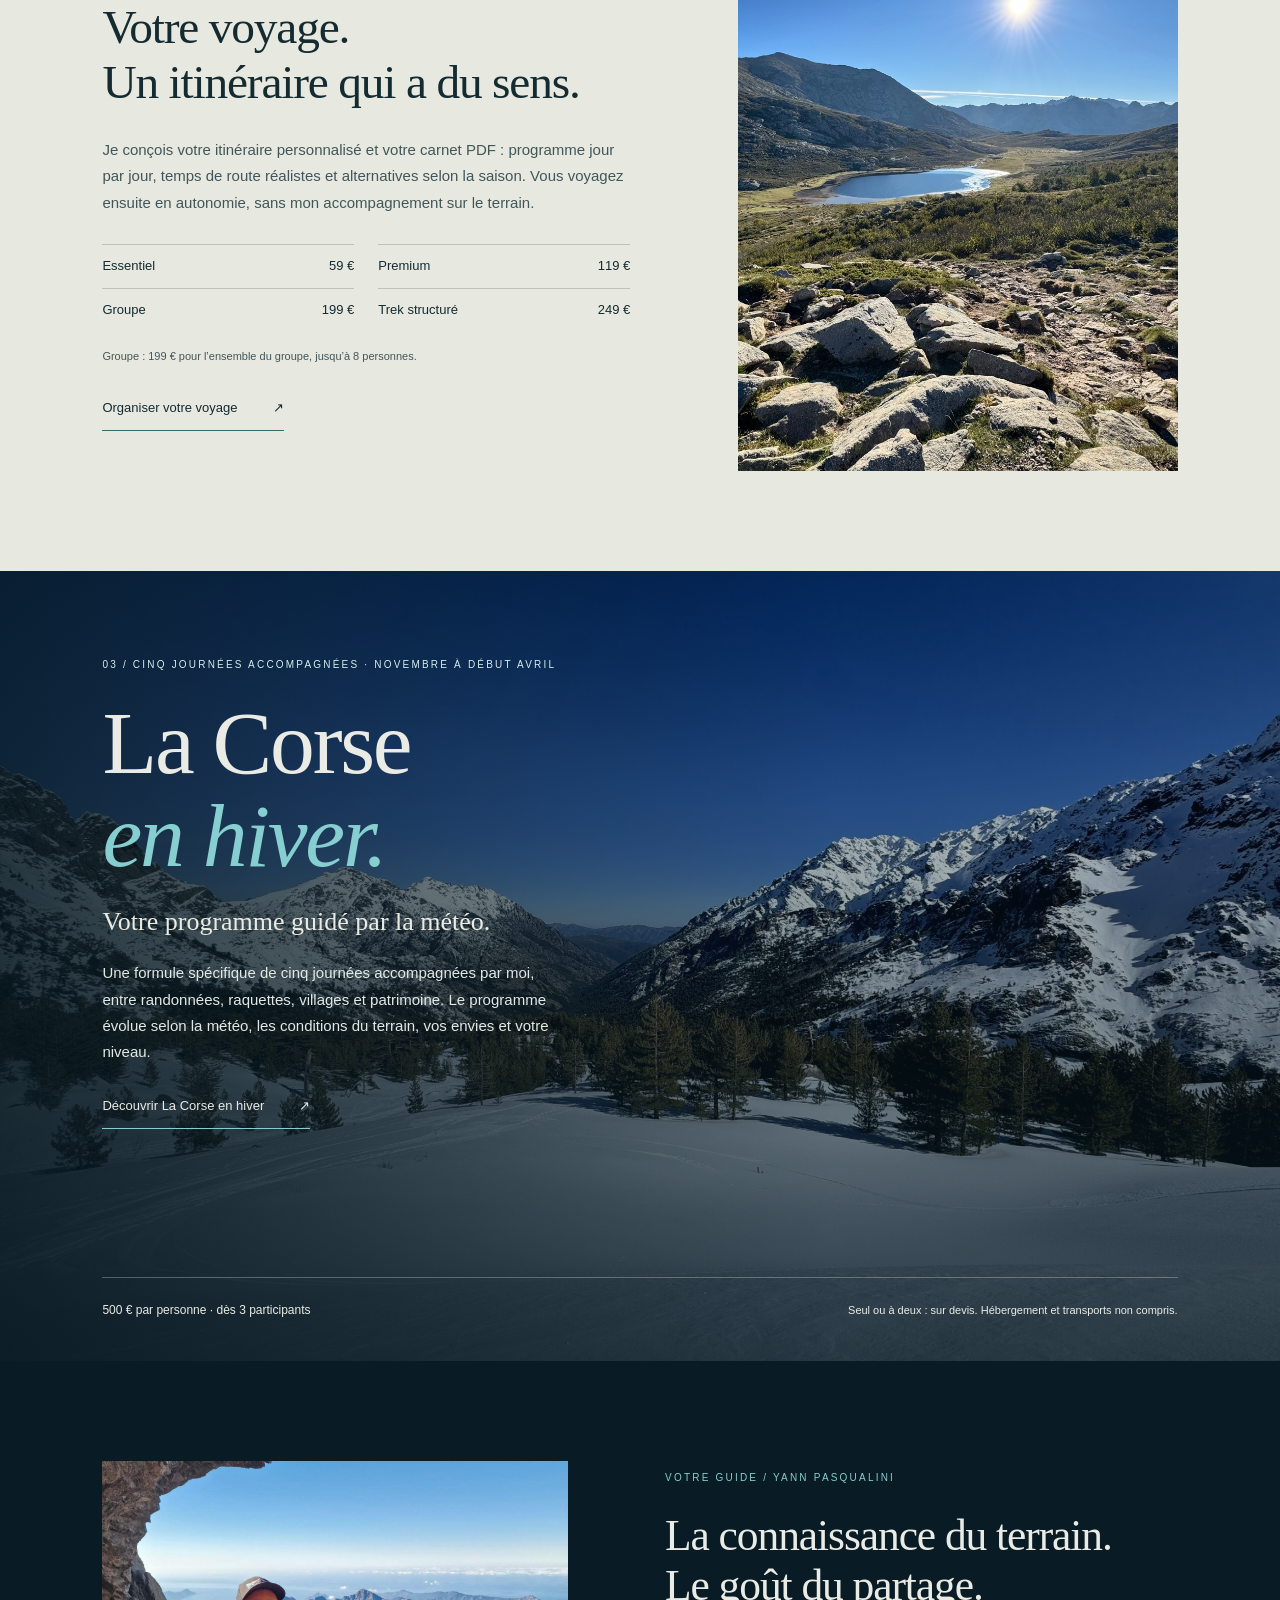
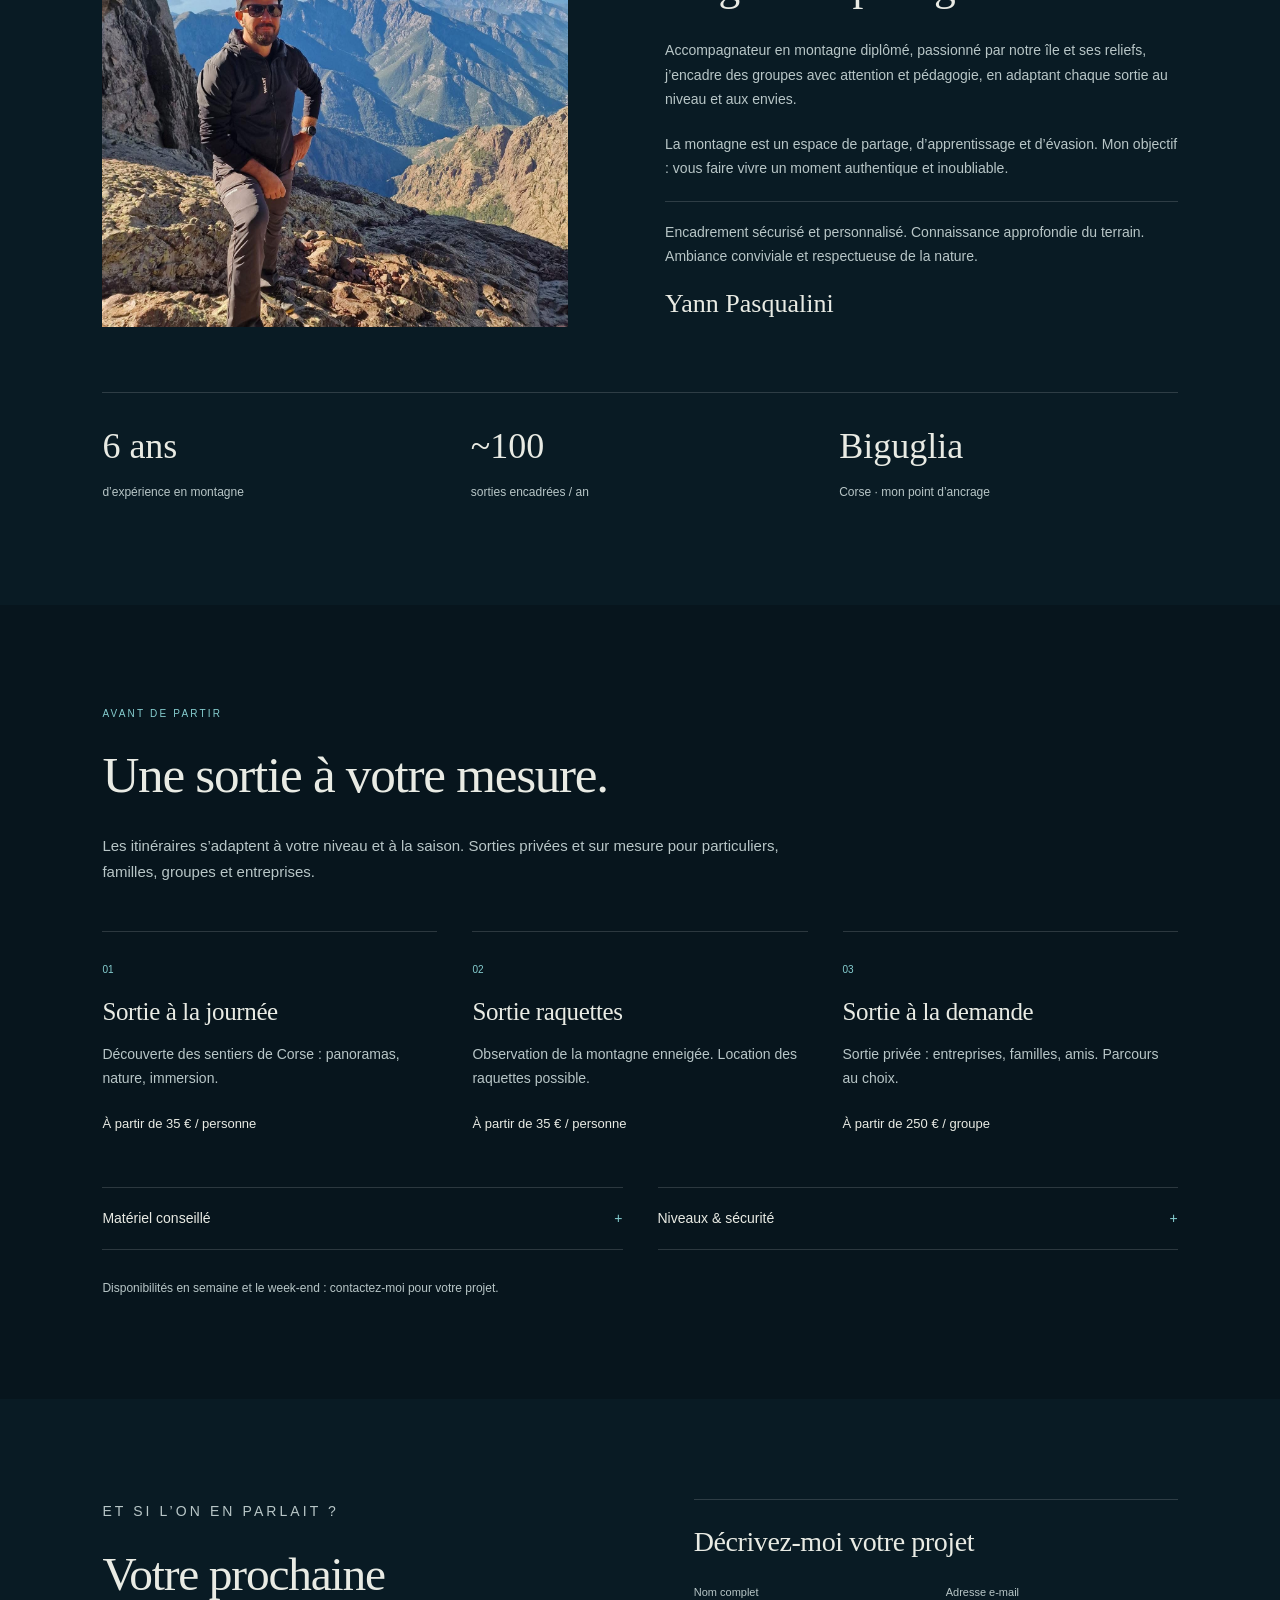
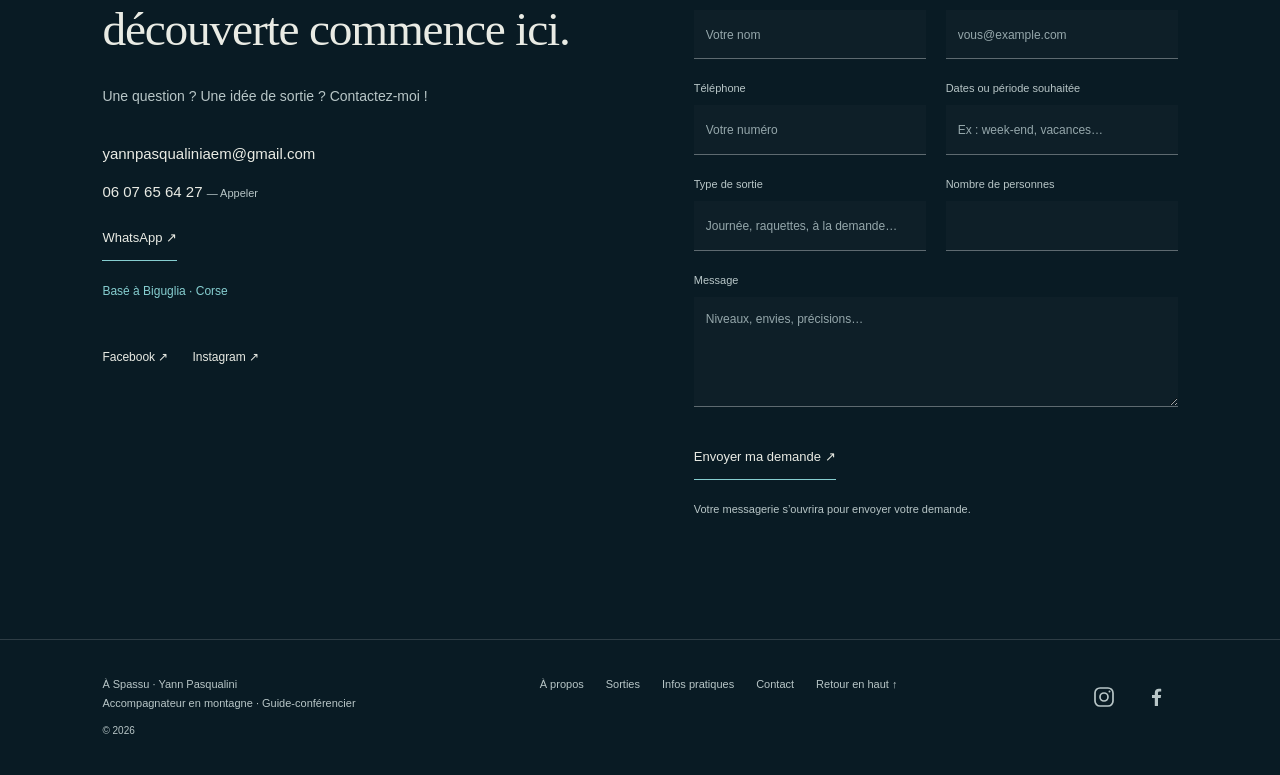
==== commit fcf8c537: "Restore Instagram and Facebook footer icons across FR/EN pages" ====
--- a/index.html
+++ b/index.html
@@ -1,24 +1,22 @@
-<!doctype html><html lang="fr"><head><meta charset="utf-8"><meta name="viewport" content="width=device-width,initial-scale=1"><title>À Spassu · Yann Pasqualini — Découvrir la Corse</title><meta name="description" content="Randonnées, patrimoine, Organiser votre voyage et Corse en hiver avec Yann Pasqualini, accompagnateur en montagne et guide-conférencier à Biguglia."><link rel="alternate" hreflang="fr" href="https://yannpasqualini.github.io/index.html"><link rel="alternate" hreflang="en-GB" href="https://yannpasqualini.github.io/index-en.html"><link rel="stylesheet" href="accueil.css"><script src="accueil.js" defer></script><link rel="canonical" href="https://yannpasqualini.github.io/"><script type="application/ld+json">
-  {
-    "@context": "https://schema.org",
-    "@type": "LocalBusiness",
-    "name": "Yann Pasqualini - Accompagnateur en montagne",
-    "areaServed": "Corse",
-    "address": {
-      "@type": "PostalAddress",
-      "addressLocality": "Biguglia",
-      "addressRegion": "Corse",
-      "addressCountry": "FR"
-    },
-    "email": "yannpasqualiniaem@gmail.com",
-    "telephone": "+33607656427",
-    "url": "https://yannpasqualini.github.io/",
-    "sameAs": [
-      "https://www.facebook.com/share/1D5Dq3e9D9/?mibextid=wwXIfr",
-      "https://www.instagram.com/aspassu_yannpasqualini"
-    ]
-  }
-  </script></head><body><a class="skip" href="#main">Aller au contenu</a>
+<!doctype html><html lang="fr"><head><meta charset="utf-8"><meta name="viewport" content="width=device-width,initial-scale=1"><title>Découvrir la Corse | À Spassu – Yann Pasqualini</title><meta name="description" content="Randonnées, patrimoine, Organiser votre voyage et Corse en hiver avec Yann Pasqualini, accompagnateur en montagne et guide-conférencier à Biguglia."><link rel="alternate" hreflang="fr" href="https://www.aspassu.com/index.html"><link rel="alternate" hreflang="en-GB" href="https://www.aspassu.com/index-en.html"><link rel="stylesheet" href="accueil.css"><script src="accueil.js" defer></script><link rel="canonical" href="https://www.aspassu.com/"><script type="application/ld+json">{
+  "@context": "https://schema.org",
+  "@type": "LocalBusiness",
+  "name": "À Spassu – Yann Pasqualini",
+  "areaServed": "Corse",
+  "address": {
+    "@type": "PostalAddress",
+    "addressLocality": "Biguglia",
+    "addressRegion": "Corse",
+    "addressCountry": "FR"
+  },
+  "email": "yannpasqualiniaem@gmail.com",
+  "telephone": "+33607656427",
+  "url": "https://www.aspassu.com/",
+  "sameAs": [
+    "https://www.facebook.com/share/1D5Dq3e9D9/?mibextid=wwXIfr",
+    "https://www.instagram.com/aspassu_yannpasqualini"
+  ]
+}</script><style id="aspassu-social-style">.aspassu-social-links{display:flex;align-items:center;justify-content:center;flex-wrap:wrap;gap:8px;color:inherit}.aspassu-social-links a{display:inline-flex;align-items:center;justify-content:center;width:44px;height:44px;min-width:44px;min-height:44px;padding:10px;box-sizing:border-box;color:inherit;text-decoration:none;border:0;background:transparent;border-radius:4px}.aspassu-social-links a:hover{color:#86ced0}.aspassu-social-links a:focus-visible{outline:2px solid currentColor;outline-offset:3px}.aspassu-social-links svg{display:block;width:24px;height:24px;flex:none}.aspassu-social-footer{padding:18px 24px;color:inherit}.aspassu-social-footer .aspassu-social-links{justify-content:center}.footer .aspassu-social-links{margin-top:12px}footer>.aspassu-social-links{flex-shrink:0}</style></head><body><a class="skip" href="#main">Aller au contenu</a>
 <header><a class="brand" href="#">À Spassu · Yann Pasqualini<small>Accompagnateur · Guide-conférencier</small></a><button class="menu-toggle" aria-expanded="false" aria-controls="navigation" data-close="Fermer −">Menu +</button><nav id="navigation" aria-label="Navigation principale"><a href="#accompagne">Sorties accompagnées</a><a href="/planification-voyage.html">Organiser votre voyage</a><a href="/corse-en-hiver/">La Corse en hiver</a><a href="#contact">Contact</a><a class="language" href="index-en.html" lang="en">EN ↗</a></nav></header>
 <main id="main"><section class="hero"><img class="hero-photo" src="accueil-assets/panorama-corse.jpg" alt="Littoral et reliefs de Corse, entre mer et montagne" fetchpriority="high"><div class="hero-copy"><p class="eyebrow">À Spassu · Au rythme de la Corse</p><h1>La Corse,<br><em>à votre rythme.</em></h1><p class="hero-lead">Randonnées, raquettes et patrimoine : je vous accompagne sur le terrain. Organiser votre voyage : je prépare votre voyage en autonomie. La Corse en hiver : cinq journées accompagnées, au rythme de la météo.</p><a class="text-link" href="#activites">Explorer les possibilités <span>↓</span></a></div><div class="hero-bottom"><span>Randonnées · Patrimoine · Voyages sur mesure</span><span>Basé à Biguglia, en Corse</span></div></section>
 <section class="offer-overview section" id="activites" aria-label="Trois façons de découvrir la Corse"><article><p class="eyebrow">01 / Avec moi sur le terrain</p><h2>Sorties accompagnées</h2><p>Randonnées, raquettes et visites patrimoniales. Je vous accompagne tout au long de la sortie.</p><a class="text-link" href="#accompagne">Découvrir les sorties <span>↓</span></a></article><article><p class="eyebrow">02 / Vous voyagez en autonomie</p><h2>Organiser votre voyage</h2><p>Je conçois votre itinéraire personnalisé et votre carnet PDF. Vous voyagez sans mon accompagnement sur le terrain.</p><a class="text-link" href="#travel-planner">Découvrir l’organisation de votre voyage <span>↓</span></a></article><article><p class="eyebrow">03 / Cinq journées avec moi</p><h2>La Corse en hiver</h2><p>Une formule accompagnée spécifique : cinq journées dont le programme évolue selon la météo.</p><a class="text-link" href="#hiver">Découvrir la formule hiver <span>↓</span></a></article></section><section class="section intro"><div><p class="eyebrow">Un territoire, deux regards</p><h2>Marcher. Découvrir.<br>Prendre le temps.</h2></div><div><p class="lead">Je vous emmène découvrir la montagne en toute sécurité : randonnées à la journée, sorties raquettes, treks et itinéraires sur mesure pour particuliers, familles et groupes.</p><p>Mon regard de guide-conférencier accompagne celui de l’homme de terrain : des paysages, des villages et des histoires à partager. Ensemble, nous choisissons une découverte adaptée à votre rythme, à vos envies et à la saison.</p></div></section>
@@ -58,4 +56,4 @@
               </div>
               <button type="submit" class="text-link submit">Envoyer ma demande ↗</button>
             </form><p class="fine">Votre messagerie s’ouvrira pour envoyer votre demande.</p></div></section></main>
-<footer><div>À Spassu · Yann Pasqualini<br>Accompagnateur en montagne · Guide-conférencier<br><span>© 2026</span></div><div class="footer-links"><a href="#apropos">À propos</a><a href="/sorties.html">Sorties</a><a href="#infos">Infos pratiques</a><a href="#contact">Contact</a><a href="#">Retour en haut ↑</a></div></footer></body></html>+<footer><div>À Spassu · Yann Pasqualini<br>Accompagnateur en montagne · Guide-conférencier<br><span>© 2026</span></div><div class="footer-links"><a href="#apropos">À propos</a><a href="/sorties.html">Sorties</a><a href="#infos">Infos pratiques</a><a href="#contact">Contact</a><a href="#">Retour en haut ↑</a></div><div class="aspassu-social-links" role="group" aria-label="Réseaux sociaux"><a href="https://www.instagram.com/aspassu_yannpasqualini" target="_blank" rel="noopener noreferrer" aria-label="Instagram — À Spassu (nouvel onglet)" title="Instagram"><svg xmlns="http://www.w3.org/2000/svg" viewBox="0 0 24 24" fill="none" stroke="currentColor" stroke-width="1.7" aria-hidden="true" focusable="false"><rect x="3" y="3" width="18" height="18" rx="5"/><circle cx="12" cy="12" r="4"/><circle cx="17.5" cy="6.5" r="1" fill="currentColor" stroke="none"/></svg></a><a href="https://www.facebook.com/share/1D5Dq3e9D9/?mibextid=wwXIfr" target="_blank" rel="noopener noreferrer" aria-label="Facebook — À Spassu (nouvel onglet)" title="Facebook"><svg xmlns="http://www.w3.org/2000/svg" viewBox="0 0 24 24" fill="currentColor" aria-hidden="true" focusable="false"><path d="M14 21v-8h2.7l.4-3H14V8.1c0-.9.3-1.5 1.6-1.5h1.6V3.9c-.3 0-1.3-.1-2.4-.1-2.4 0-4 1.5-4 4.1V10H8v3h2.8v8Z"/></svg></a></div></footer></body></html>
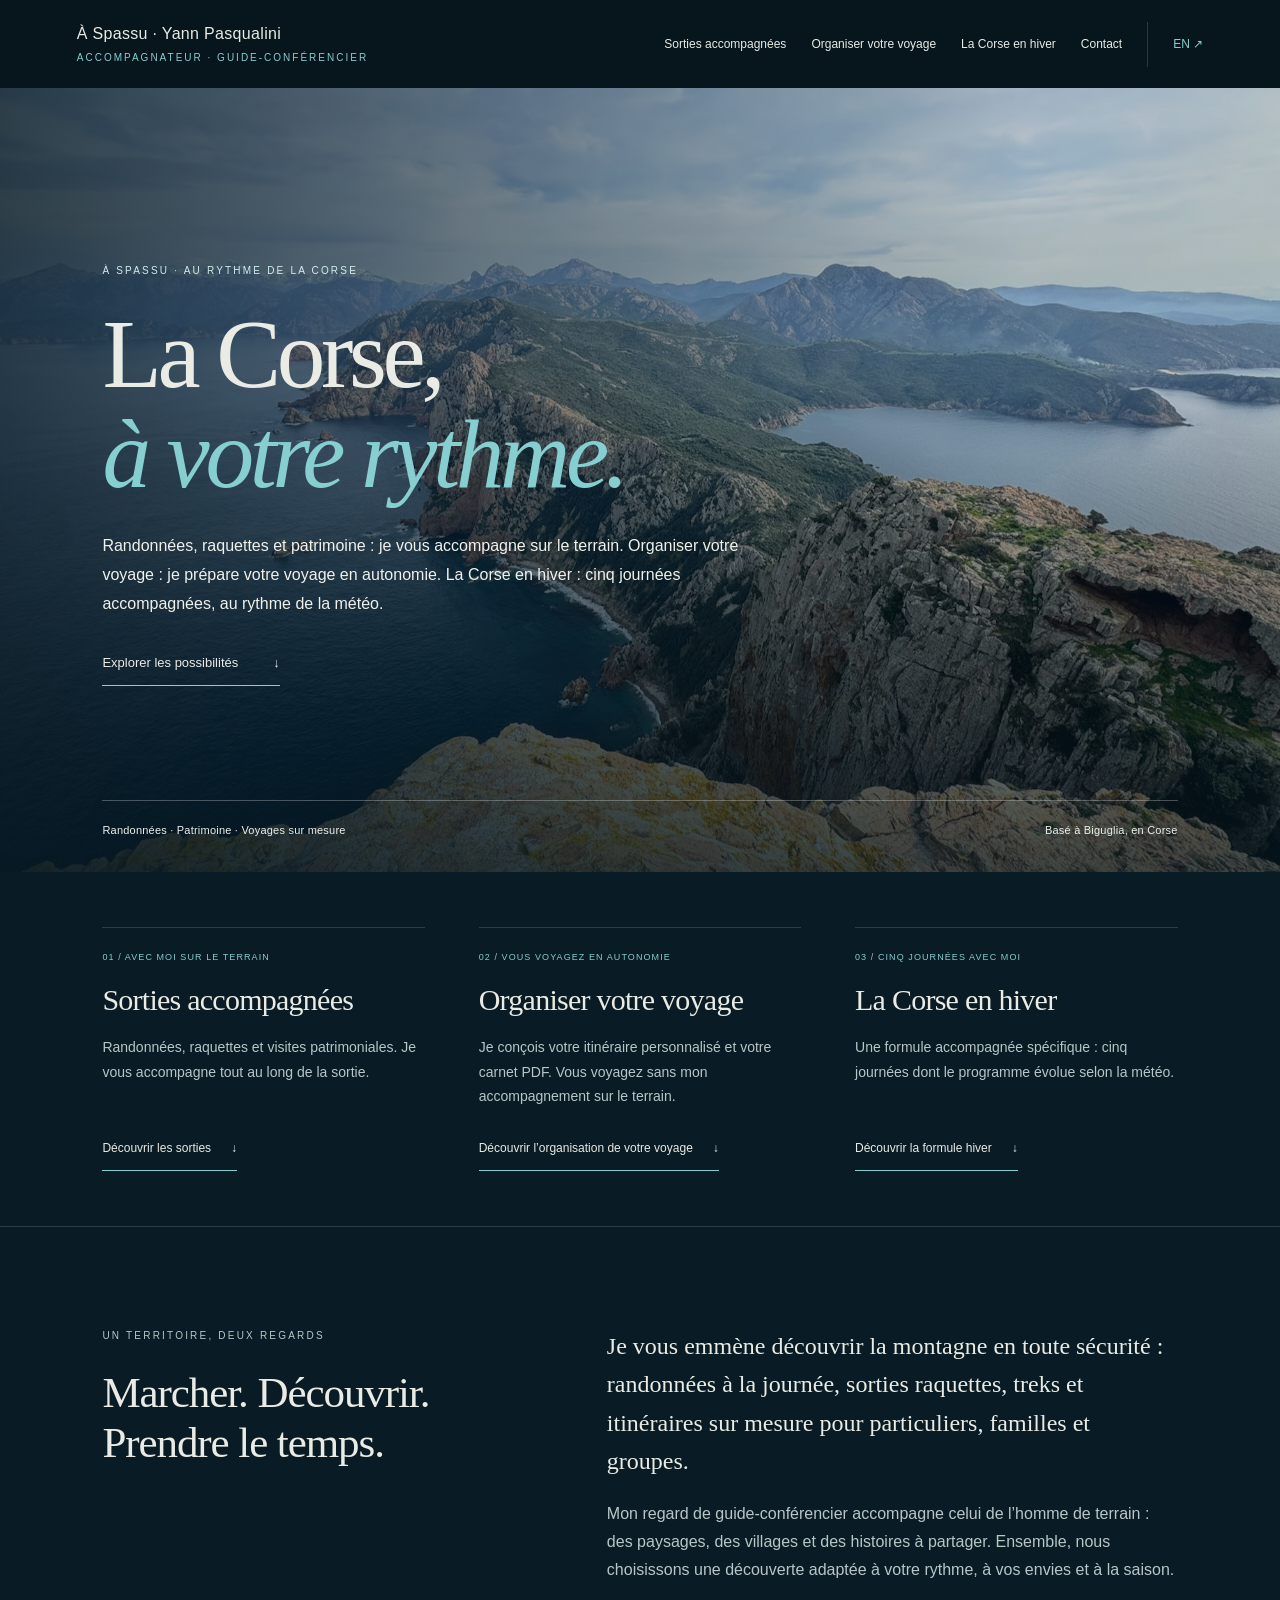
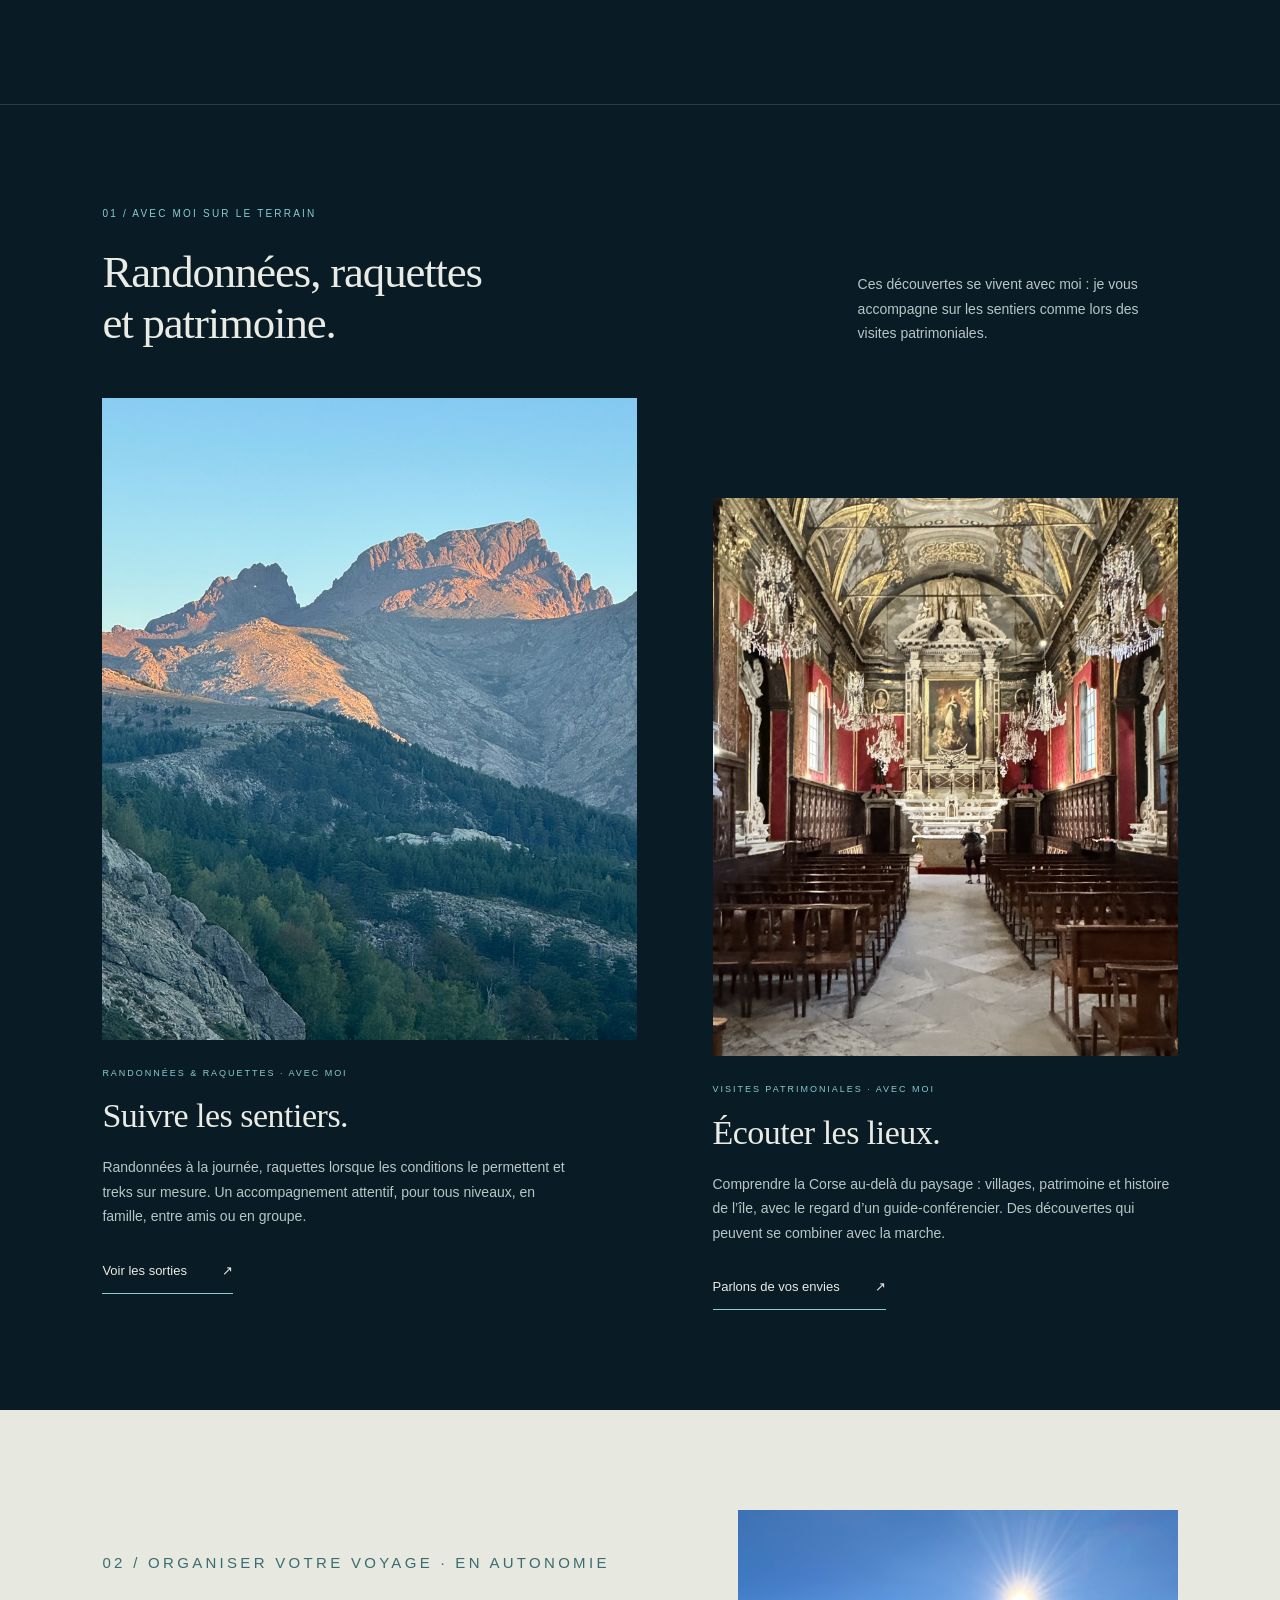
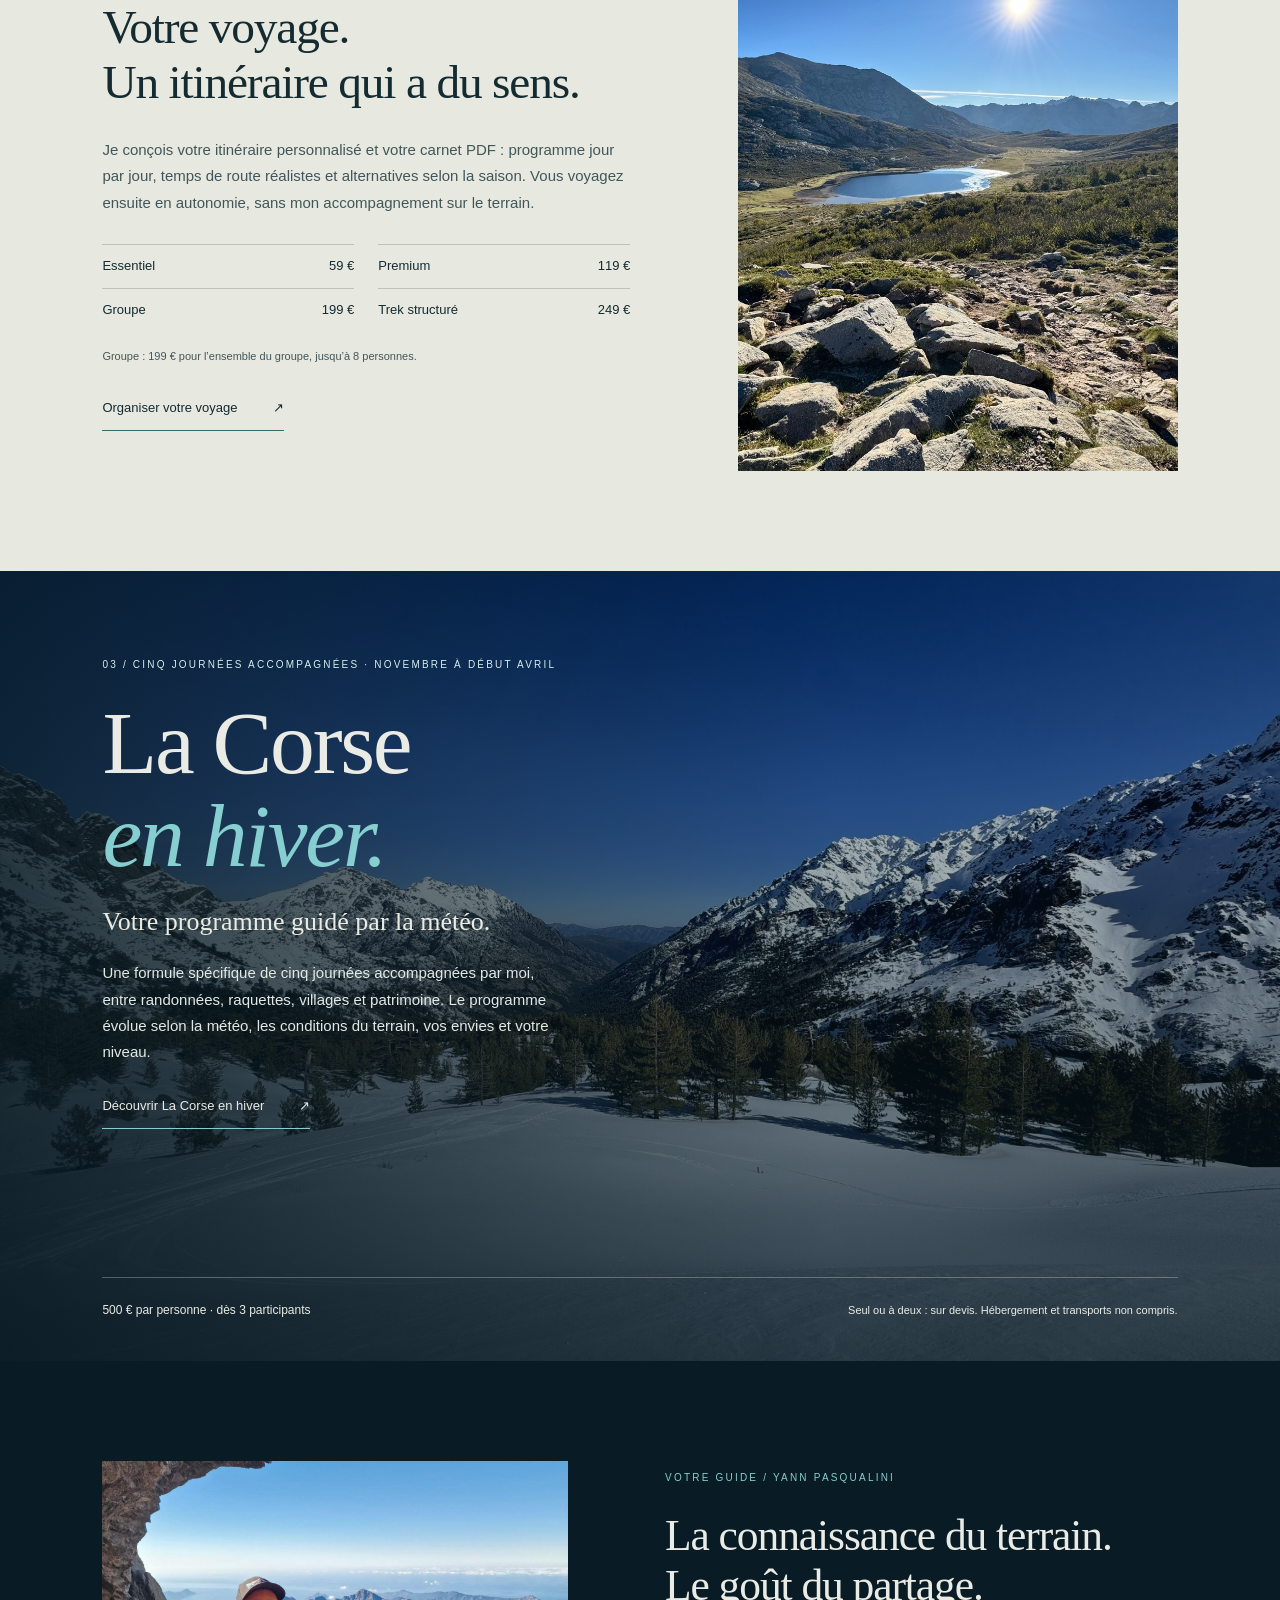
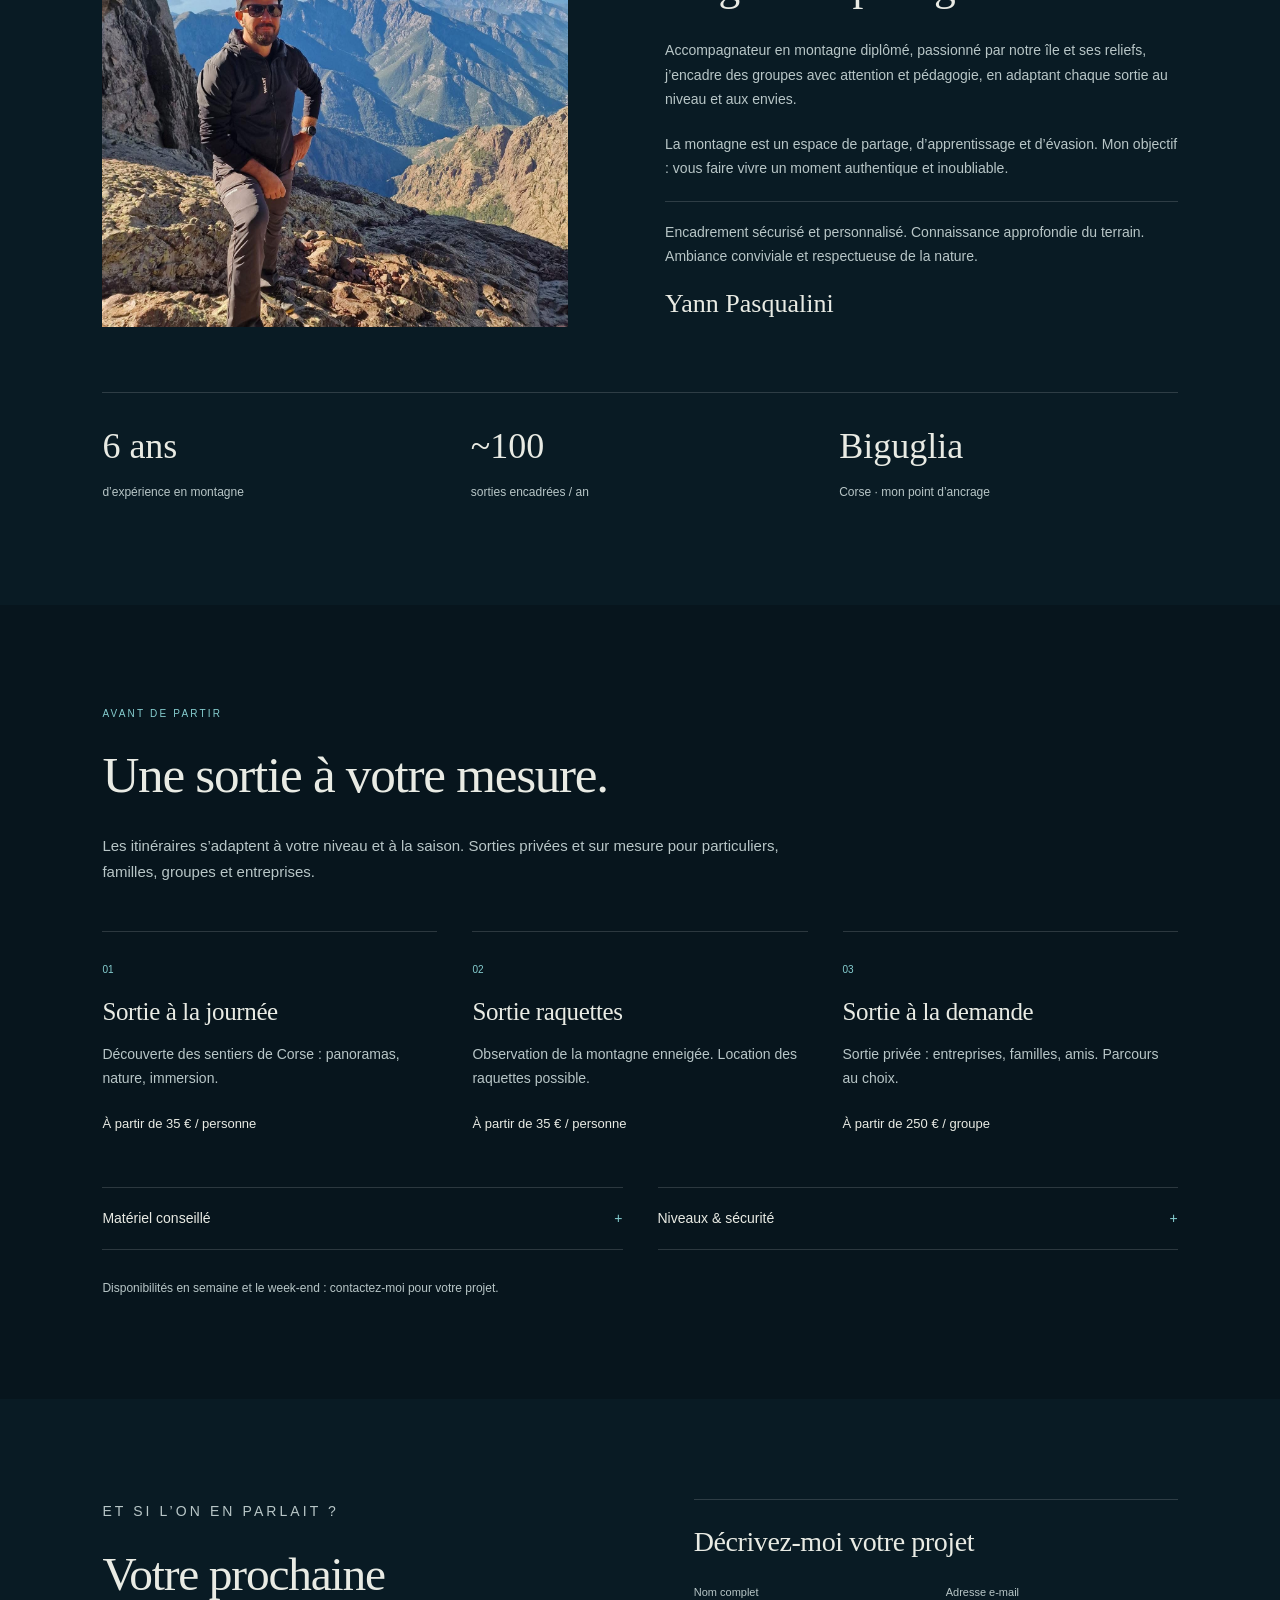
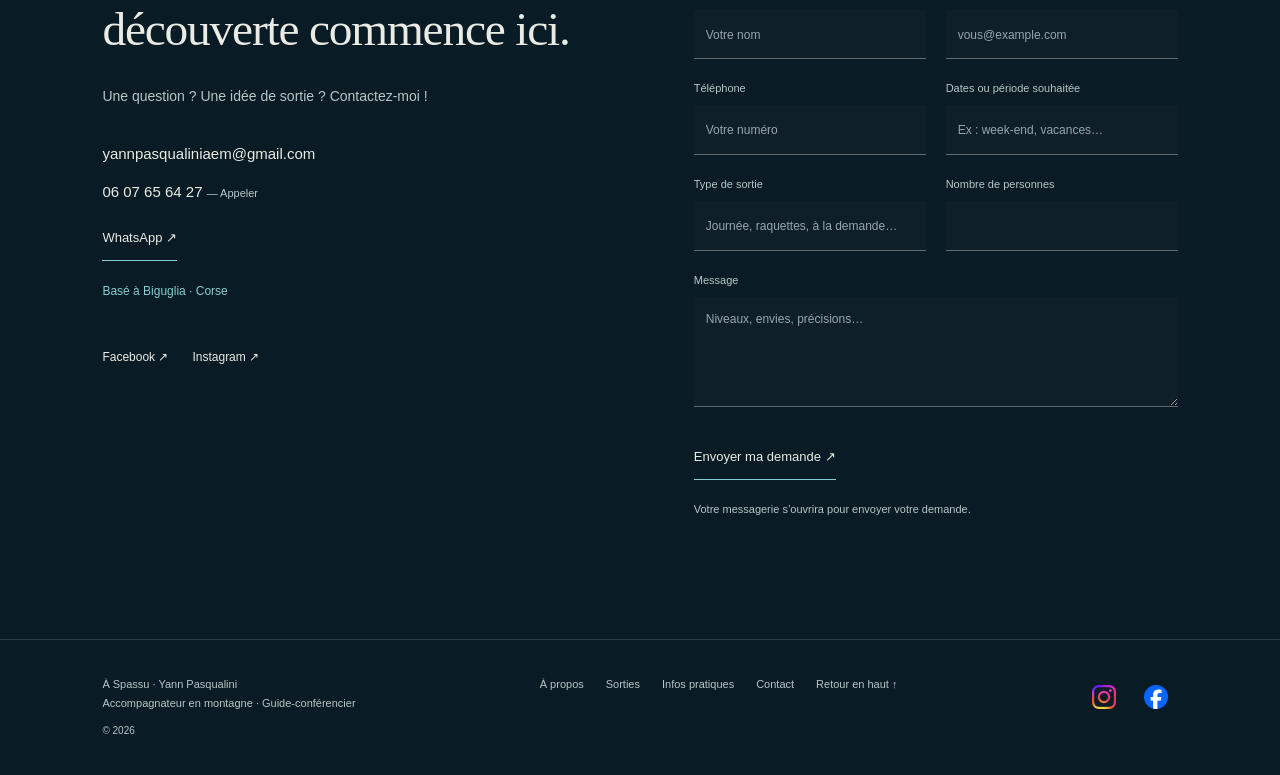
==== commit 749cc71f: "Use official colour Instagram and Facebook logos without changing footer layout" ====
--- a/index.html
+++ b/index.html
@@ -56,4 +56,4 @@
               </div>
               <button type="submit" class="text-link submit">Envoyer ma demande ↗</button>
             </form><p class="fine">Votre messagerie s’ouvrira pour envoyer votre demande.</p></div></section></main>
-<footer><div>À Spassu · Yann Pasqualini<br>Accompagnateur en montagne · Guide-conférencier<br><span>© 2026</span></div><div class="footer-links"><a href="#apropos">À propos</a><a href="/sorties.html">Sorties</a><a href="#infos">Infos pratiques</a><a href="#contact">Contact</a><a href="#">Retour en haut ↑</a></div><div class="aspassu-social-links" role="group" aria-label="Réseaux sociaux"><a href="https://www.instagram.com/aspassu_yannpasqualini" target="_blank" rel="noopener noreferrer" aria-label="Instagram — À Spassu (nouvel onglet)" title="Instagram"><svg xmlns="http://www.w3.org/2000/svg" viewBox="0 0 24 24" fill="none" stroke="currentColor" stroke-width="1.7" aria-hidden="true" focusable="false"><rect x="3" y="3" width="18" height="18" rx="5"/><circle cx="12" cy="12" r="4"/><circle cx="17.5" cy="6.5" r="1" fill="currentColor" stroke="none"/></svg></a><a href="https://www.facebook.com/share/1D5Dq3e9D9/?mibextid=wwXIfr" target="_blank" rel="noopener noreferrer" aria-label="Facebook — À Spassu (nouvel onglet)" title="Facebook"><svg xmlns="http://www.w3.org/2000/svg" viewBox="0 0 24 24" fill="currentColor" aria-hidden="true" focusable="false"><path d="M14 21v-8h2.7l.4-3H14V8.1c0-.9.3-1.5 1.6-1.5h1.6V3.9c-.3 0-1.3-.1-2.4-.1-2.4 0-4 1.5-4 4.1V10H8v3h2.8v8Z"/></svg></a></div></footer></body></html>+<footer><div>À Spassu · Yann Pasqualini<br>Accompagnateur en montagne · Guide-conférencier<br><span>© 2026</span></div><div class="footer-links"><a href="#apropos">À propos</a><a href="/sorties.html">Sorties</a><a href="#infos">Infos pratiques</a><a href="#contact">Contact</a><a href="#">Retour en haut ↑</a></div><div class="aspassu-social-links" role="group" aria-label="Réseaux sociaux"><a href="https://www.instagram.com/aspassu_yannpasqualini" target="_blank" rel="noopener noreferrer" aria-label="Instagram — À Spassu (nouvel onglet)" title="Instagram"><img src="/social-assets/instagram.png" width="24" height="24" alt="" aria-hidden="true" style="display:block;width:24px;height:24px;flex:none"></a><a href="https://www.facebook.com/share/1D5Dq3e9D9/?mibextid=wwXIfr" target="_blank" rel="noopener noreferrer" aria-label="Facebook — À Spassu (nouvel onglet)" title="Facebook"><img src="/social-assets/facebook.png" width="24" height="24" alt="" aria-hidden="true" style="display:block;width:24px;height:24px;flex:none"></a></div></footer></body></html>
